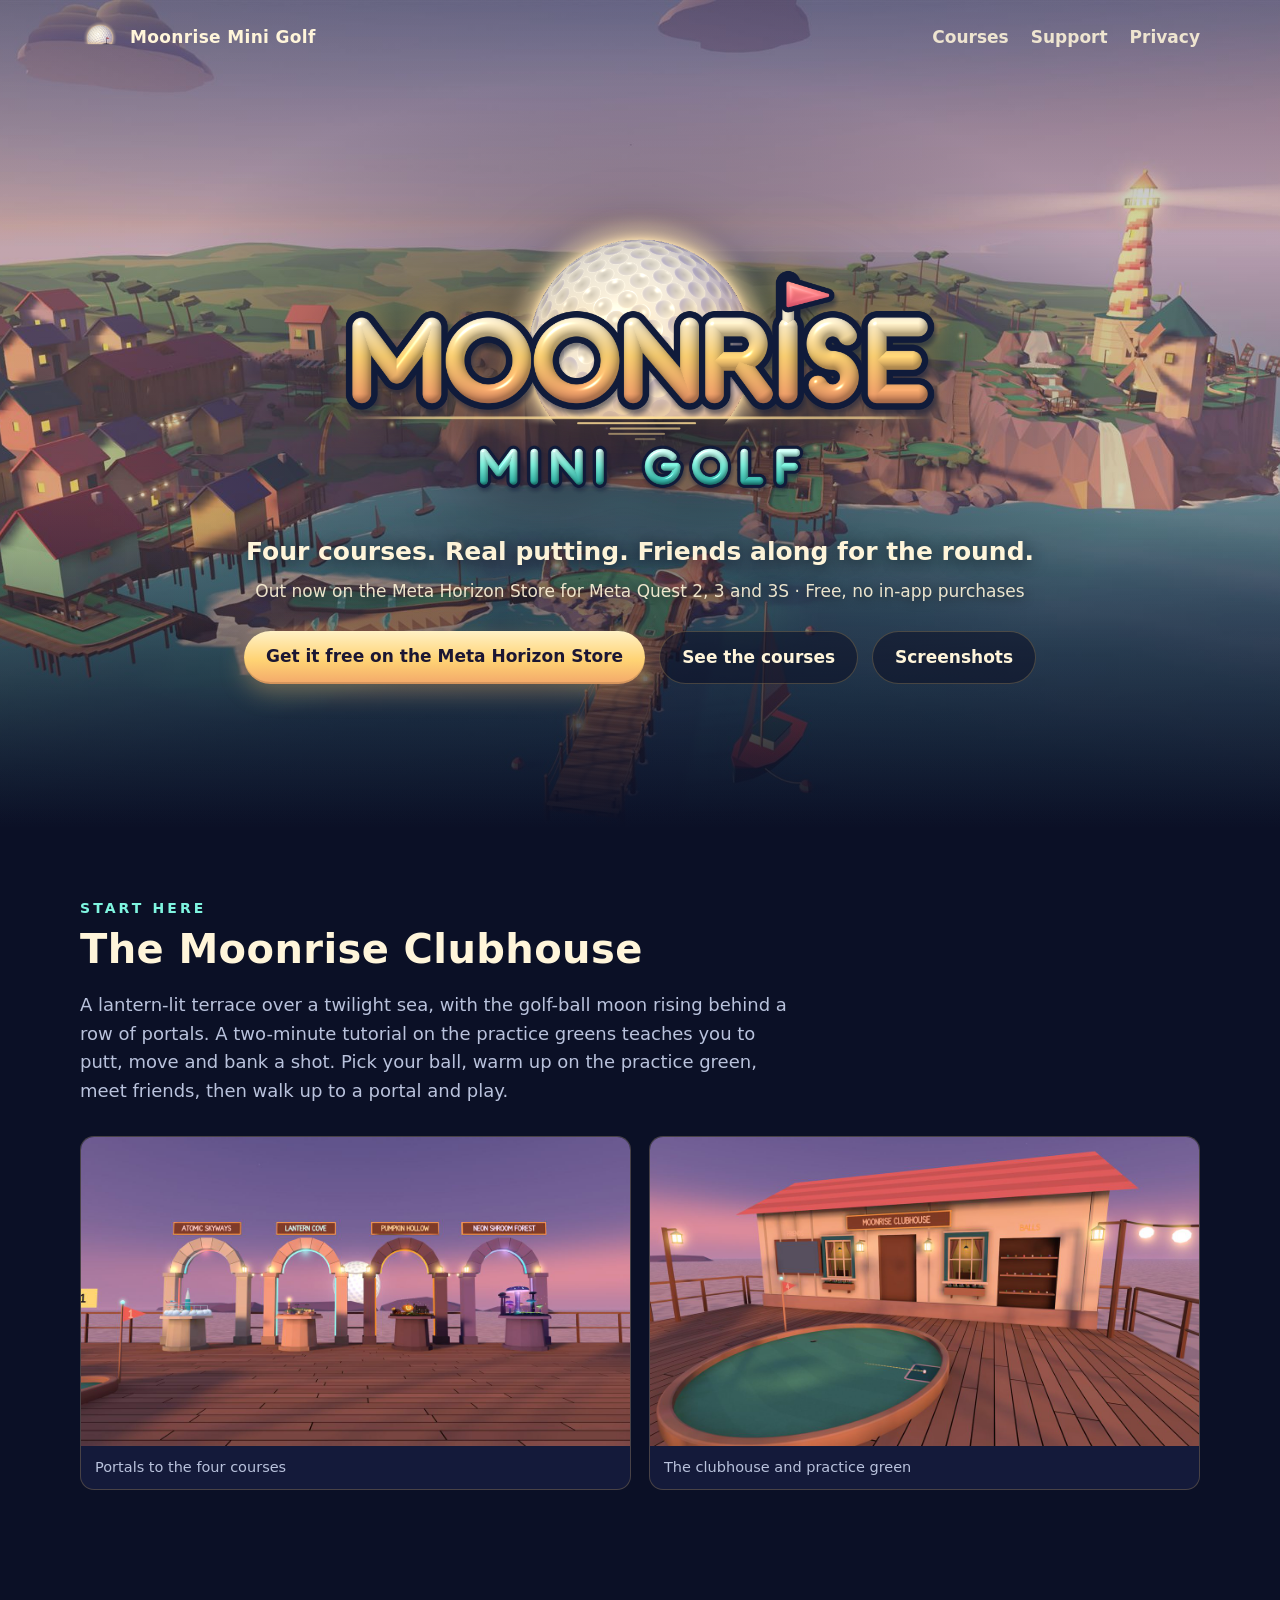
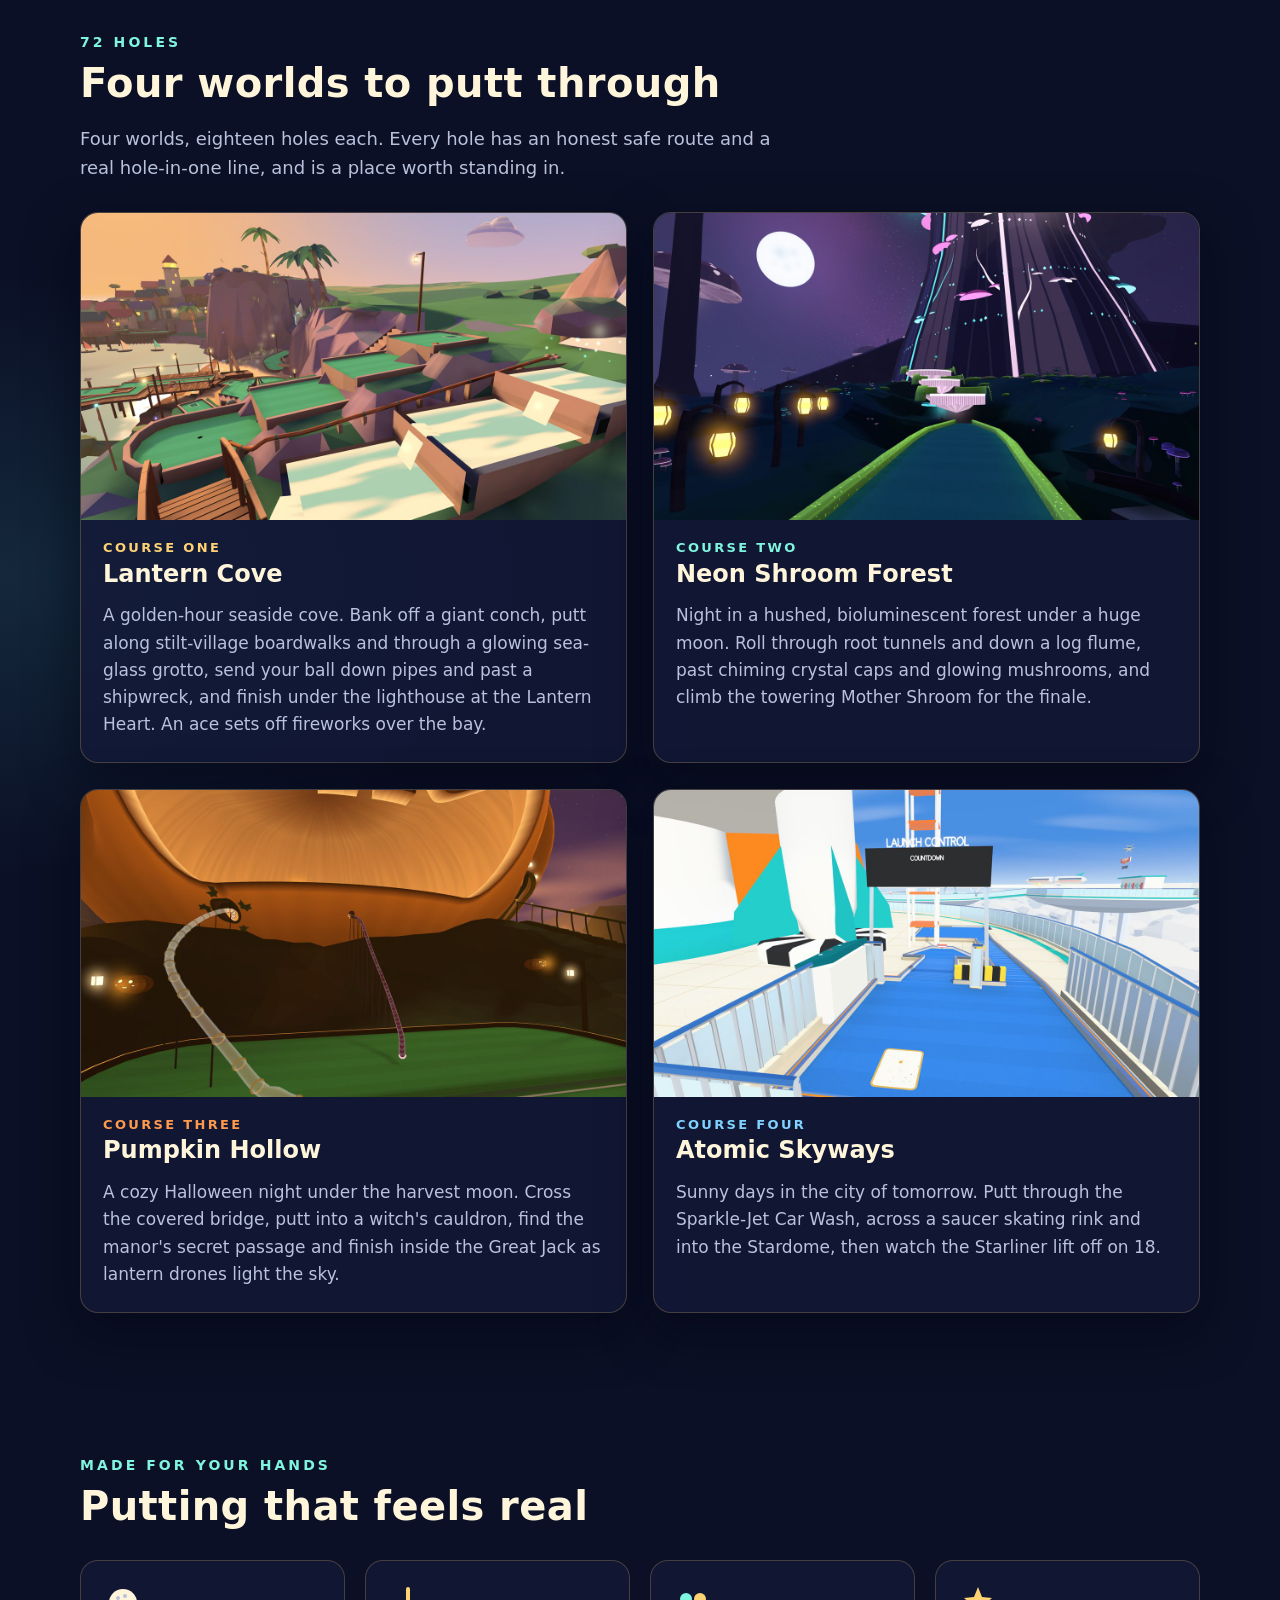
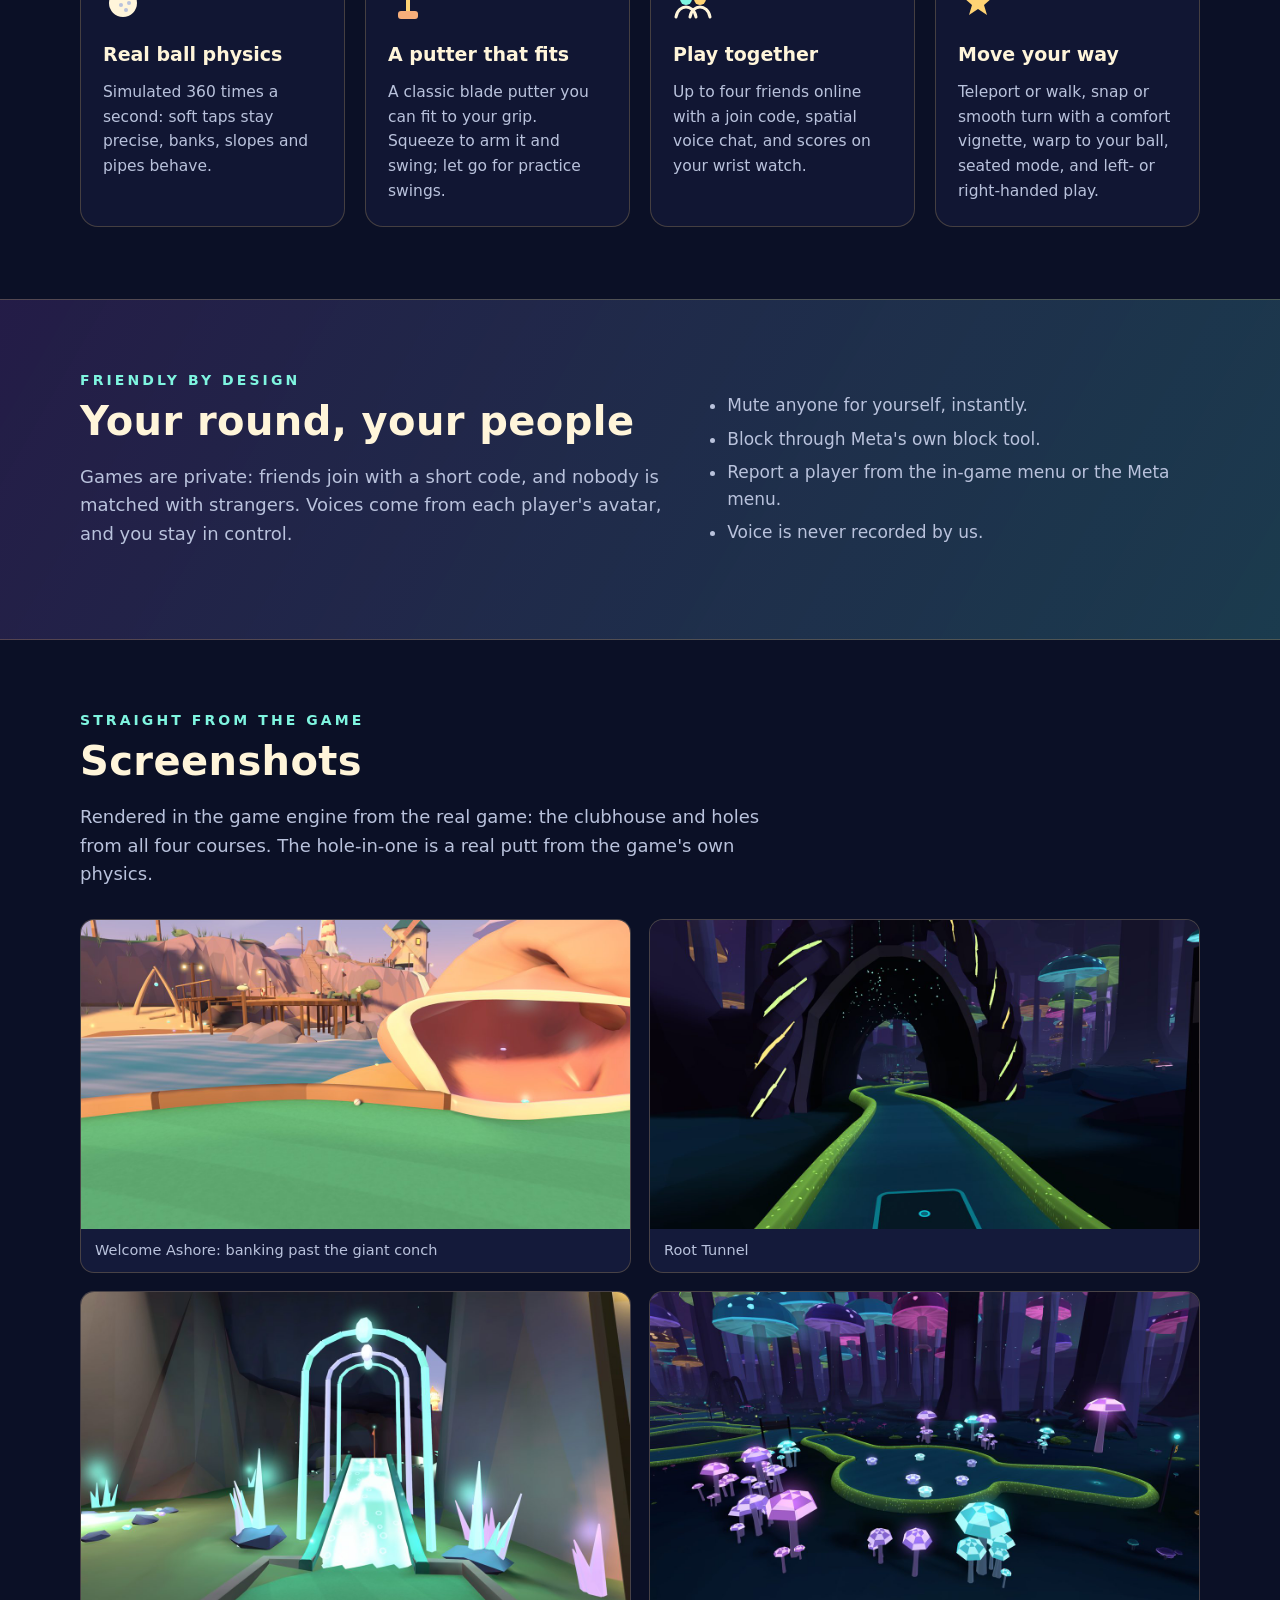
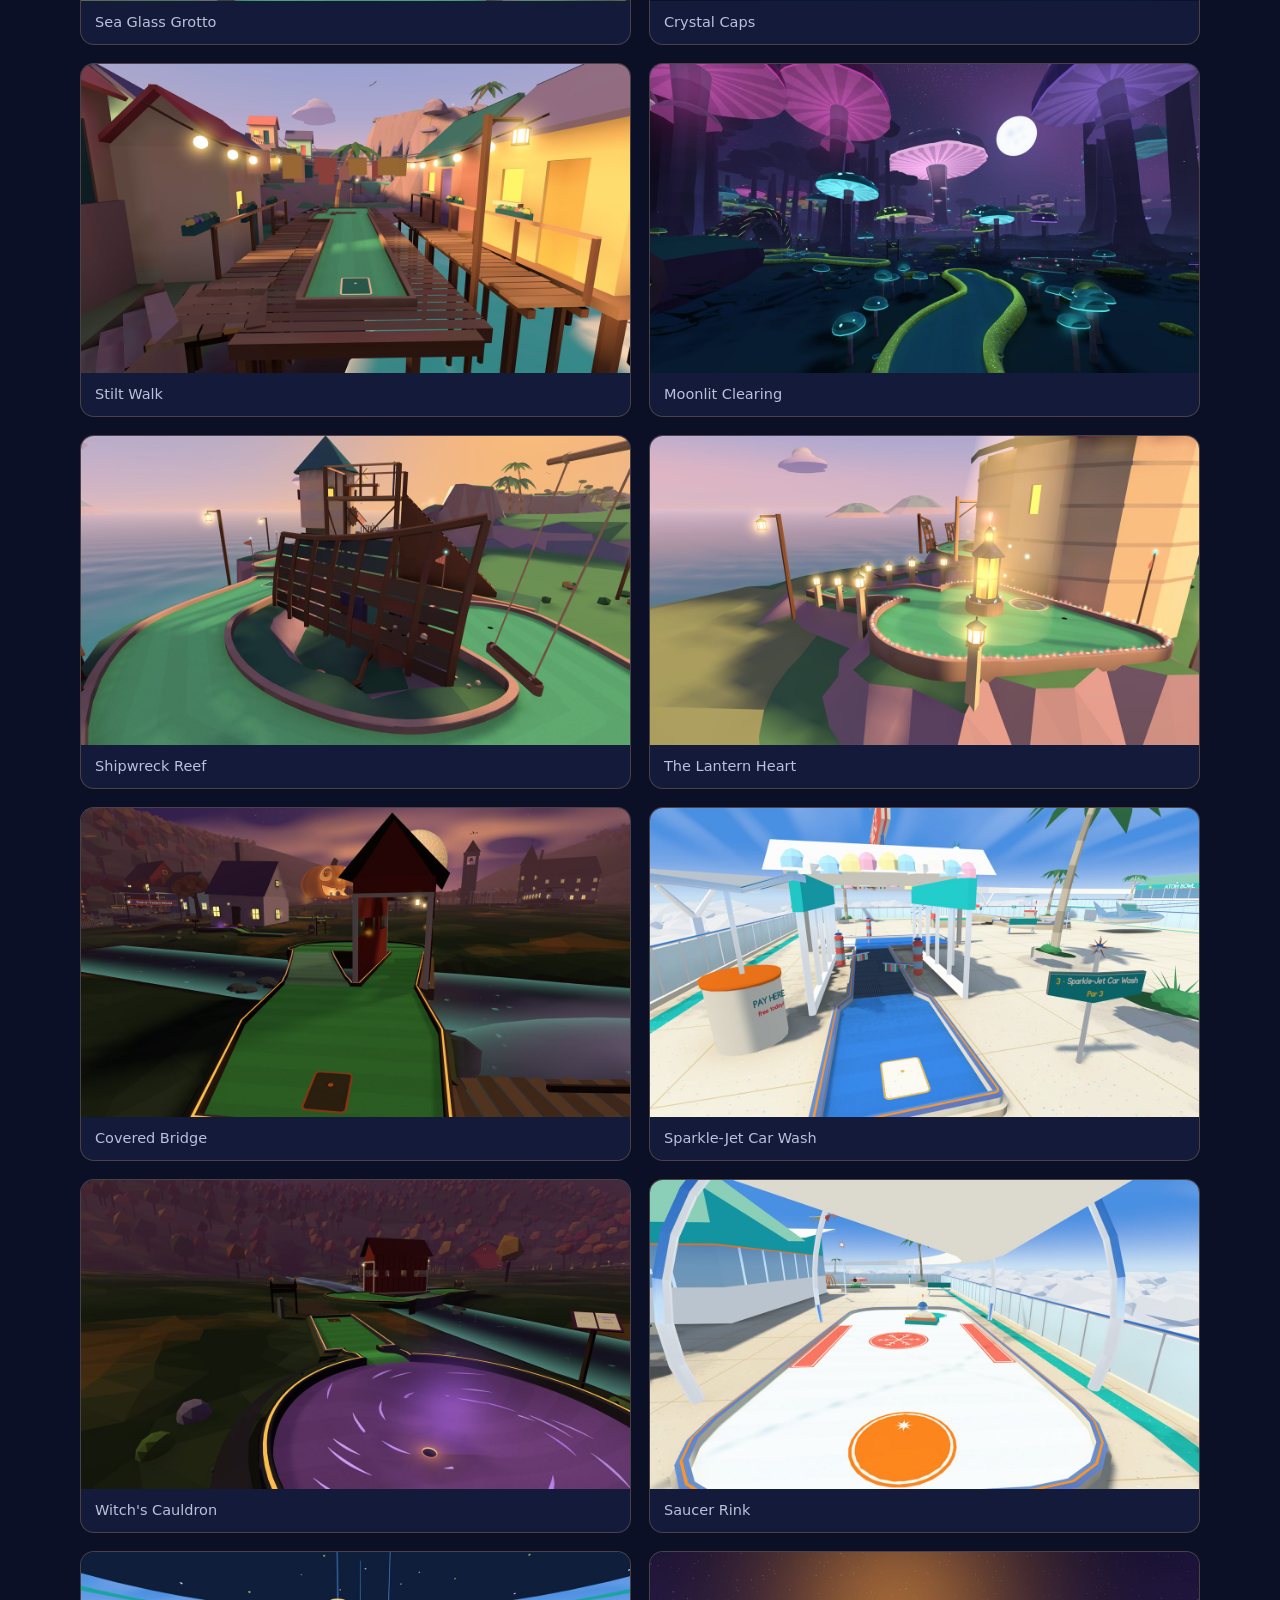
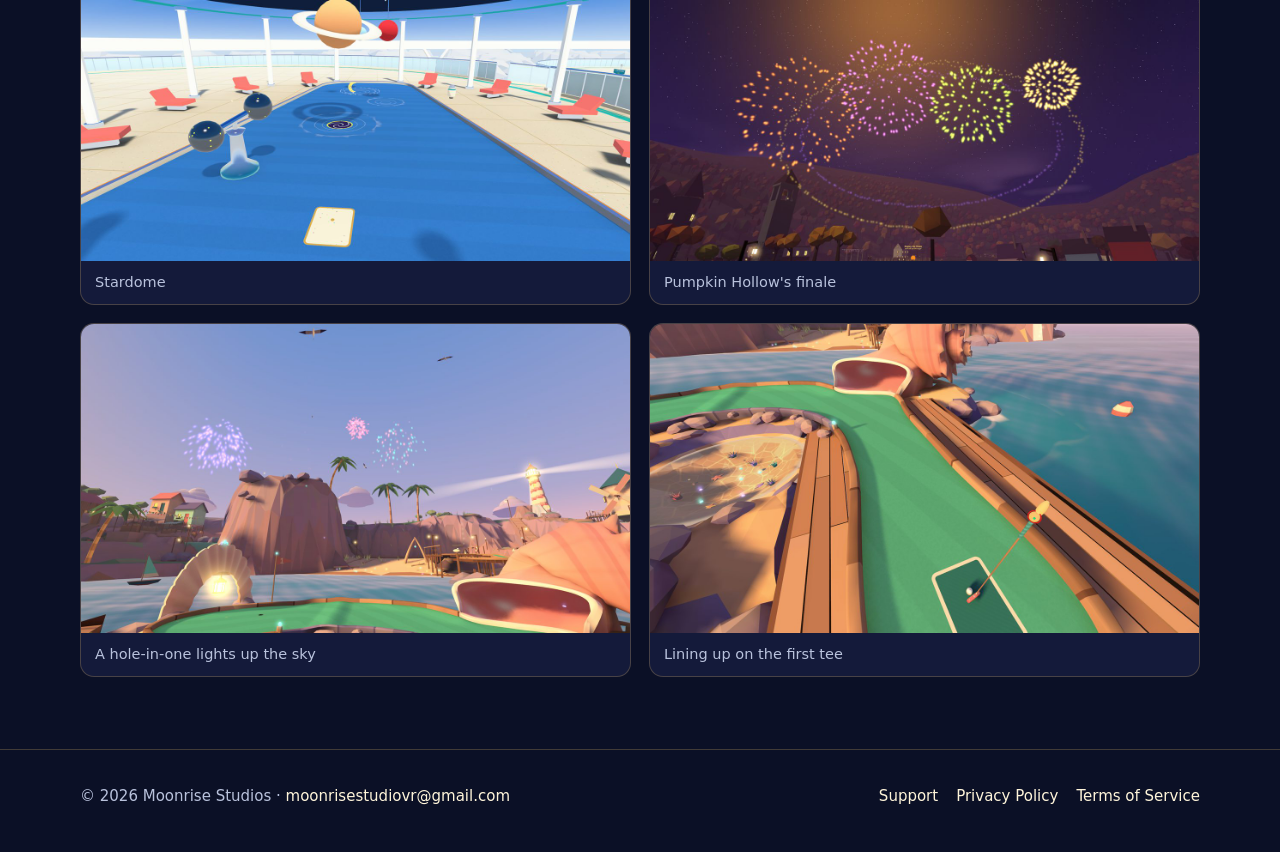
==== index.html @ 787a10e9 "Home page: the store button goes through the site's tracked short link Co-Authored-By: Claude Opus 5" ====
<!doctype html>
<html lang="en">
<head>
  <meta charset="utf-8">
  <meta name="viewport" content="width=device-width, initial-scale=1">
  <title>Moonrise Mini Golf</title>
  <meta name="description" content="Moonrise Mini Golf: free mini golf for Meta Quest 2, 3 and 3S. Four 18-hole courses (a golden-hour seaside cove, a glowing mushroom forest, a Halloween pumpkin hollow and a sunny retro city in the sky), real putting physics, and private online games with voice for up to four friends.">
  <meta name="theme-color" content="#0b1026">
  <link rel="icon" href="assets/favicon.png">
  <link rel="apple-touch-icon" href="assets/icon-180.png">
  <link rel="stylesheet" href="assets/site.css">
</head>
<body>
  <nav class="nav" aria-label="Main">
    <div class="wrap">
      <a class="brand" href="index.html"><img src="assets/mark-128.png" alt=""><span>Moonrise Mini Golf</span></a>
      <ul>
        <li><a class="link" href="#courses">Courses</a></li>
        <li><a class="link" href="support.html">Support</a></li>
        <li><a class="link" href="privacy.html">Privacy</a></li>
      </ul>
    </div>
  </nav>

  <header class="hero">
    <div class="content">
      <h1 style="margin:0"><img class="logo" src="assets/logo.png" alt="Moonrise Mini Golf"></h1>
      <p class="tag">Four courses. Real putting. Friends along for the round.</p>
      <p class="sub">Out now on the Meta Horizon Store for Meta Quest 2, 3 and 3S &middot; Free, no in-app purchases</p>
      <div class="buttons">
        <a class="btn" href="https://vr.meta.me/s/212g9W8agUth2ZL">Get it free on the Meta Horizon Store</a>
        <a class="btn ghost" href="#courses">See the courses</a>
        <a class="btn ghost" href="#gallery">Screenshots</a>
      </div>
    </div>
  </header>

  <main>
    <section id="clubhouse">
      <div class="wrap">
        <h2><span class="eyebrow">Start here</span>The Moonrise Clubhouse</h2>
        <p class="lead">A lantern-lit terrace over a twilight sea, with the golf-ball moon rising behind a row of portals. A two-minute tutorial on the practice greens teaches you to putt, move and bank a shot. Pick your ball, warm up on the practice green, meet friends, then walk up to a portal and play.</p>
        <div class="gallery">
          <figure><img loading="lazy" src="assets/shots/lobby_portals.jpg" alt="Four stone arches on the clubhouse terrace, each with a miniature diorama of its course: Atomic Skyways, Lantern Cove, Pumpkin Hollow and Neon Shroom Forest, the golf-ball moon rising over the sea behind them"><figcaption>Portals to the four courses</figcaption></figure>
          <figure><img loading="lazy" src="assets/shots/lobby_clubhouse.jpg" alt="The Moonrise Clubhouse and its round practice green on a wooden terrace at dusk"><figcaption>The clubhouse and practice green</figcaption></figure>
        </div>
      </div>
    </section>

    <section id="courses">
      <div class="wrap">
        <h2><span class="eyebrow">72 holes</span>Four worlds to putt through</h2>
        <p class="lead">Four worlds, eighteen holes each. Every hole has an honest safe route and a real hole-in-one line, and is a place worth standing in.</p>
        <div class="courses">
          <article class="course">
            <img class="art" src="assets/shots/cove_h14_waterfall_pools.jpg" alt="Terraced greens stepping down a sunlit cliff above the cove">
            <div class="body">
              <h3><small>Course one</small>Lantern Cove</h3>
              <p>A golden-hour seaside cove. Bank off a giant conch, putt along stilt-village boardwalks and through a glowing sea-glass grotto, send your ball down pipes and past a shipwreck, and finish under the lighthouse at the Lantern Heart. An ace sets off fireworks over the bay.</p>
            </div>
          </article>
          <article class="course forest">
            <img class="art" src="assets/shots/forest_h18_mother_shroom.jpg" alt="A glowing green leading toward the giant Mother Shroom under a full moon">
            <div class="body">
              <h3><small>Course two</small>Neon Shroom Forest</h3>
              <p>Night in a hushed, bioluminescent forest under a huge moon. Roll through root tunnels and down a log flume, past chiming crystal caps and glowing mushrooms, and climb the towering Mother Shroom for the finale.</p>
            </div>
          </article>
          <article class="course hollow">
            <img class="art" src="assets/shots/hollow_h18_great_jack.jpg" alt="The final green beneath the Great Jack, a giant glowing jack-o'-lantern, with vine tubes curling down from it">
            <div class="body">
              <h3><small>Course three</small>Pumpkin Hollow</h3>
              <p>A cozy Halloween night under the harvest moon. Cross the covered bridge, putt into a witch's cauldron, find the manor's secret passage and finish inside the Great Jack as lantern drones light the sky.</p>
            </div>
          </article>
          <article class="course skyways">
            <img class="art" src="assets/shots/skyways_h18_liftoff.jpg" alt="The last green running toward the Starliner's launch tower and its Launch Control board">
            <div class="body">
              <h3><small>Course four</small>Atomic Skyways</h3>
              <p>Sunny days in the city of tomorrow. Putt through the Sparkle-Jet Car Wash, across a saucer skating rink and into the Stardome, then watch the Starliner lift off on 18.</p>
            </div>
          </article>
        </div>
      </div>
    </section>

    <section id="features">
      <div class="wrap">
        <h2><span class="eyebrow">Made for your hands</span>Putting that feels real</h2>
        <div class="features">
          <div class="feature">
            <svg viewBox="0 0 40 40" aria-hidden="true"><circle cx="20" cy="20" r="14" fill="#fff5da"/><circle cx="15" cy="15" r="2" fill="#b9c2dc"/><circle cx="22" cy="13" r="2" fill="#b9c2dc"/><circle cx="26" cy="20" r="2" fill="#b9c2dc"/><circle cx="18" cy="22" r="2" fill="#b9c2dc"/><circle cx="23" cy="27" r="2" fill="#b9c2dc"/></svg>
            <h3>Real ball physics</h3>
            <p>Simulated 360 times a second: soft taps stay precise, banks, slopes and pipes behave.</p>
          </div>
          <div class="feature">
            <svg viewBox="0 0 40 40" aria-hidden="true"><rect x="18" y="4" width="4" height="26" rx="2" fill="#ffd374"/><rect x="10" y="28" width="20" height="8" rx="3" fill="#f6ae7a"/></svg>
            <h3>A putter that fits</h3>
            <p>A classic blade putter you can fit to your grip. Squeeze to arm it and swing; let go for practice swings.</p>
          </div>
          <div class="feature">
            <svg viewBox="0 0 40 40" aria-hidden="true"><circle cx="13" cy="16" r="6" fill="#7ff5e0"/><circle cx="27" cy="16" r="6" fill="#ffd374"/><path d="M3 34c1-7 6-10 10-10s9 3 10 10M17 34c1-7 6-10 10-10s9 3 10 10" fill="none" stroke="#fff5da" stroke-width="3" stroke-linecap="round"/></svg>
            <h3>Play together</h3>
            <p>Up to four friends online with a join code, spatial voice chat, and scores on your wrist watch.</p>
          </div>
          <div class="feature">
            <svg viewBox="0 0 40 40" aria-hidden="true"><path d="M20 4l4 10 10 1-8 7 3 10-9-6-9 6 3-10-8-7 10-1z" fill="#ffd374"/></svg>
            <h3>Move your way</h3>
            <p>Teleport or walk, snap or smooth turn with a comfort vignette, warp to your ball, seated mode, and left- or right-handed play.</p>
          </div>
        </div>
      </div>
    </section>
    <section class="band" id="together">
      <div class="wrap">
        <div>
          <h2><span class="eyebrow">Friendly by design</span>Your round, your people</h2>
          <p class="lead">Games are private: friends join with a short code, and nobody is matched with strangers. Voices come from each player's avatar, and you stay in control.</p>
        </div>
        <ul>
          <li>Mute anyone for yourself, instantly.</li>
          <li>Block through Meta's own block tool.</li>
          <li>Report a player from the in-game menu or the Meta menu.</li>
          <li>Voice is never recorded by us.</li>
        </ul>
      </div>
    </section>

    <section id="gallery">
      <div class="wrap">
        <h2><span class="eyebrow">Straight from the game</span>Screenshots</h2>
        <p class="lead">Rendered in the game engine from the real game: the clubhouse and holes from all four courses. The hole-in-one is a real putt from the game's own physics.</p>
        <div class="gallery">
          <figure><img loading="lazy" src="assets/shots/cove_h01_banking_past_the_conch.jpg" alt="A golf ball rides the rail past the mouth of a giant conch shell"><figcaption>Welcome Ashore: banking past the giant conch</figcaption></figure>
          <figure><img loading="lazy" src="assets/shots/forest_h03_root_tunnel.jpg" alt="A glowing green running into a tunnel of luminous roots at night"><figcaption>Root Tunnel</figcaption></figure>
          <figure><img loading="lazy" src="assets/shots/cove_h09_sea_glass_grotto.jpg" alt="Glowing sea-glass arches over a green inside a cave"><figcaption>Sea Glass Grotto</figcaption></figure>
          <figure><img loading="lazy" src="assets/shots/forest_h15_crystal_caps.jpg" alt="Pink and cyan crystal mushrooms around a winding green"><figcaption>Crystal Caps</figcaption></figure>
          <figure><img loading="lazy" src="assets/shots/cove_h04_stilt_walk.jpg" alt="A green running along lantern-lit boardwalks between stilt houses"><figcaption>Stilt Walk</figcaption></figure>
          <figure><img loading="lazy" src="assets/shots/forest_h01_tee_vista.jpg" alt="A winding green among glowing mushrooms, the Mother Shroom and the moon beyond"><figcaption>Moonlit Clearing</figcaption></figure>
          <figure><img loading="lazy" src="assets/shots/cove_h17_shipwreck_reef.jpg" alt="A green curling around a wrecked ship's hull below the lighthouse"><figcaption>Shipwreck Reef</figcaption></figure>
          <figure><img loading="lazy" src="assets/shots/cove_h18_lantern_heart.jpg" alt="A heart-shaped green ringed with lanterns beside the lighthouse"><figcaption>The Lantern Heart</figcaption></figure>
          <figure><img loading="lazy" src="assets/shots/hollow_h08_covered_bridge.jpg" alt="A green running into a red covered bridge over a creek, a village and a glowing pumpkin beyond under the moon"><figcaption>Covered Bridge</figcaption></figure>
          <figure><img loading="lazy" src="assets/shots/skyways_h03_car_wash.jpg" alt="A blue green running into a car wash with pastel brushes on a sunny rooftop"><figcaption>Sparkle-Jet Car Wash</figcaption></figure>
          <figure><img loading="lazy" src="assets/shots/hollow_h09_witchs_cauldron.jpg" alt="A green ending at a swirling purple cauldron pool at night"><figcaption>Witch's Cauldron</figcaption></figure>
          <figure><img loading="lazy" src="assets/shots/skyways_h07_saucer_rink.jpg" alt="A white skating rink of a green with orange saucer circles under a canopy"><figcaption>Saucer Rink</figcaption></figure>
          <figure><img loading="lazy" src="assets/shots/skyways_h10_stardome.jpg" alt="A blue green with planets and a swirl hanging over it in a domed hall"><figcaption>Stardome</figcaption></figure>
          <figure><img loading="lazy" src="assets/shots/hollow_finale_fireworks.jpg" alt="Fireworks bursting over Pumpkin Hollow's village at night"><figcaption>Pumpkin Hollow's finale</figcaption></figure>
          <figure><img loading="lazy" src="assets/shots/cove_h01_hole_in_one_fireworks.jpg" alt="Fireworks over the cove and lighthouse after a hole-in-one"><figcaption>A hole-in-one lights up the sky</figcaption></figure>
          <figure><img loading="lazy" src="assets/shots/cove_h01_tee_address.jpg" alt="First-person view of the blade putter behind the ball on the first tee"><figcaption>Lining up on the first tee</figcaption></figure>
        </div>
      </div>
    </section>
  </main>

  <footer>
    <div class="wrap">
      <div>&copy; 2026 Moonrise Studios &middot; <a href="mailto:moonrisestudiovr@gmail.com">moonrisestudiovr@gmail.com</a></div>
      <nav aria-label="Legal"><a href="support.html">Support</a><a href="privacy.html">Privacy Policy</a><a href="terms.html">Terms of Service</a></nav>
    </div>
  </footer>
</body>
</html>
---- assets/site.css ----
/* Moonrise Mini Golf: site styles. No external fonts, scripts or images: everything is local. */
:root {
  --night: #0b1026;
  --night-2: #141a3a;
  --violet: #2a1f4f;
  --ink: #fff5da;
  --muted: #b9c2dc;
  --gold: #ffd374;
  --peach: #f6ae7a;
  --aqua: #7ff5e0;
  --teal: #2e6f7e;
  --line: rgba(255, 211, 116, 0.22);
  --card: rgba(20, 26, 58, 0.72);
  --radius: 18px;
  --shadow: 0 18px 50px rgba(3, 5, 18, 0.55);
  --font: ui-rounded, "SF Pro Rounded", "Segoe UI Variable Display", "Segoe UI", system-ui, -apple-system, Roboto, "Helvetica Neue", Arial, sans-serif;
}

* { box-sizing: border-box; }
html { scroll-behavior: smooth; }
body {
  margin: 0;
  background: var(--night);
  background-image: radial-gradient(1200px 600px at 80% -10%, rgba(123, 90, 200, 0.28), transparent 60%),
                    radial-gradient(900px 500px at 0% 30%, rgba(46, 111, 126, 0.25), transparent 60%);
  color: var(--ink);
  font-family: var(--font);
  font-size: 17px;
  line-height: 1.6;
  -webkit-font-smoothing: antialiased;
}
img { max-width: 100%; display: block; }
a { color: var(--aqua); text-underline-offset: 3px; }
a:hover { color: var(--gold); }
.wrap { width: min(1120px, calc(100% - 32px)); margin: 0 auto; }

/* Navigation */
.nav { position: absolute; top: 0; left: 0; right: 0; z-index: 5; }
.nav .wrap { display: flex; align-items: center; justify-content: space-between; padding: 18px 0; }
.brand { display: flex; align-items: center; gap: 10px; color: var(--ink); text-decoration: none; font-weight: 700; letter-spacing: 0.02em; }
.brand img { width: 40px; height: 40px; }
.nav ul { list-style: none; display: flex; gap: 22px; margin: 0; padding: 0; }
.nav a.link { color: var(--ink); text-decoration: none; font-weight: 600; opacity: 0.88; }
.nav a.link:hover { color: var(--gold); opacity: 1; }

/* Hero */
.hero {
  position: relative;
  min-height: min(92vh, 900px);
  display: grid;
  place-items: center;
  text-align: center;
  background: url("hero.jpg") center / cover no-repeat;
  overflow: hidden;
}
.hero::before {
  content: "";
  position: absolute; inset: 0;
  background: radial-gradient(60% 55% at 50% 48%, rgba(11, 16, 38, 0.55), rgba(11, 16, 38, 0.15) 70%),
              linear-gradient(to bottom, rgba(11, 16, 38, 0.35), rgba(11, 16, 38, 0) 30%, rgba(11, 16, 38, 0) 60%, var(--night));
}
.hero .content { position: relative; z-index: 1; padding: 110px 16px 80px; }
.hero .logo { width: min(640px, 88vw); margin: 0 auto 18px; filter: drop-shadow(0 12px 30px rgba(3, 5, 18, 0.5)); }
.hero p.tag { font-size: clamp(19px, 2.4vw, 25px); font-weight: 700; margin: 0 0 6px; text-shadow: 0 2px 16px rgba(3, 5, 18, 0.7); }
.hero p.sub { color: var(--ink); opacity: 0.9; margin: 0 0 26px; text-shadow: 0 2px 12px rgba(3, 5, 18, 0.7); }
.buttons { display: flex; gap: 14px; justify-content: center; flex-wrap: wrap; }
.btn {
  display: inline-block; padding: 12px 22px; border-radius: 999px; font-weight: 700; text-decoration: none;
  background: linear-gradient(180deg, #fff1c6, var(--gold) 55%, #f3a86a); color: #1b1633;
  box-shadow: 0 8px 24px rgba(255, 190, 110, 0.35), inset 0 -2px 0 rgba(0, 0, 0, 0.12);
}
.btn:hover { color: #1b1633; transform: translateY(-1px); }
.btn.ghost { background: rgba(11, 16, 38, 0.55); color: var(--ink); border: 1px solid var(--line); box-shadow: none; }
.btn.ghost:hover { color: var(--gold); }

/* Sections */
section { padding: 72px 0; }
h1, h2, h3 { line-height: 1.2; margin: 0 0 14px; }
h2 { font-size: clamp(28px, 3.6vw, 40px); letter-spacing: 0.01em; }
h2 .eyebrow { display: block; font-size: 14px; letter-spacing: 0.22em; text-transform: uppercase; color: var(--aqua); margin-bottom: 8px; }
.lead { color: var(--muted); max-width: 720px; font-size: 18px; }

.courses { display: grid; grid-template-columns: repeat(2, 1fr); gap: 26px; margin-top: 30px; }
.course { background: var(--card); border: 1px solid var(--line); border-radius: var(--radius); overflow: hidden; box-shadow: var(--shadow); }
.course .art { aspect-ratio: 16 / 9; width: 100%; height: auto; display: block; object-fit: cover; }
.course .body { padding: 20px 22px 24px; }
.course h3 { font-size: 24px; }
.course h3 small { display: block; font-size: 13px; font-weight: 700; letter-spacing: 0.18em; text-transform: uppercase; color: var(--gold); margin-bottom: 4px; }
.course.forest h3 small { color: var(--aqua); }
.course.hollow h3 small { color: #ff9a4d; }
.course.skyways h3 small { color: #7fd3ff; }
.course p { color: var(--muted); margin: 0; }

.features { display: grid; grid-template-columns: repeat(4, 1fr); gap: 20px; margin-top: 30px; }
.feature { background: var(--card); border: 1px solid var(--line); border-radius: var(--radius); padding: 22px; }
.feature svg { width: 40px; height: 40px; margin-bottom: 12px; }
.feature h3 { font-size: 19px; }
.feature p { color: var(--muted); margin: 0; font-size: 15.5px; }

.gallery { display: grid; grid-template-columns: repeat(2, 1fr); gap: 18px; margin-top: 30px; }
.gallery figure { margin: 0; border-radius: 14px; overflow: hidden; border: 1px solid var(--line); background: var(--night-2); }
.gallery img { width: 100%; aspect-ratio: 16 / 9; object-fit: cover; }
.gallery figcaption { padding: 10px 14px; color: var(--muted); font-size: 14.5px; }

.band { background: linear-gradient(120deg, rgba(42, 31, 79, 0.8), rgba(46, 111, 126, 0.45)); border-top: 1px solid var(--line); border-bottom: 1px solid var(--line); }
.band .wrap { display: grid; grid-template-columns: 1.2fr 1fr; gap: 36px; align-items: center; }
.band ul { margin: 0; padding-left: 20px; color: var(--muted); }
.band li { margin: 6px 0; }

/* Documents (privacy, terms, support) */
.doc-head { padding: 110px 0 18px; background: linear-gradient(to bottom, var(--violet), transparent); }
.doc-head p { color: var(--muted); margin: 0; }
.doc { padding: 20px 0 72px; }
.doc .wrap { max-width: 820px; }
.doc h2 { font-size: 24px; margin-top: 38px; color: var(--gold); }
.doc h3 { font-size: 19px; margin-top: 24px; }
.doc p, .doc li { color: #e7e4d6; }
.doc table { width: 100%; border-collapse: collapse; margin: 14px 0; font-size: 15.5px; }
.doc th, .doc td { text-align: left; vertical-align: top; padding: 10px 12px; border-bottom: 1px solid var(--line); }
.doc th { color: var(--aqua); font-weight: 700; }
.note { background: rgba(127, 245, 224, 0.08); border: 1px solid rgba(127, 245, 224, 0.3); border-radius: 12px; padding: 14px 18px; }
details { background: var(--card); border: 1px solid var(--line); border-radius: 12px; padding: 14px 18px; margin: 12px 0; }
details summary { cursor: pointer; font-weight: 700; color: var(--ink); }
details[open] summary { color: var(--gold); margin-bottom: 8px; }
kbd { font-family: inherit; font-size: 0.9em; padding: 1px 7px; border-radius: 6px; border: 1px solid var(--line); background: rgba(255, 255, 255, 0.06); }

/* Footer */
footer { border-top: 1px solid var(--line); padding: 34px 0 44px; color: var(--muted); font-size: 15px; }
footer .wrap { display: flex; justify-content: space-between; gap: 20px; flex-wrap: wrap; }
footer nav { display: flex; gap: 18px; flex-wrap: wrap; }
footer a { color: var(--ink); text-decoration: none; }

@media (max-width: 900px) {
  .features { grid-template-columns: repeat(2, 1fr); }
  .band .wrap { grid-template-columns: 1fr; }
}
@media (max-width: 640px) {
  body { font-size: 16px; }
  .nav ul { gap: 14px; }
  .nav .brand span { display: none; }
  .courses, .gallery, .features { grid-template-columns: 1fr; }
  section { padding: 54px 0; }
}
@media (prefers-reduced-motion: reduce) {
  html { scroll-behavior: auto; }
  .btn:hover { transform: none; }
}
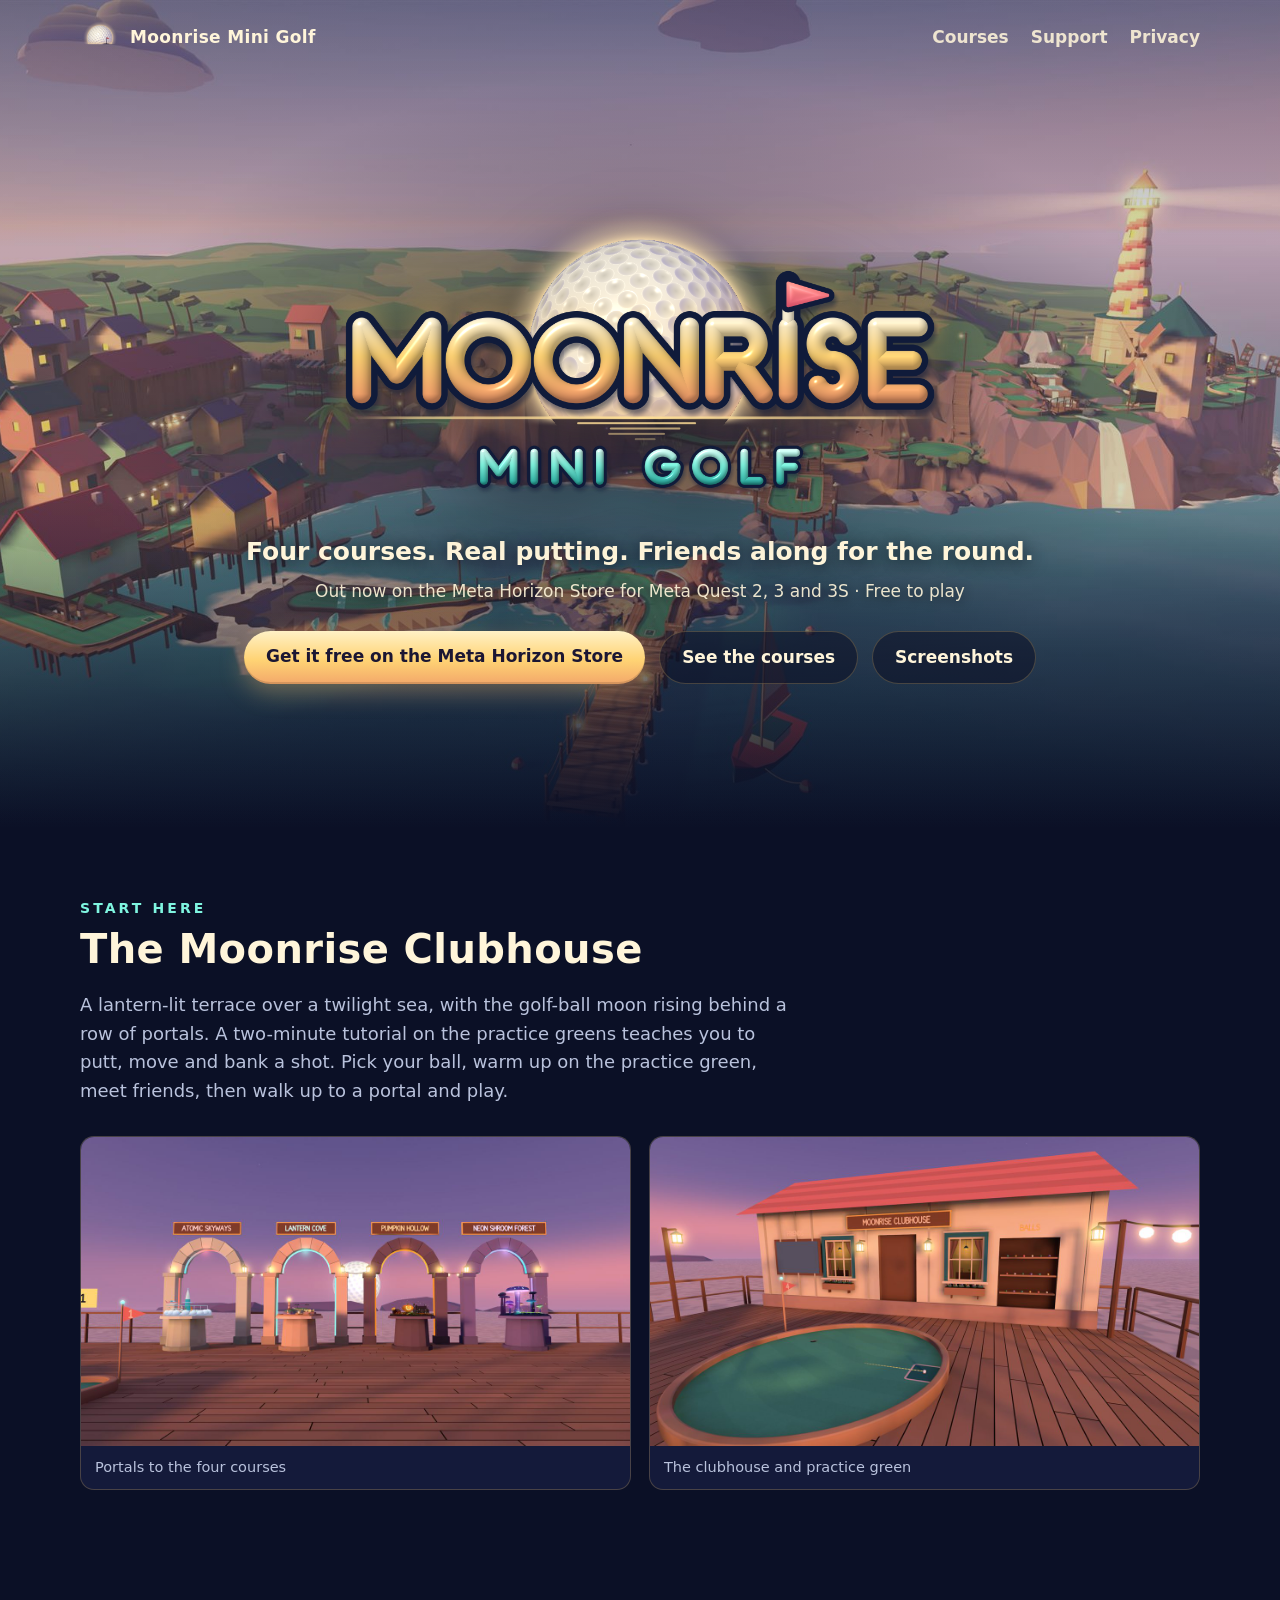
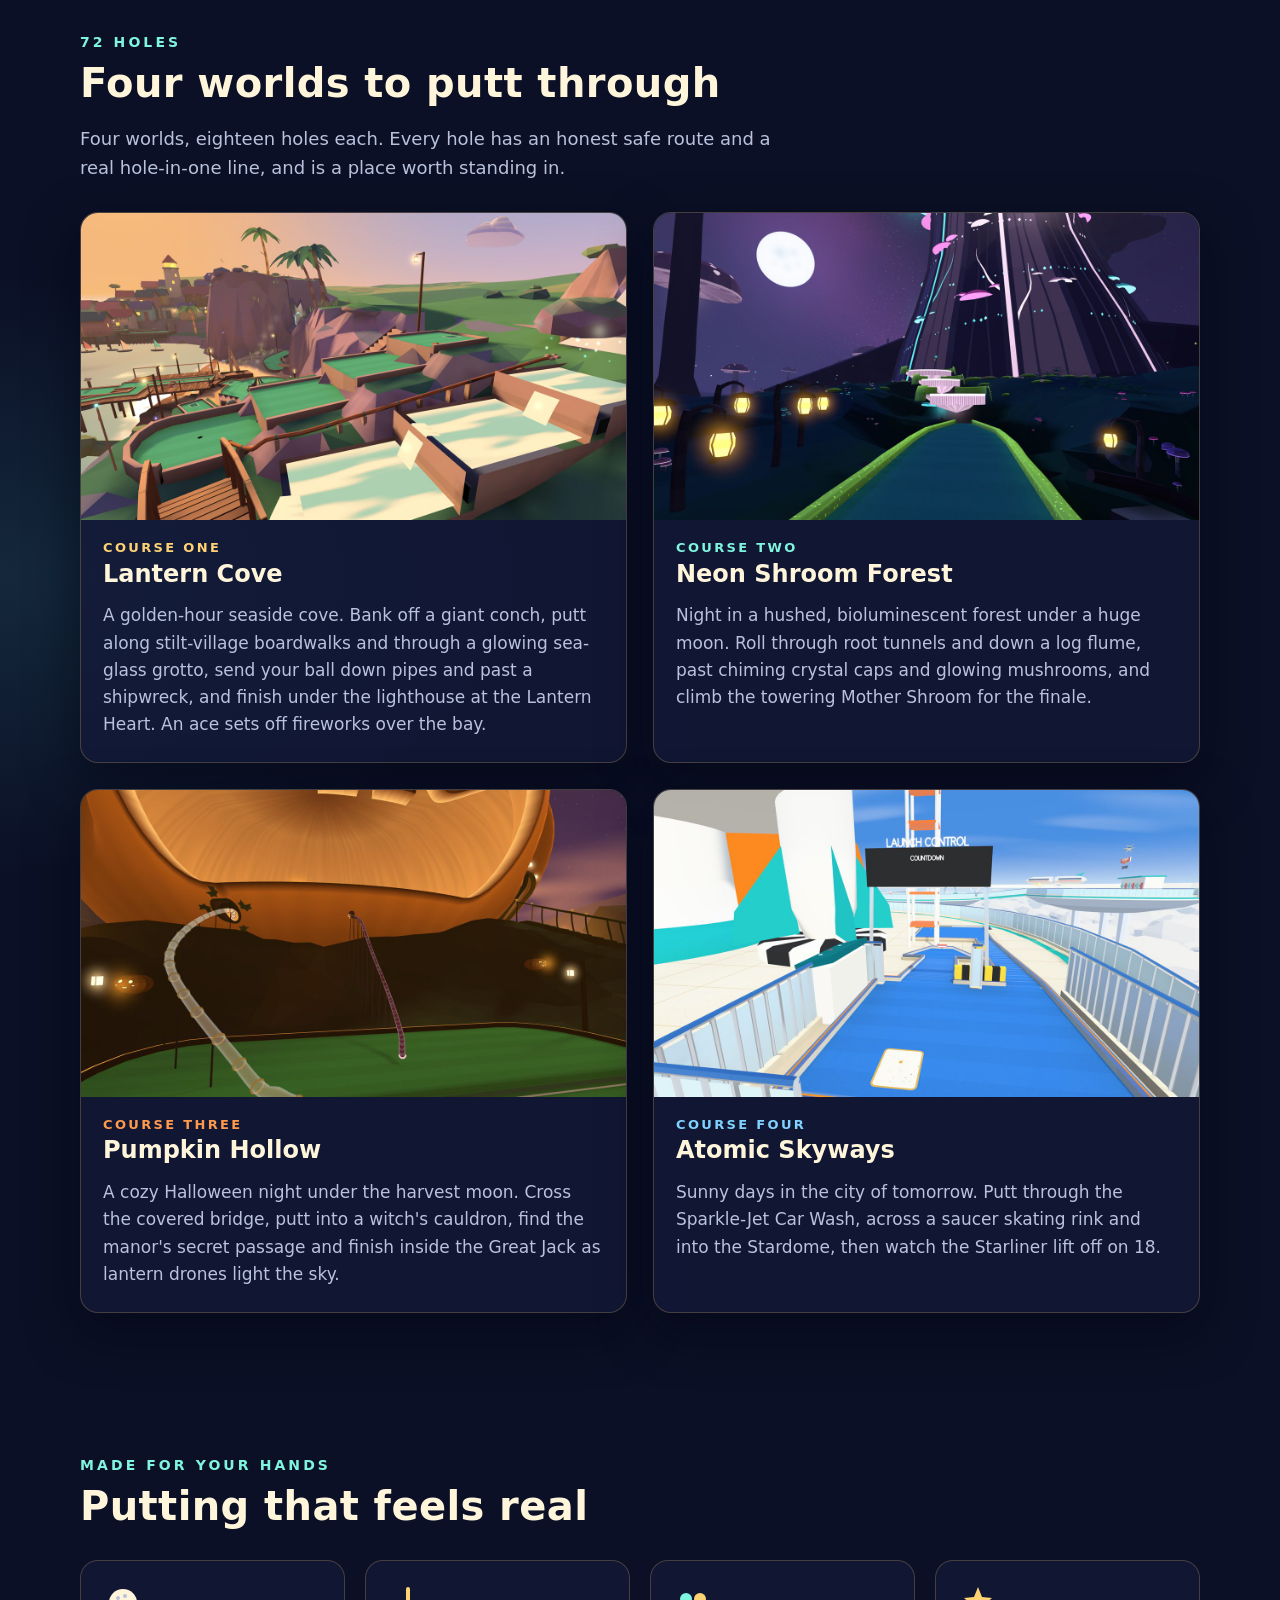
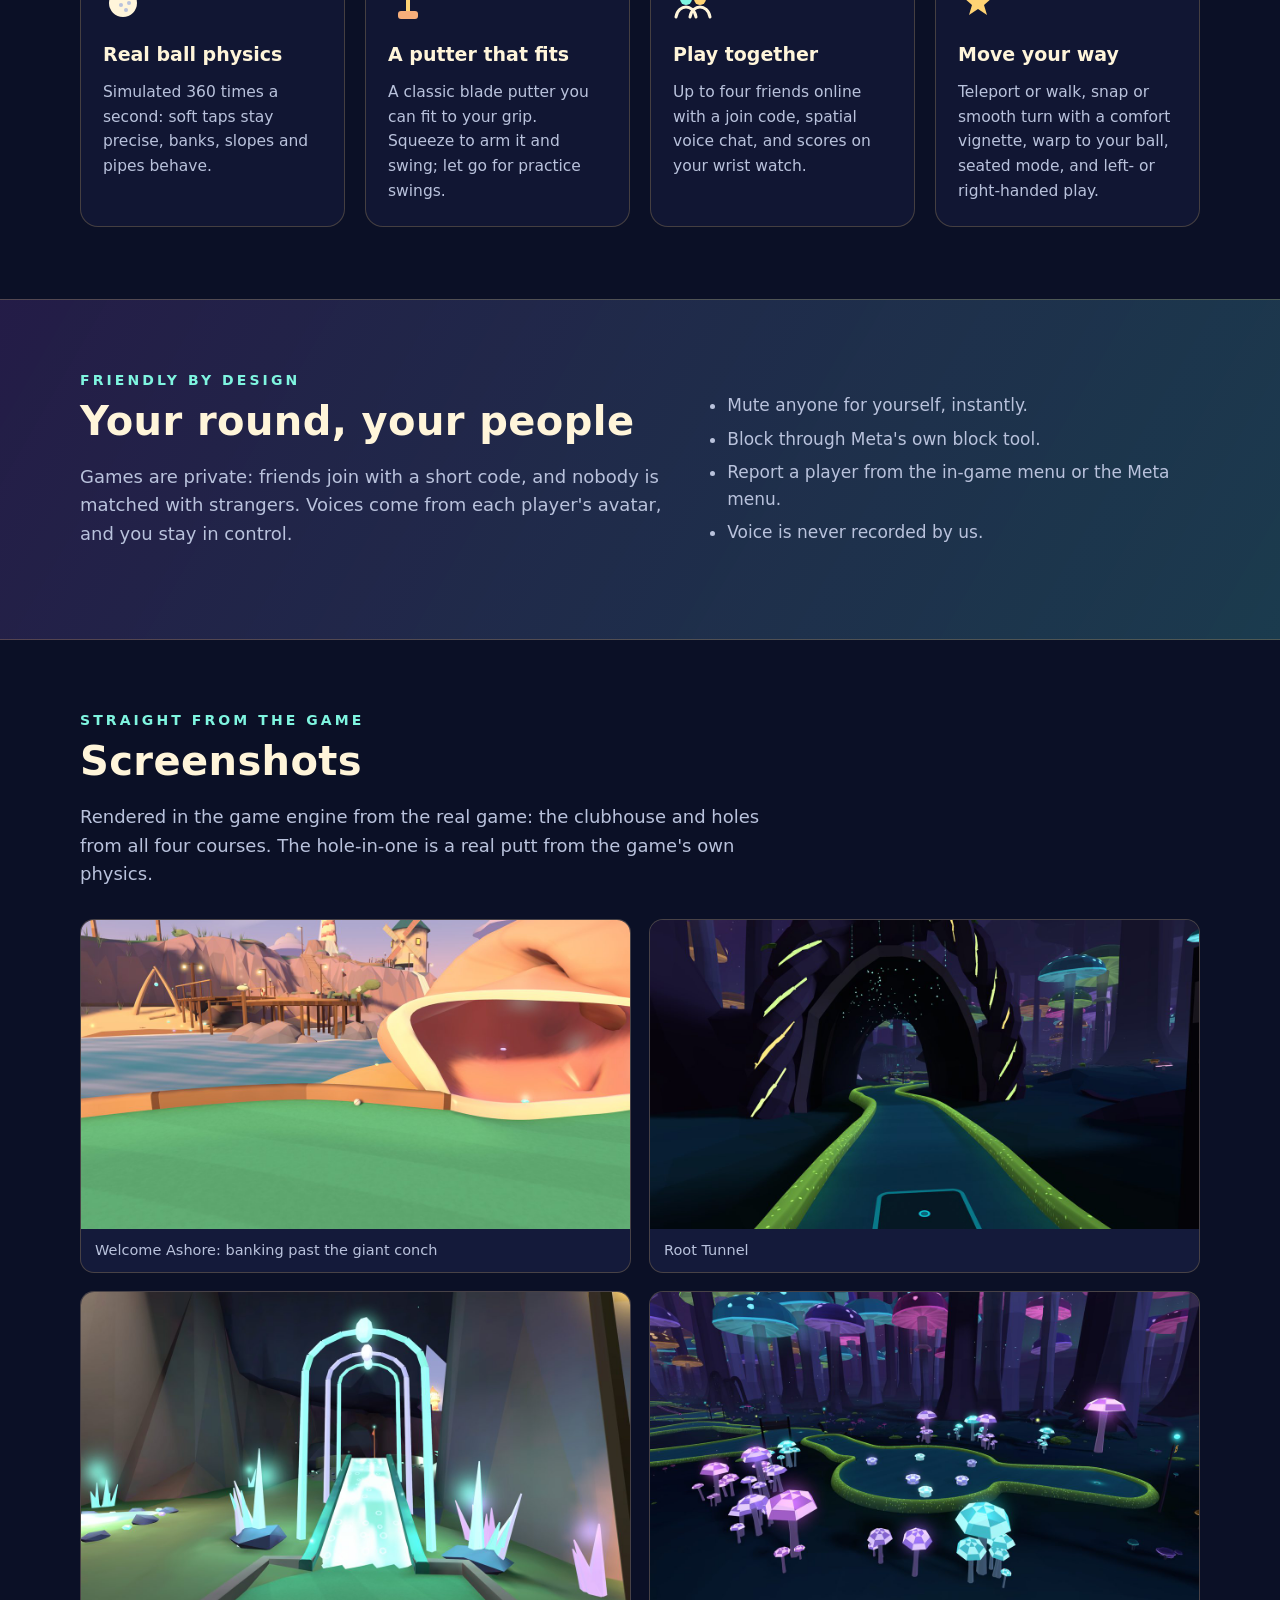
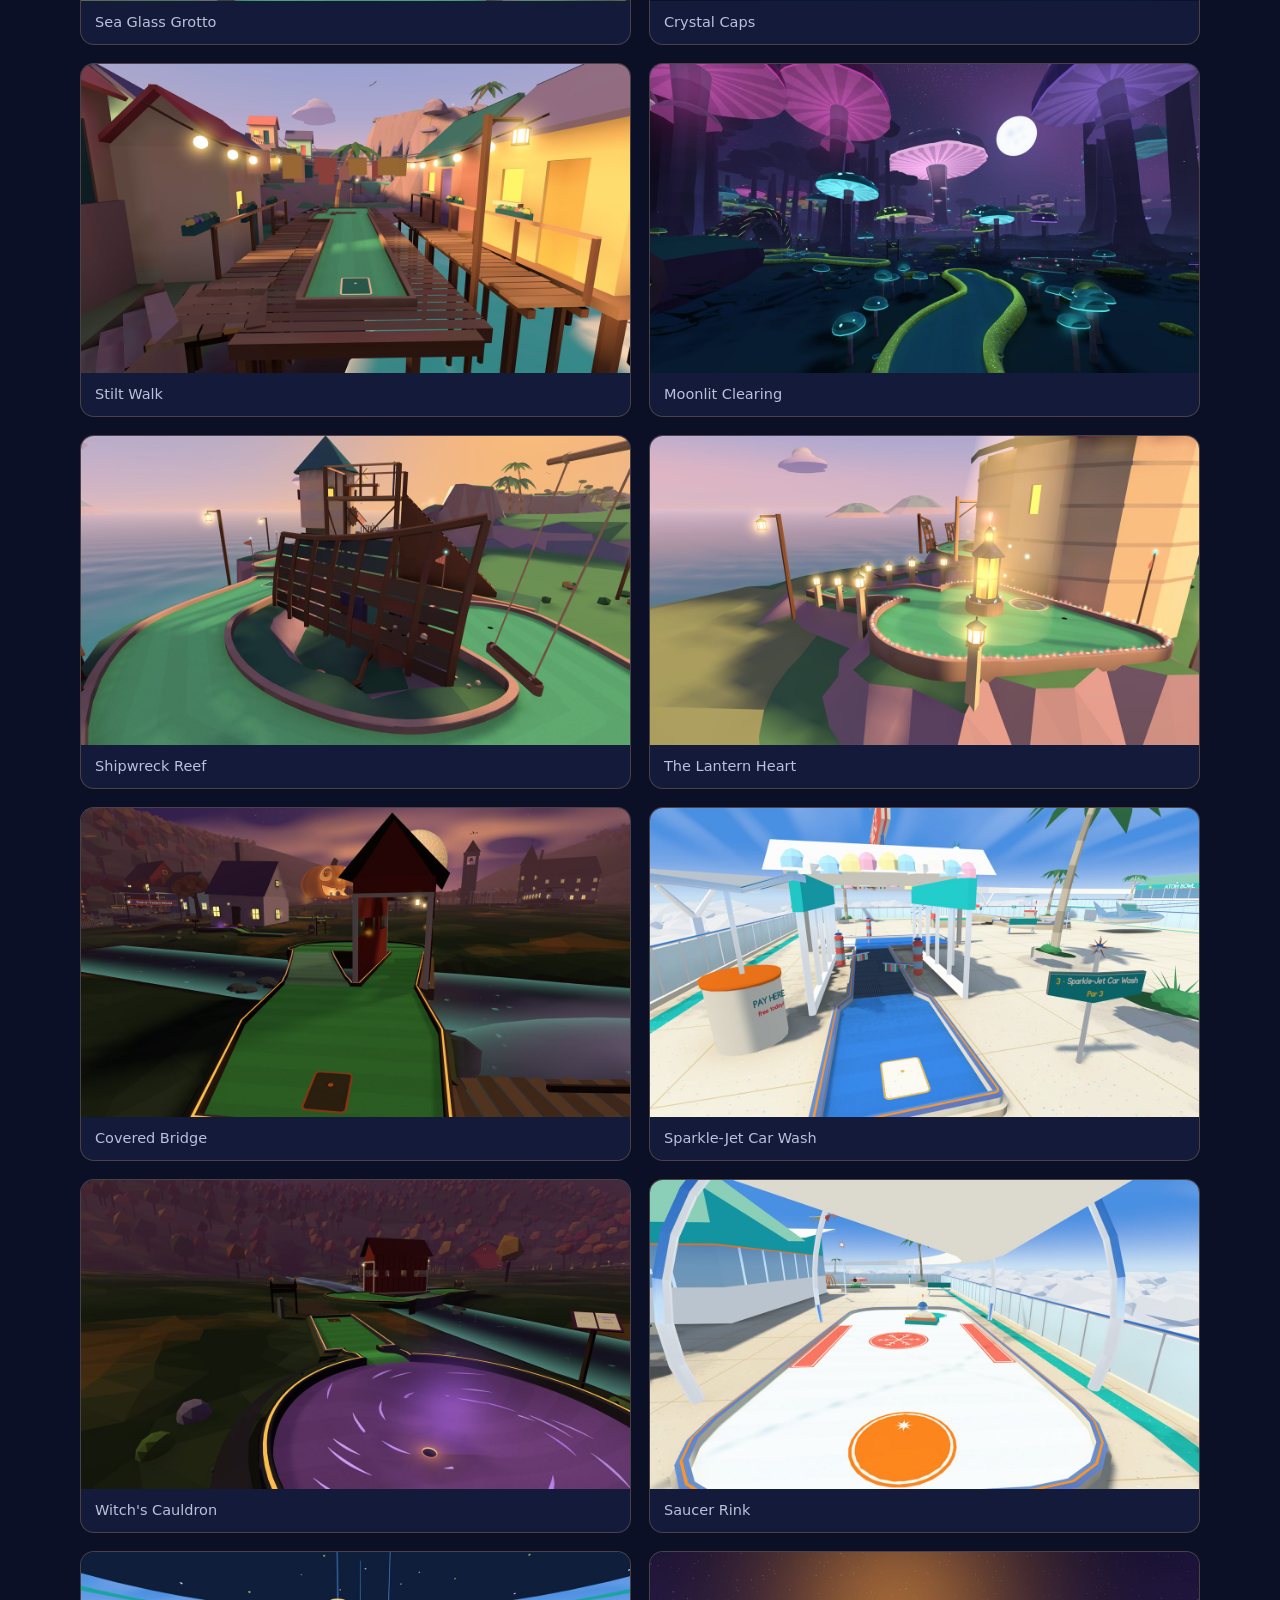
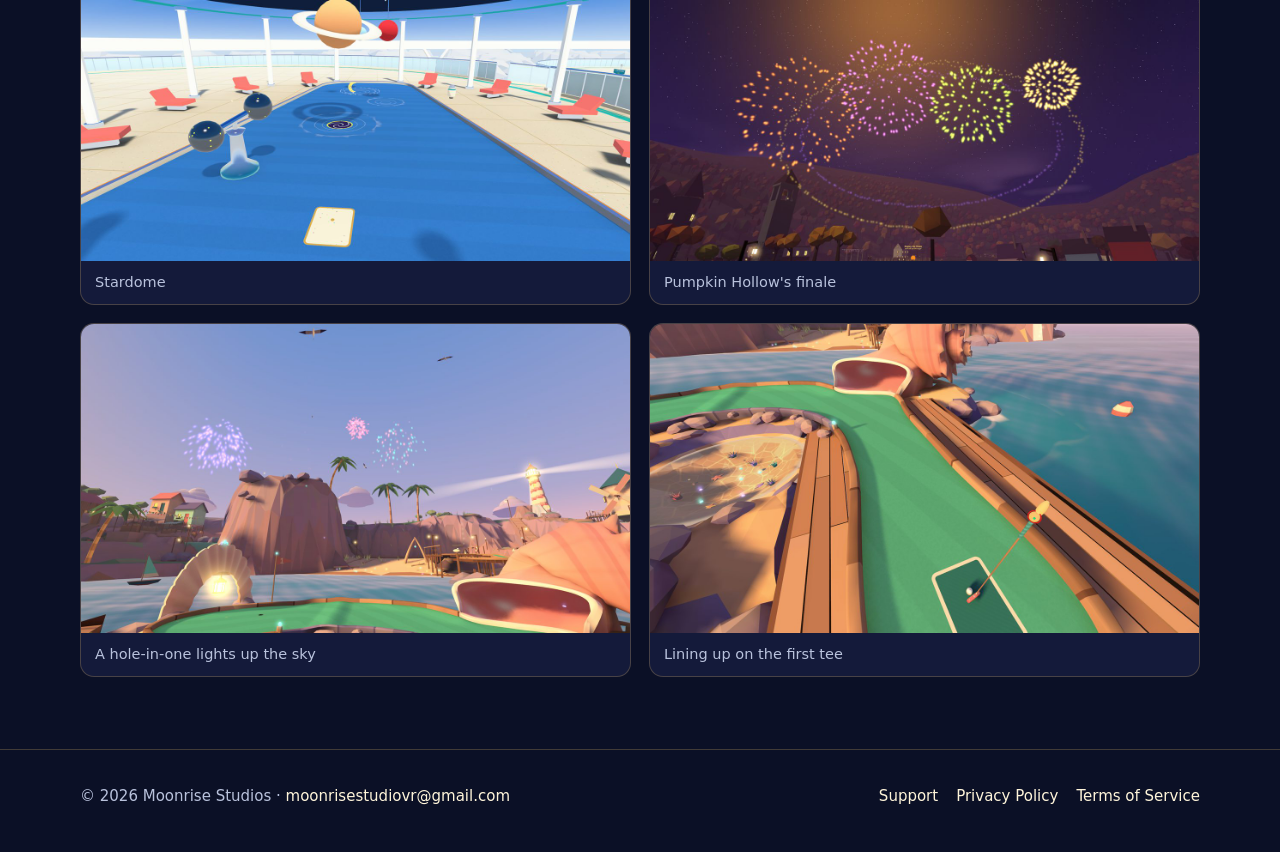
==== commit eb60ae01: "Privacy and terms: add-on courses (Meta's in-app purchases and checkout), the courses kept from a la" ====
--- a/index.html
+++ b/index.html
@@ -26,7 +26,7 @@
     <div class="content">
       <h1 style="margin:0"><img class="logo" src="assets/logo.png" alt="Moonrise Mini Golf"></h1>
       <p class="tag">Four courses. Real putting. Friends along for the round.</p>
-      <p class="sub">Out now on the Meta Horizon Store for Meta Quest 2, 3 and 3S &middot; Free, no in-app purchases</p>
+      <p class="sub">Out now on the Meta Horizon Store for Meta Quest 2, 3 and 3S &middot; Free to play</p>
       <div class="buttons">
         <a class="btn" href="https://vr.meta.me/s/212g9W8agUth2ZL">Get it free on the Meta Horizon Store</a>
         <a class="btn ghost" href="#courses">See the courses</a>
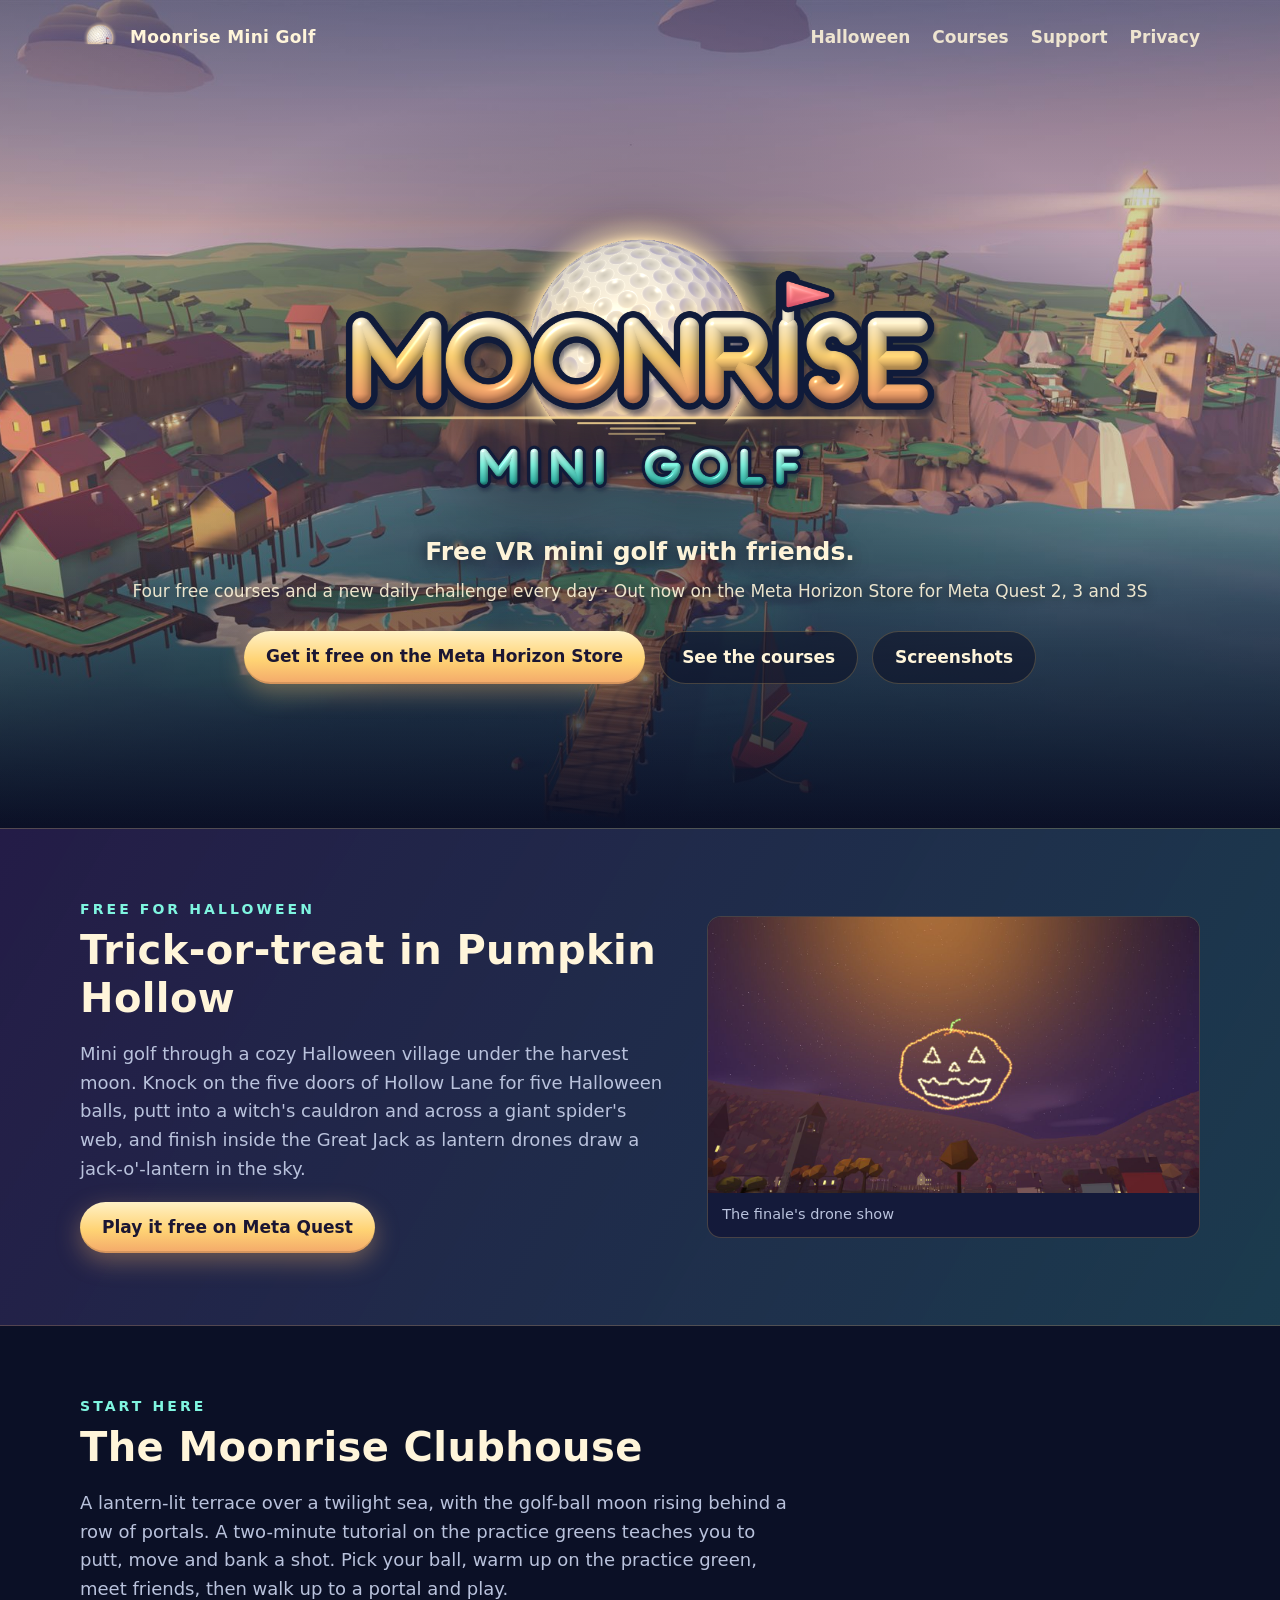
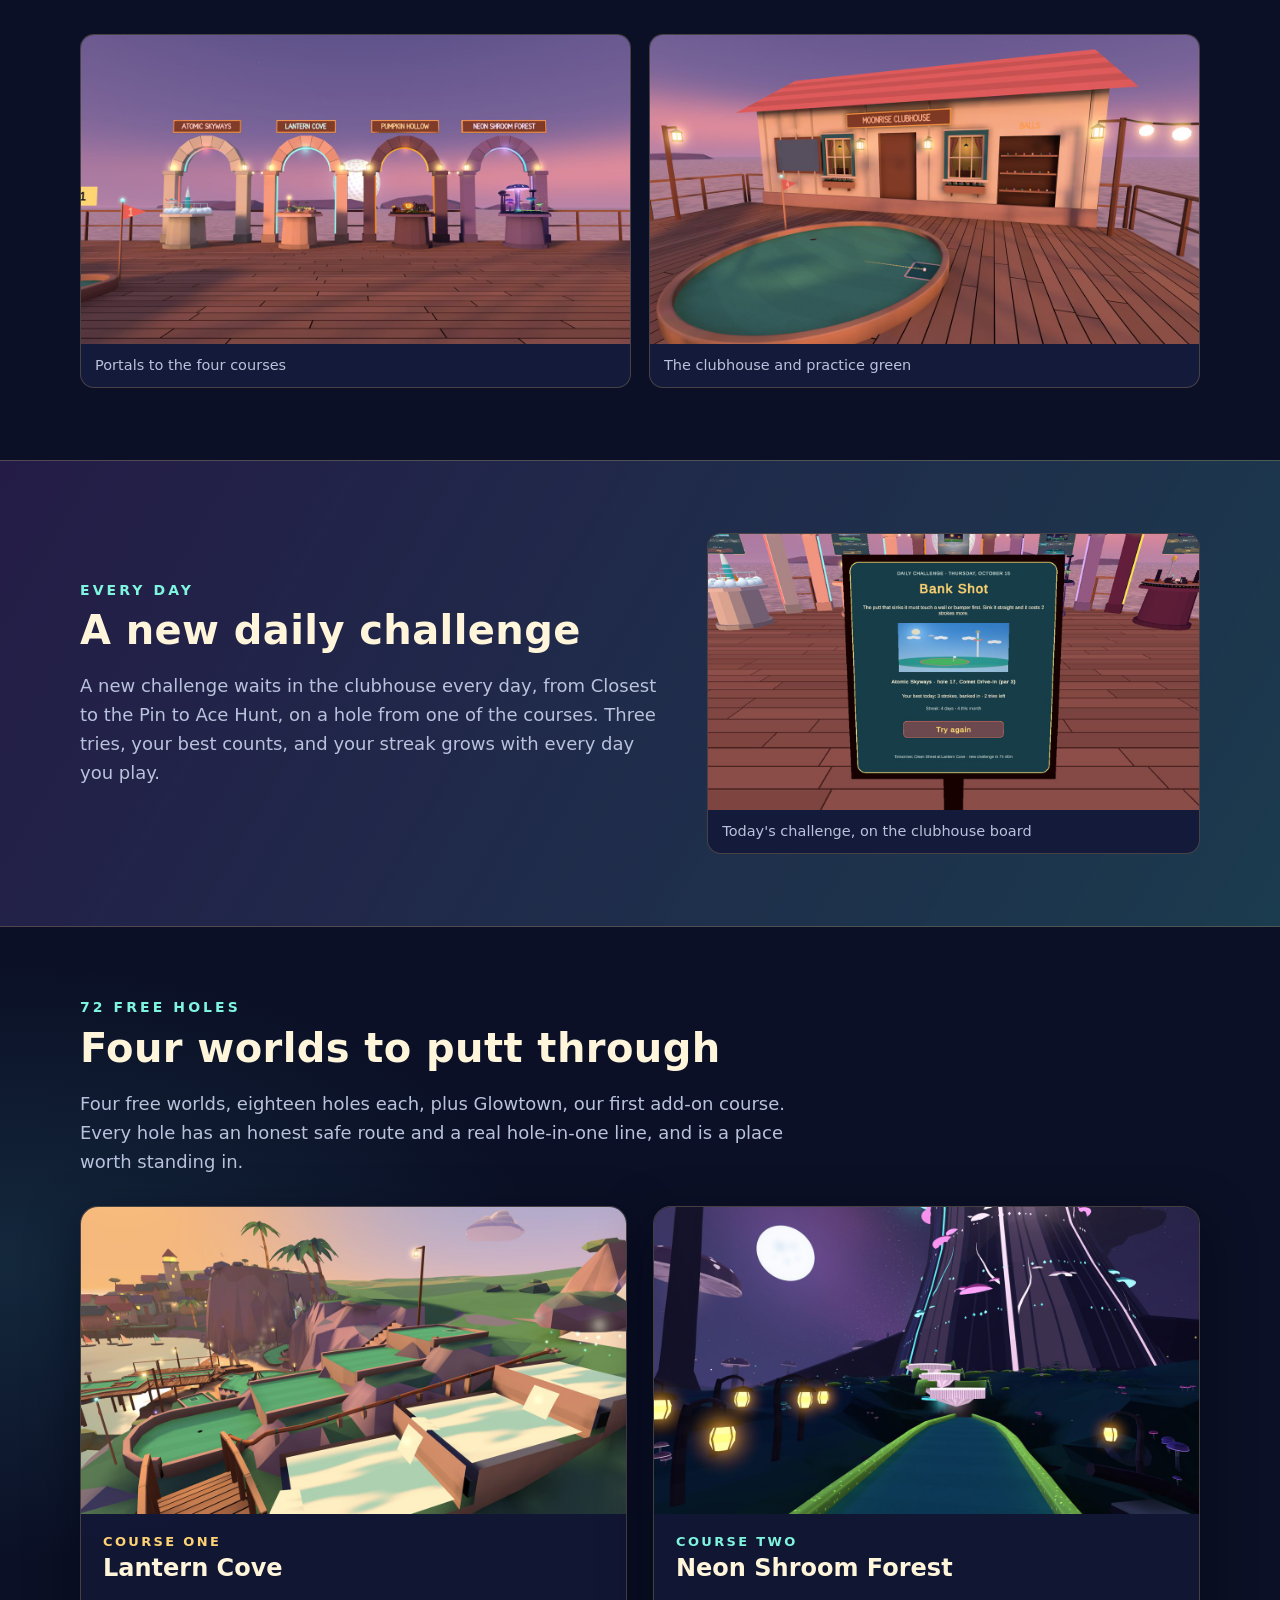
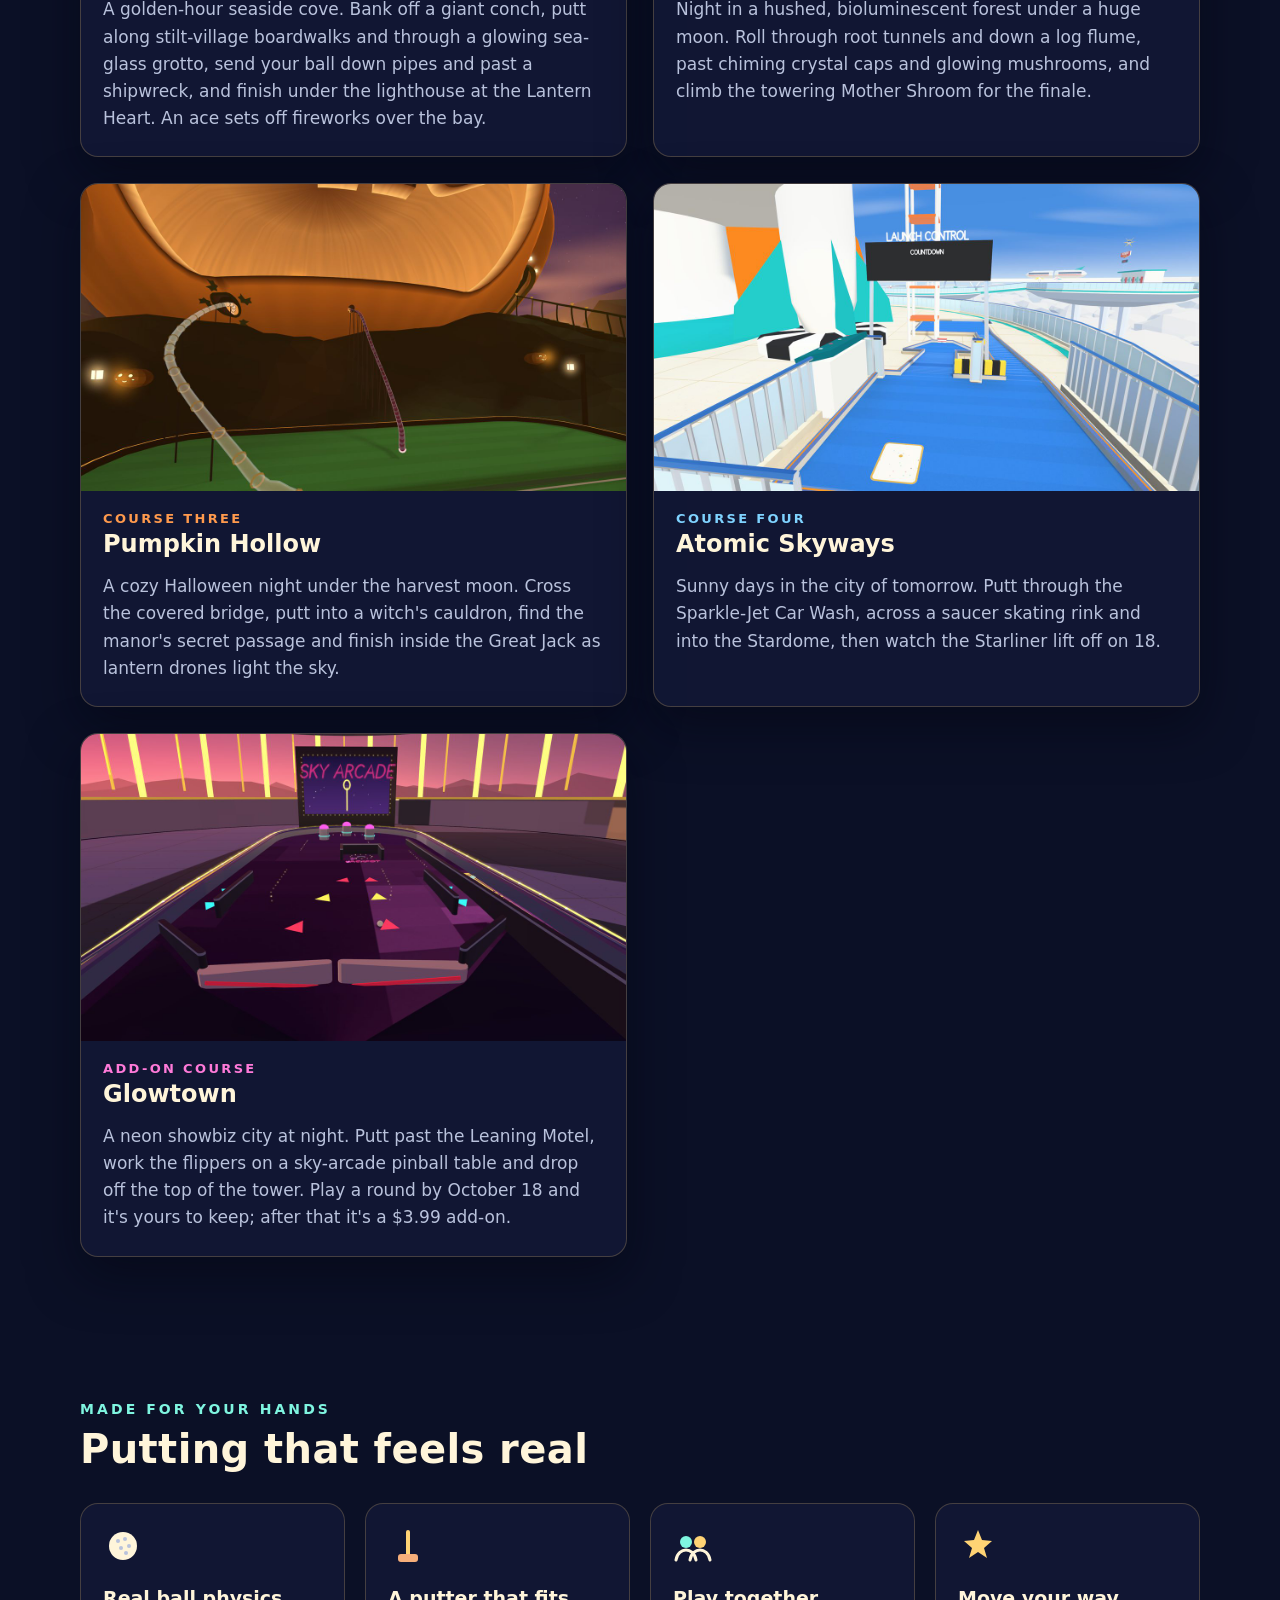
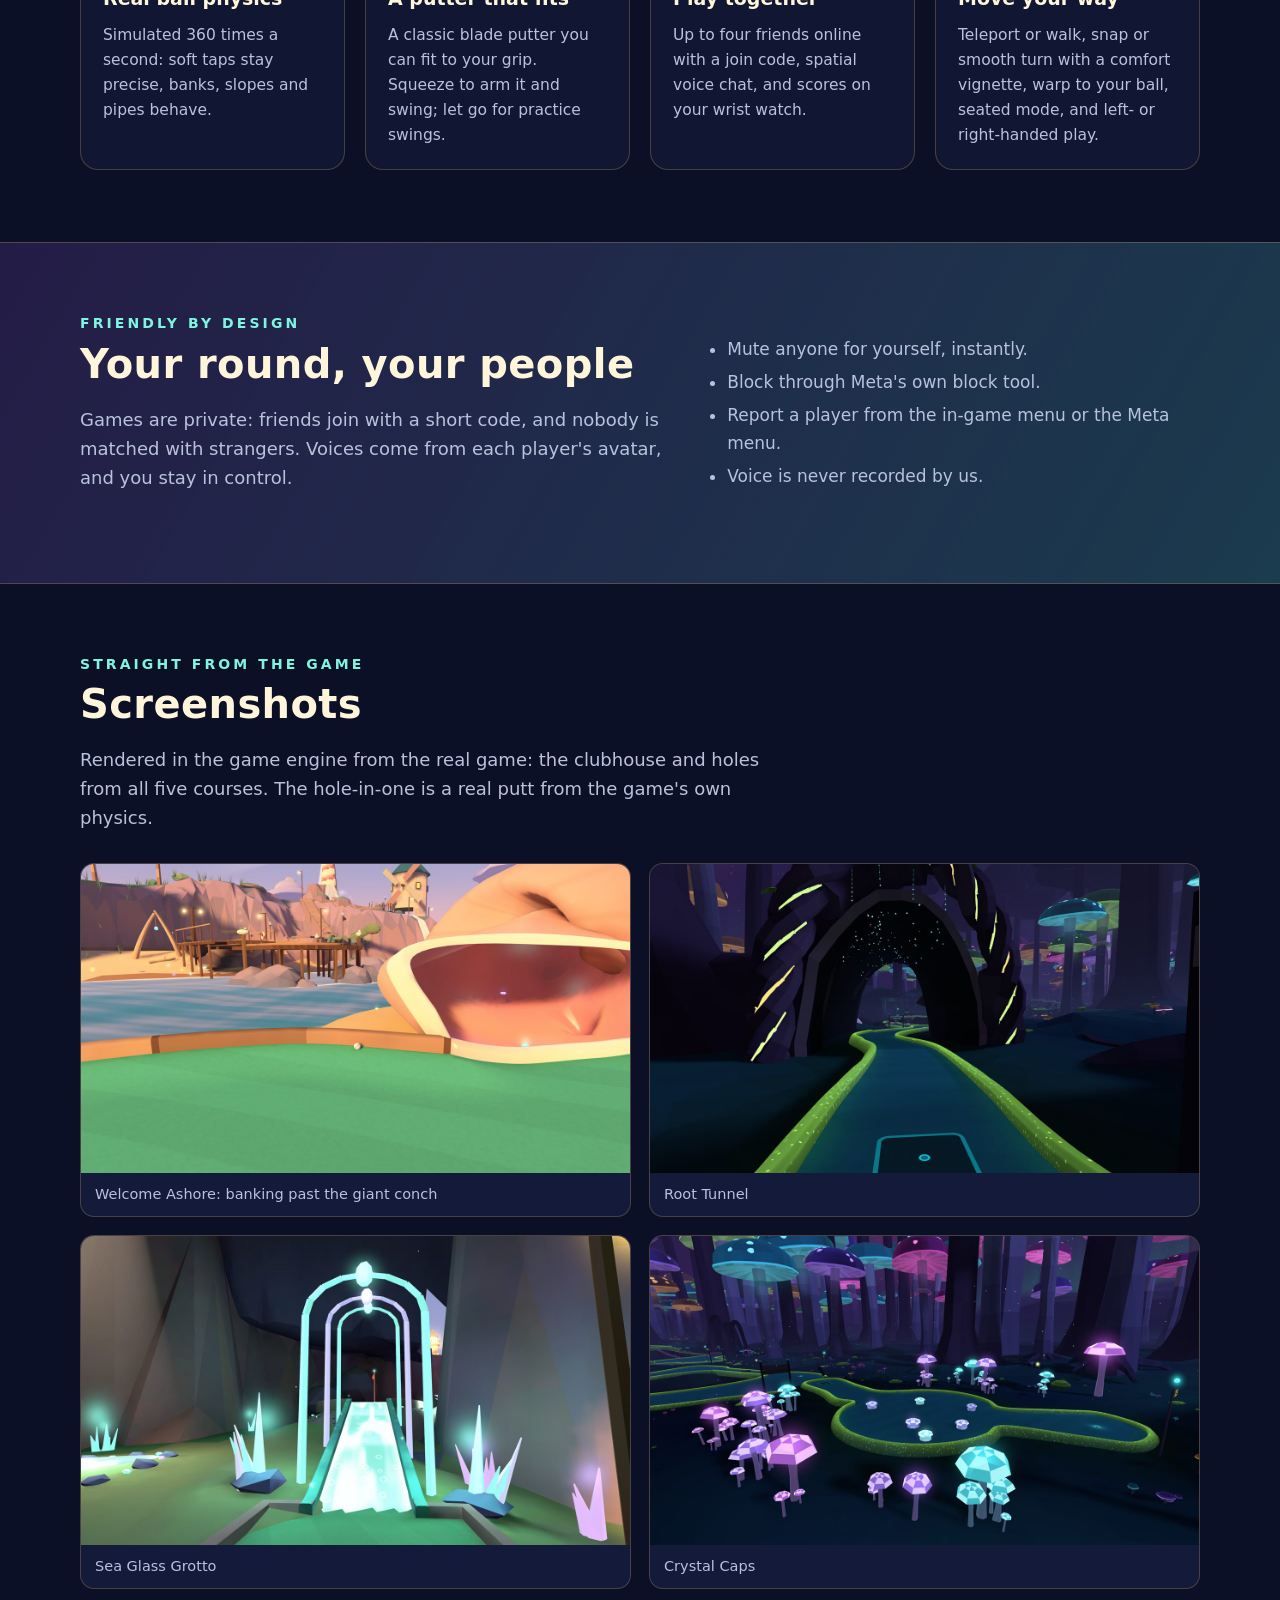
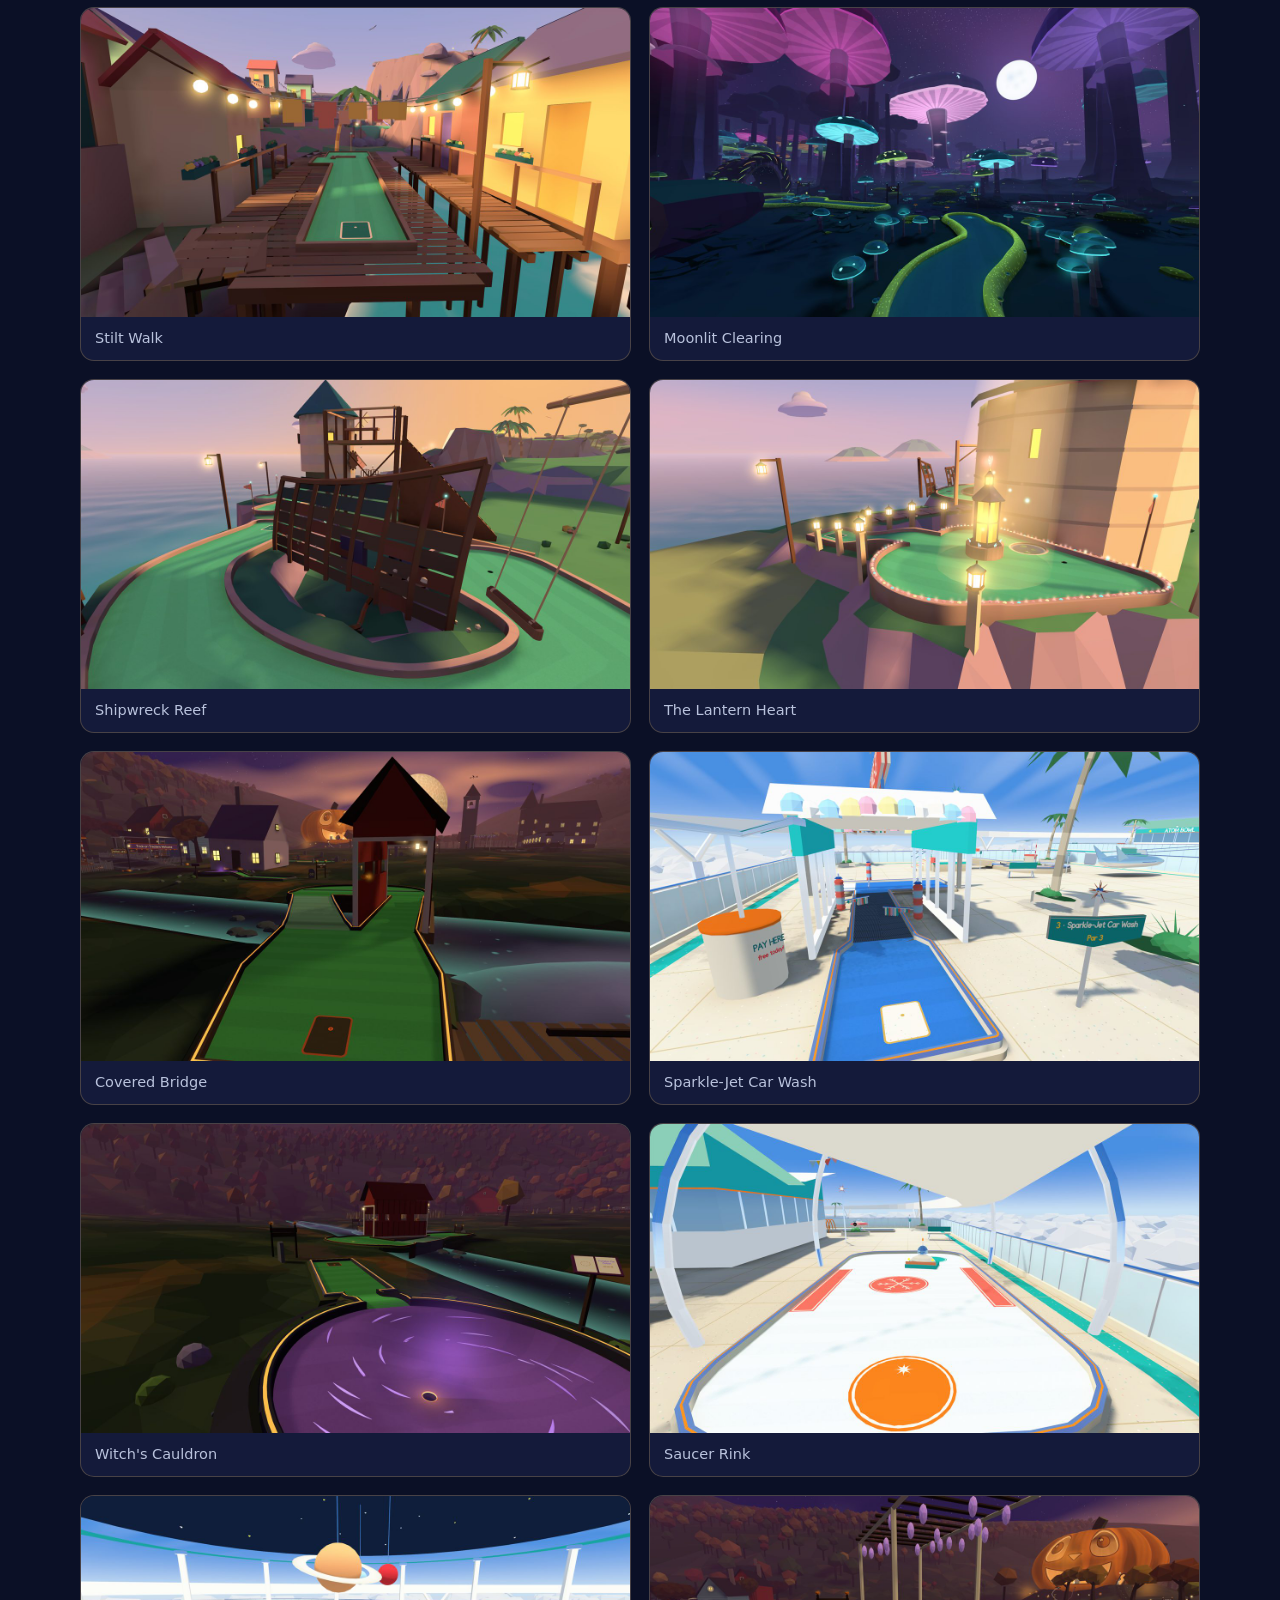
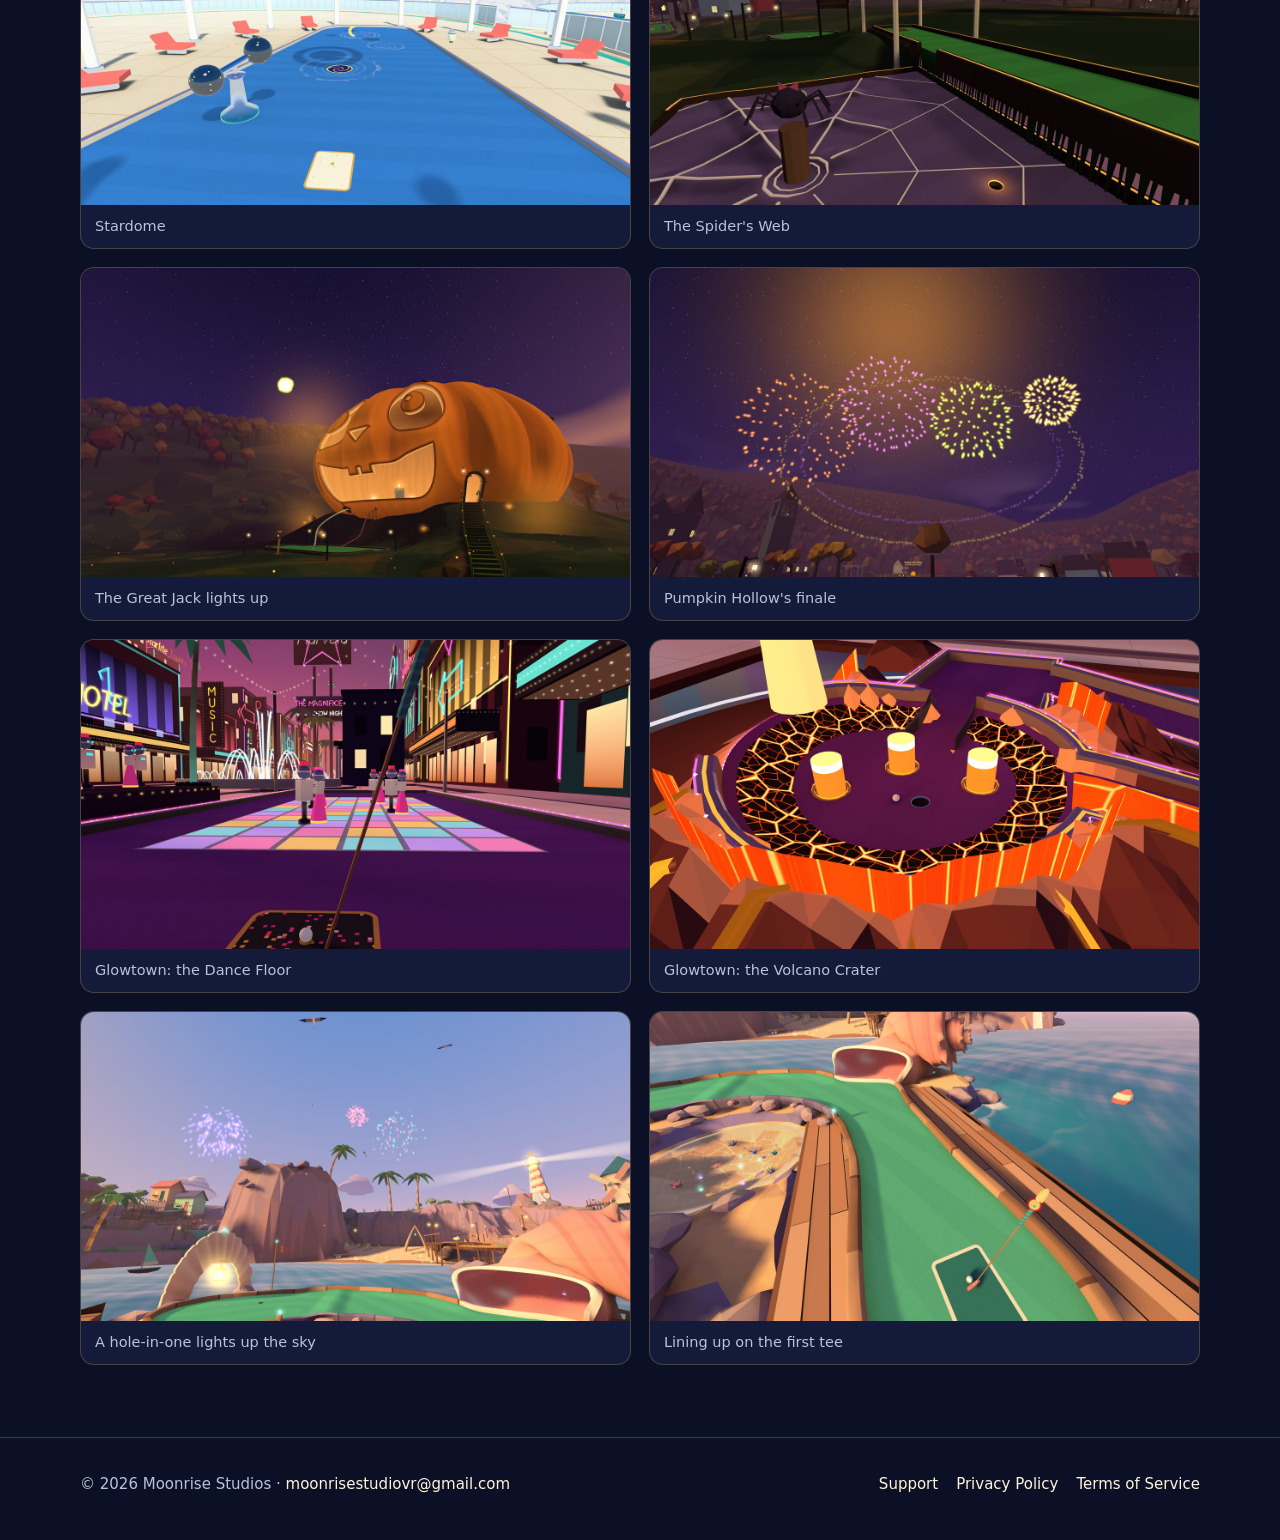
==== commit e3265e7e: "Home: link previews and search data, Halloween and the daily challenge, Glowtown - Open Graph and Tw" ====
--- a/index.html
+++ b/index.html
@@ -3,8 +3,37 @@
 <head>
   <meta charset="utf-8">
   <meta name="viewport" content="width=device-width, initial-scale=1">
-  <title>Moonrise Mini Golf</title>
-  <meta name="description" content="Moonrise Mini Golf: free mini golf for Meta Quest 2, 3 and 3S. Four 18-hole courses (a golden-hour seaside cove, a glowing mushroom forest, a Halloween pumpkin hollow and a sunny retro city in the sky), real putting physics, and private online games with voice for up to four friends.">
+  <title>Moonrise Mini Golf: free VR mini golf for Meta Quest</title>
+  <meta name="description" content="Free VR mini golf with friends on Meta Quest 2, 3 and 3S. Four free 18-hole courses (a golden-hour seaside cove, a glowing mushroom forest, a Halloween pumpkin hollow and a sunny retro city in the sky), a new daily challenge every day, real putting physics and private online games with voice for up to four.">
+  <link rel="canonical" href="https://dreamscale123.github.io/moonrise-mini-golf-site/">
+  <meta property="og:type" content="website">
+  <meta property="og:site_name" content="Moonrise Mini Golf">
+  <meta property="og:title" content="Moonrise Mini Golf: free VR mini golf for Meta Quest">
+  <meta property="og:description" content="Four free 18-hole courses, a new daily challenge every day and private online rounds with friends. Free on the Meta Horizon Store.">
+  <meta property="og:url" content="https://dreamscale123.github.io/moonrise-mini-golf-site/">
+  <meta property="og:image" content="https://dreamscale123.github.io/moonrise-mini-golf-site/assets/og-image.jpg">
+  <meta property="og:image:width" content="1200">
+  <meta property="og:image:height" content="630">
+  <meta property="og:image:alt" content="Moonrise Mini Golf: a golf-ball moon rising over the sea between a lighthouse and glowing mushrooms">
+  <meta name="twitter:card" content="summary_large_image">
+  <script type="application/ld+json">
+  {
+    "@context": "https://schema.org",
+    "@type": "VideoGame",
+    "name": "Moonrise Mini Golf",
+    "url": "https://dreamscale123.github.io/moonrise-mini-golf-site/",
+    "image": "https://dreamscale123.github.io/moonrise-mini-golf-site/assets/og-image.jpg",
+    "description": "Free VR mini golf with friends: four free 18-hole courses, a new daily challenge every day, real putting physics and private online games with voice for up to four.",
+    "genre": ["Mini golf", "Sports", "Casual"],
+    "gamePlatform": ["Meta Quest 2", "Meta Quest 3", "Meta Quest 3S"],
+    "applicationCategory": "Game",
+    "playMode": ["SinglePlayer", "MultiPlayer"],
+    "numberOfPlayers": { "@type": "QuantitativeValue", "minValue": 1, "maxValue": 4 },
+    "author": { "@type": "Organization", "name": "Moonrise Studios", "email": "moonrisestudiovr@gmail.com" },
+    "publisher": { "@type": "Organization", "name": "Moonrise Studios", "email": "moonrisestudiovr@gmail.com" },
+    "offers": { "@type": "Offer", "price": "0", "priceCurrency": "USD", "availability": "https://schema.org/InStock", "url": "https://vr.meta.me/s/212g9W8agUth2ZL" }
+  }
+  </script>
   <meta name="theme-color" content="#0b1026">
   <link rel="icon" href="assets/favicon.png">
   <link rel="apple-touch-icon" href="assets/icon-180.png">
@@ -15,6 +44,7 @@
     <div class="wrap">
       <a class="brand" href="index.html"><img src="assets/mark-128.png" alt=""><span>Moonrise Mini Golf</span></a>
       <ul>
+        <li><a class="link" href="#halloween">Halloween</a></li>
         <li><a class="link" href="#courses">Courses</a></li>
         <li><a class="link" href="support.html">Support</a></li>
         <li><a class="link" href="privacy.html">Privacy</a></li>
@@ -25,8 +55,8 @@
   <header class="hero">
     <div class="content">
       <h1 style="margin:0"><img class="logo" src="assets/logo.png" alt="Moonrise Mini Golf"></h1>
-      <p class="tag">Four courses. Real putting. Friends along for the round.</p>
-      <p class="sub">Out now on the Meta Horizon Store for Meta Quest 2, 3 and 3S &middot; Free to play</p>
+      <p class="tag">Free VR mini golf with friends.</p>
+      <p class="sub">Four free courses and a new daily challenge every day &middot; Out now on the Meta Horizon Store for Meta Quest 2, 3 and 3S</p>
       <div class="buttons">
         <a class="btn" href="https://vr.meta.me/s/212g9W8agUth2ZL">Get it free on the Meta Horizon Store</a>
         <a class="btn ghost" href="#courses">See the courses</a>
@@ -36,6 +66,19 @@
   </header>
 
   <main>
+    <section class="band" id="halloween">
+      <div class="wrap">
+        <div>
+          <h2><span class="eyebrow">Free for Halloween</span>Trick-or-treat in Pumpkin Hollow</h2>
+          <p class="lead">Mini golf through a cozy Halloween village under the harvest moon. Knock on the five doors of Hollow Lane for five Halloween balls, putt into a witch's cauldron and across a giant spider's web, and finish inside the Great Jack as lantern drones draw a jack-o'-lantern in the sky.</p>
+          <div class="buttons" style="justify-content:flex-start"><a class="btn" href="https://vr.meta.me/s/212g9W8agUth2ZL">Play it free on Meta Quest</a></div>
+        </div>
+        <div class="gallery" style="margin-top:0;grid-template-columns:1fr">
+          <figure><img loading="lazy" src="assets/shots/hollow_drone_jack_o_lantern.jpg" alt="Lantern drones drawing a glowing jack-o'-lantern in the night sky over Pumpkin Hollow's village"><figcaption>The finale's drone show</figcaption></figure>
+        </div>
+      </div>
+    </section>
+
     <section id="clubhouse">
       <div class="wrap">
         <h2><span class="eyebrow">Start here</span>The Moonrise Clubhouse</h2>
@@ -47,10 +90,22 @@
       </div>
     </section>
 
+    <section class="band" id="daily">
+      <div class="wrap">
+        <div>
+          <h2><span class="eyebrow">Every day</span>A new daily challenge</h2>
+          <p class="lead">A new challenge waits in the clubhouse every day, from Closest to the Pin to Ace Hunt, on a hole from one of the courses. Three tries, your best counts, and your streak grows with every day you play.</p>
+        </div>
+        <div class="gallery" style="margin-top:0;grid-template-columns:1fr">
+          <figure><img loading="lazy" src="assets/shots/clubhouse_daily_challenge.jpg" alt="The daily challenge board in the clubhouse: Bank Shot on Atomic Skyways hole 17, with the player's best score and a four-day streak"><figcaption>Today's challenge, on the clubhouse board</figcaption></figure>
+        </div>
+      </div>
+    </section>
+
     <section id="courses">
       <div class="wrap">
-        <h2><span class="eyebrow">72 holes</span>Four worlds to putt through</h2>
-        <p class="lead">Four worlds, eighteen holes each. Every hole has an honest safe route and a real hole-in-one line, and is a place worth standing in.</p>
+        <h2><span class="eyebrow">72 free holes</span>Four worlds to putt through</h2>
+        <p class="lead">Four free worlds, eighteen holes each, plus Glowtown, our first add-on course. Every hole has an honest safe route and a real hole-in-one line, and is a place worth standing in.</p>
         <div class="courses">
           <article class="course">
             <img class="art" src="assets/shots/cove_h14_waterfall_pools.jpg" alt="Terraced greens stepping down a sunlit cliff above the cove">
@@ -78,6 +133,13 @@
             <div class="body">
               <h3><small>Course four</small>Atomic Skyways</h3>
               <p>Sunny days in the city of tomorrow. Putt through the Sparkle-Jet Car Wash, across a saucer skating rink and into the Stardome, then watch the Starliner lift off on 18.</p>
+            </div>
+          </article>
+          <article class="course glowtown">
+            <img class="art" src="assets/shots/glowtown_h16_sky_arcade.jpg" alt="A pinball-table green with flippers and bumpers under the Sky Arcade's neon sign at sunset">
+            <div class="body">
+              <h3><small>Add-on course</small>Glowtown</h3>
+              <p>A neon showbiz city at night. Putt past the Leaning Motel, work the flippers on a sky-arcade pinball table and drop off the top of the tower. Play a round by October 18 and it's yours to keep; after that it's a $3.99 add-on.</p>
             </div>
           </article>
         </div>
@@ -129,7 +191,7 @@
     <section id="gallery">
       <div class="wrap">
         <h2><span class="eyebrow">Straight from the game</span>Screenshots</h2>
-        <p class="lead">Rendered in the game engine from the real game: the clubhouse and holes from all four courses. The hole-in-one is a real putt from the game's own physics.</p>
+        <p class="lead">Rendered in the game engine from the real game: the clubhouse and holes from all five courses. The hole-in-one is a real putt from the game's own physics.</p>
         <div class="gallery">
           <figure><img loading="lazy" src="assets/shots/cove_h01_banking_past_the_conch.jpg" alt="A golf ball rides the rail past the mouth of a giant conch shell"><figcaption>Welcome Ashore: banking past the giant conch</figcaption></figure>
           <figure><img loading="lazy" src="assets/shots/forest_h03_root_tunnel.jpg" alt="A glowing green running into a tunnel of luminous roots at night"><figcaption>Root Tunnel</figcaption></figure>
@@ -144,7 +206,11 @@
           <figure><img loading="lazy" src="assets/shots/hollow_h09_witchs_cauldron.jpg" alt="A green ending at a swirling purple cauldron pool at night"><figcaption>Witch's Cauldron</figcaption></figure>
           <figure><img loading="lazy" src="assets/shots/skyways_h07_saucer_rink.jpg" alt="A white skating rink of a green with orange saucer circles under a canopy"><figcaption>Saucer Rink</figcaption></figure>
           <figure><img loading="lazy" src="assets/shots/skyways_h10_stardome.jpg" alt="A blue green with planets and a swirl hanging over it in a domed hall"><figcaption>Stardome</figcaption></figure>
+          <figure><img loading="lazy" src="assets/shots/hollow_h12_spiders_web.jpg" alt="A green shaped like a giant spider's web beside a veranda, the Great Jack glowing beyond"><figcaption>The Spider's Web</figcaption></figure>
+          <figure><img loading="lazy" src="assets/shots/hollow_great_jack_lit.jpg" alt="The Great Jack, a giant jack-o'-lantern, blazing for the finale under the moon"><figcaption>The Great Jack lights up</figcaption></figure>
           <figure><img loading="lazy" src="assets/shots/hollow_finale_fireworks.jpg" alt="Fireworks bursting over Pumpkin Hollow's village at night"><figcaption>Pumpkin Hollow's finale</figcaption></figure>
+          <figure><img loading="lazy" src="assets/shots/glowtown_h11_dance_floor.jpg" alt="First-person view from the tee down a neon street to a lit-up dance floor with dancing figures, hotels and theaters on both sides"><figcaption>Glowtown: the Dance Floor</figcaption></figure>
+          <figure><img loading="lazy" src="assets/shots/glowtown_h14_volcano_crater.jpg" alt="A round purple green inside a volcano crater ringed with glowing lava, three bumpers around the cup"><figcaption>Glowtown: the Volcano Crater</figcaption></figure>
           <figure><img loading="lazy" src="assets/shots/cove_h01_hole_in_one_fireworks.jpg" alt="Fireworks over the cove and lighthouse after a hole-in-one"><figcaption>A hole-in-one lights up the sky</figcaption></figure>
           <figure><img loading="lazy" src="assets/shots/cove_h01_tee_address.jpg" alt="First-person view of the blade putter behind the ball on the first tee"><figcaption>Lining up on the first tee</figcaption></figure>
         </div>
--- a/assets/site.css
+++ b/assets/site.css
@@ -89,6 +89,7 @@
 .course.forest h3 small { color: var(--aqua); }
 .course.hollow h3 small { color: #ff9a4d; }
 .course.skyways h3 small { color: #7fd3ff; }
+.course.glowtown h3 small { color: #ff7ad9; }
 .course p { color: var(--muted); margin: 0; }
 
 .features { display: grid; grid-template-columns: repeat(4, 1fr); gap: 20px; margin-top: 30px; }
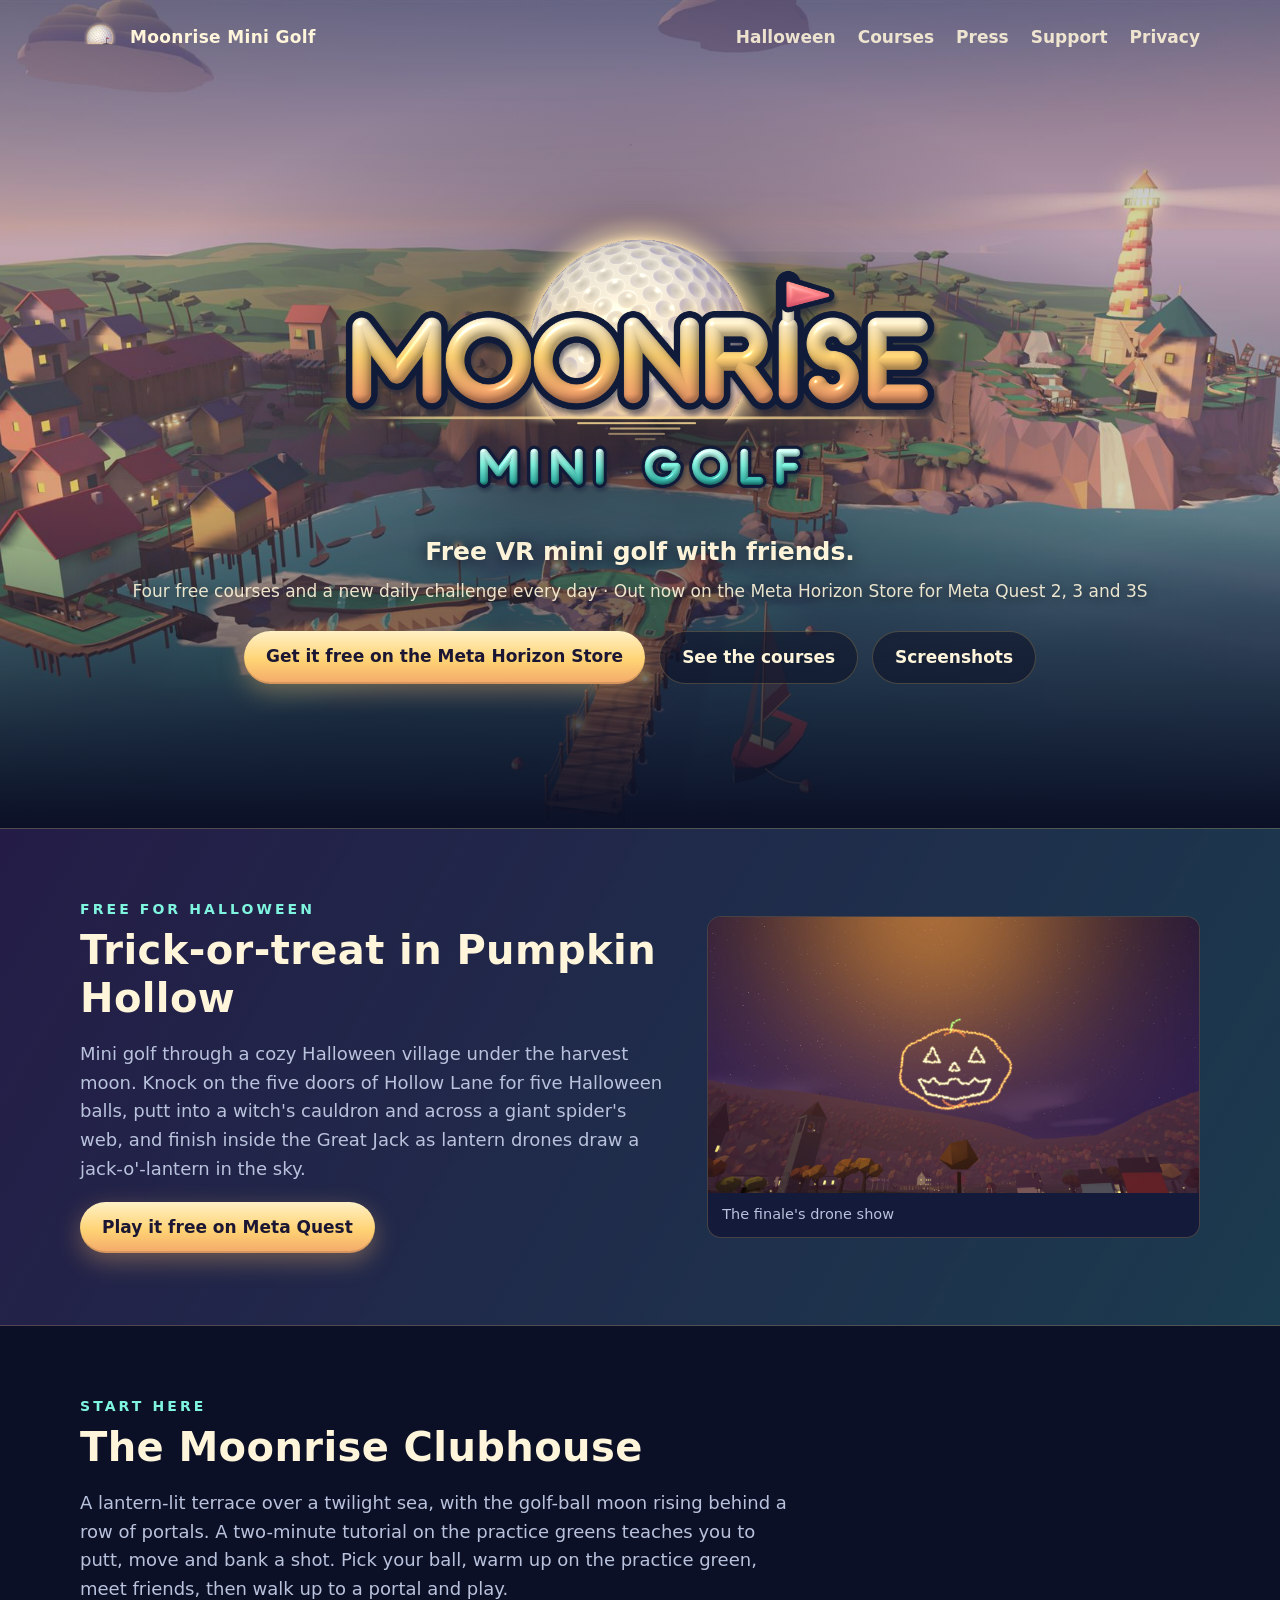
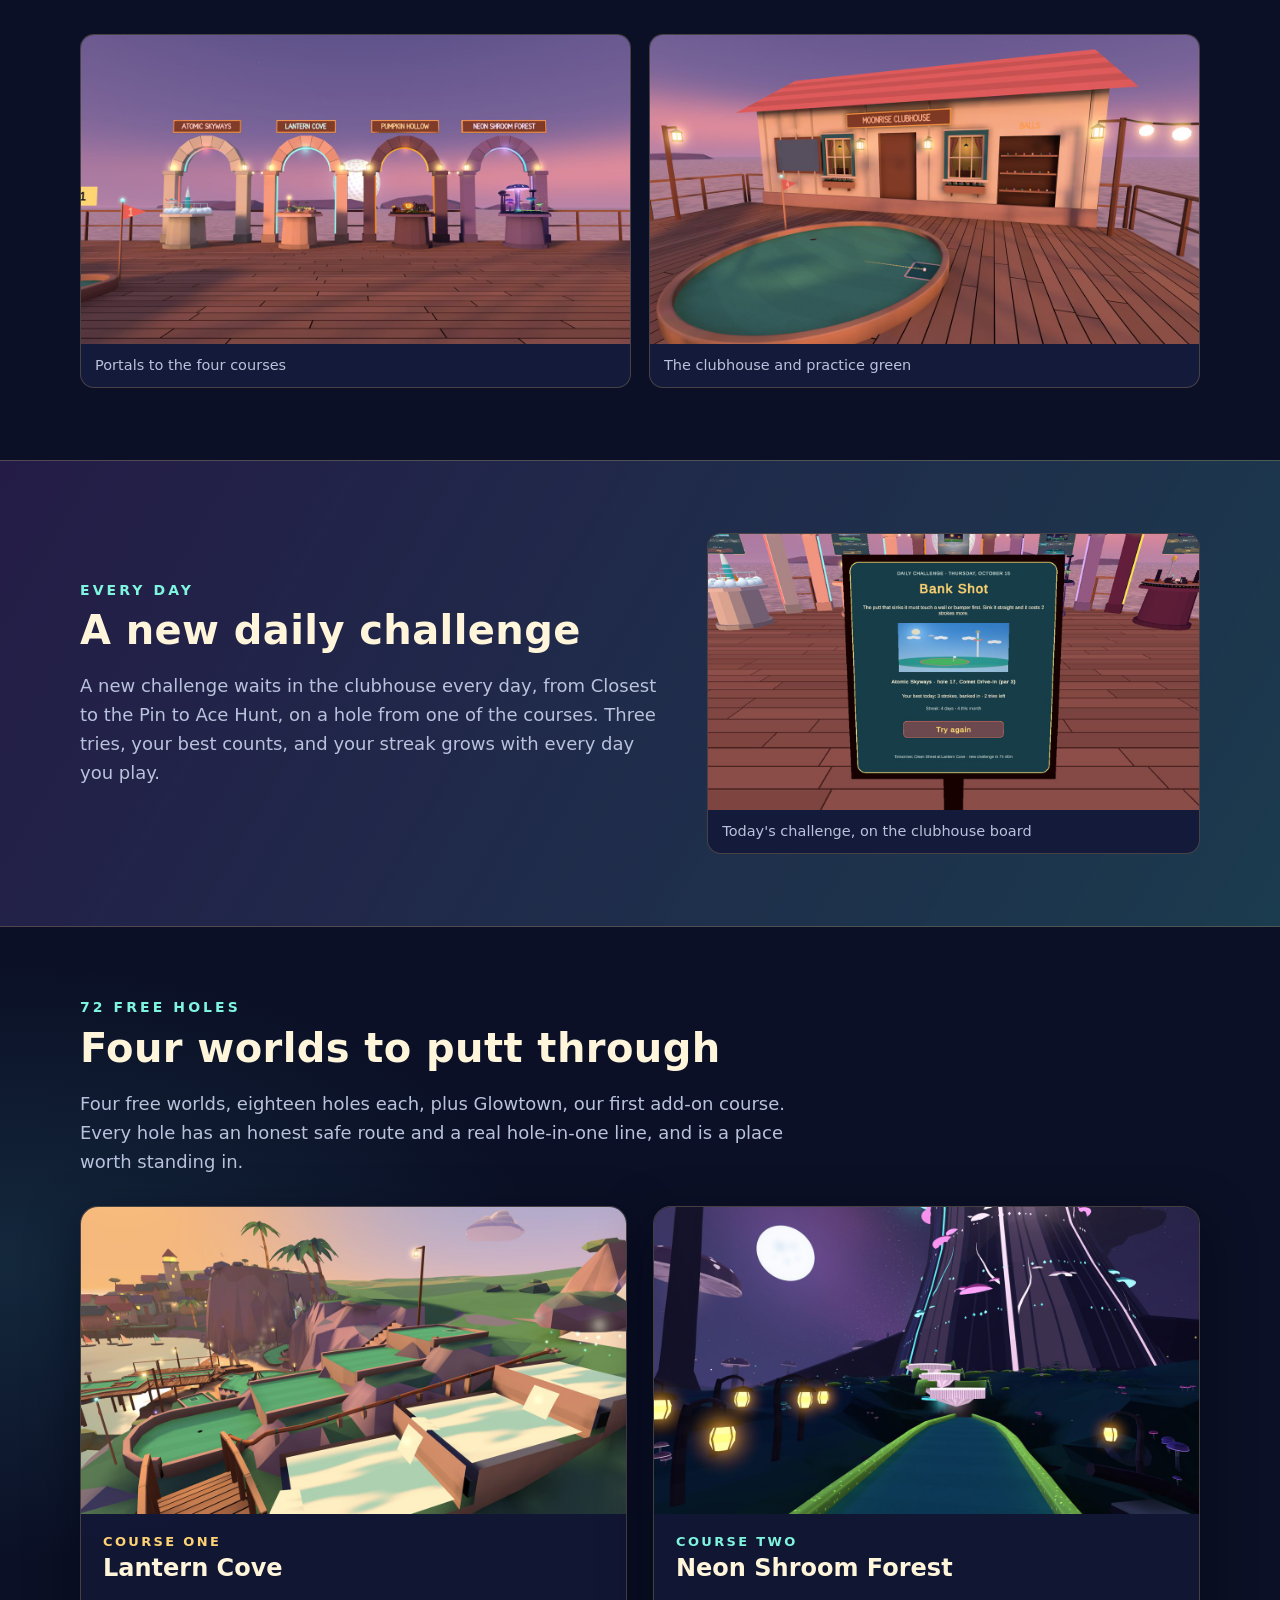
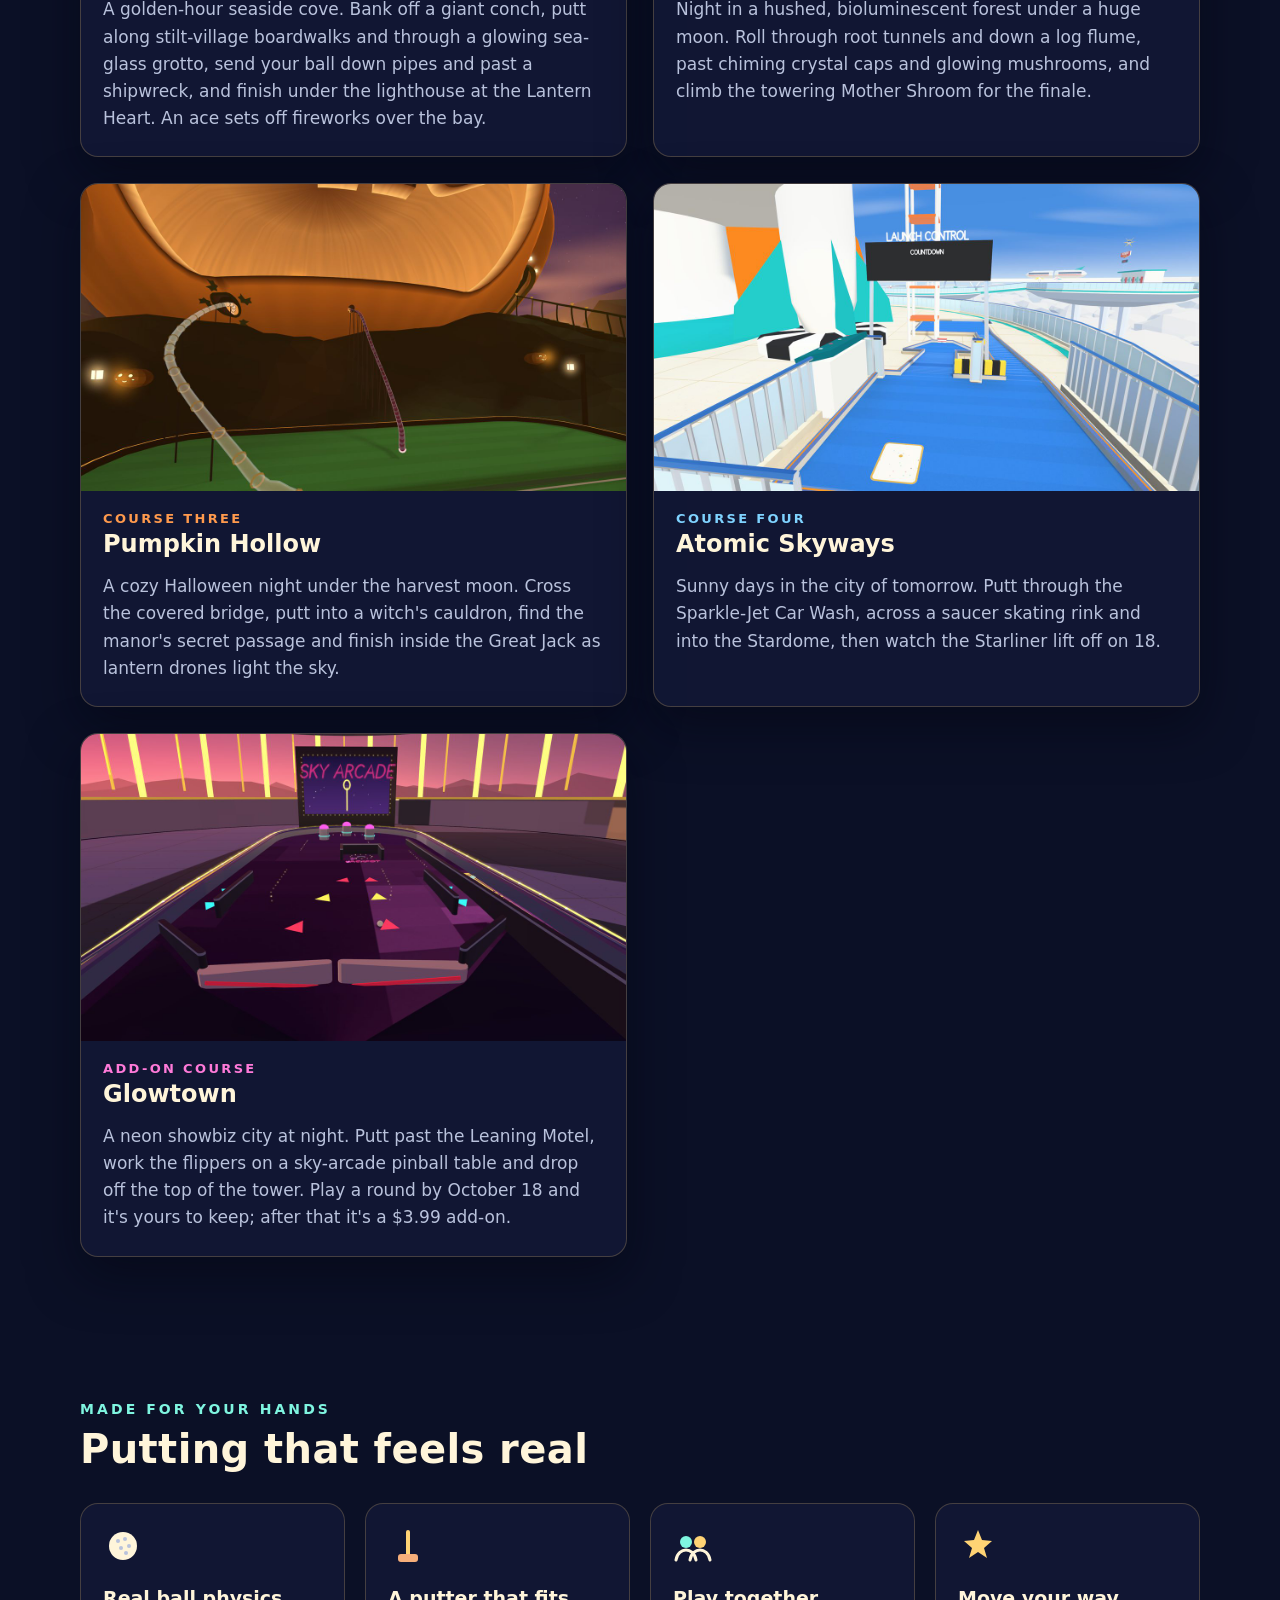
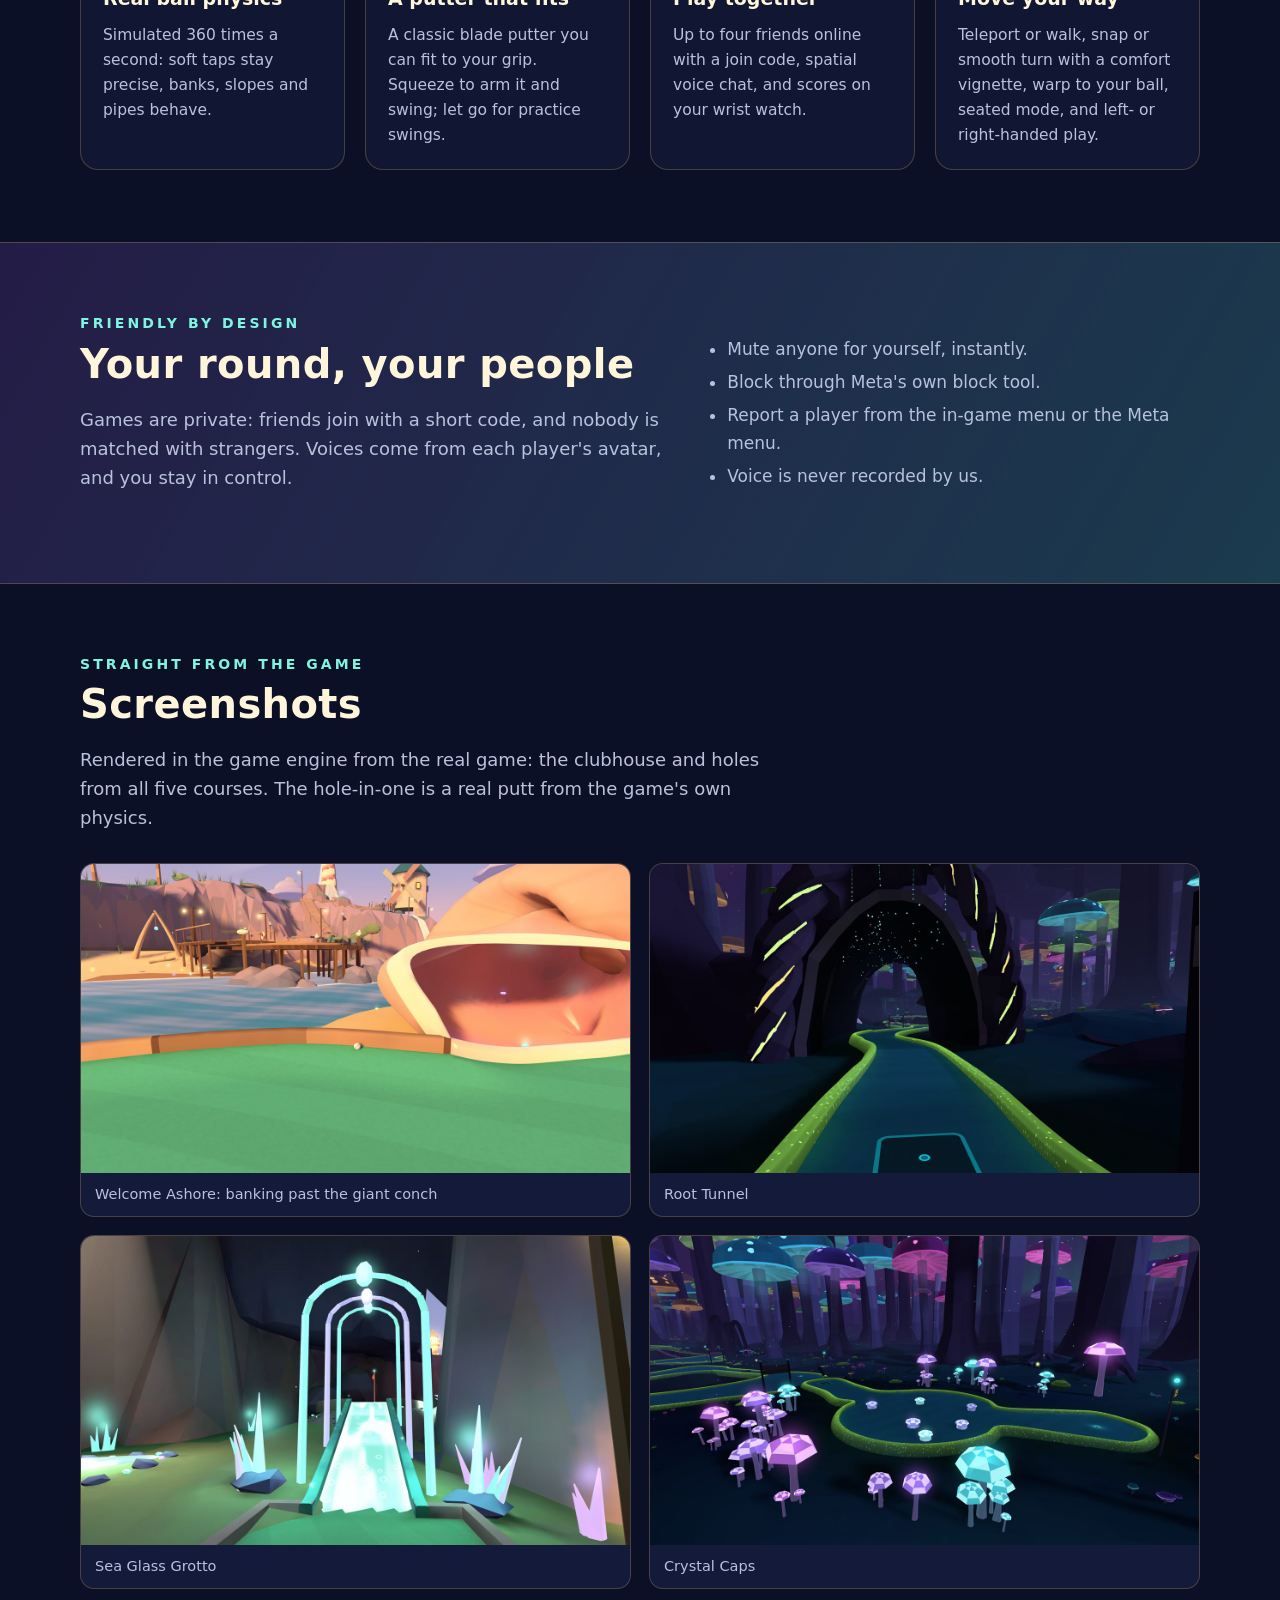
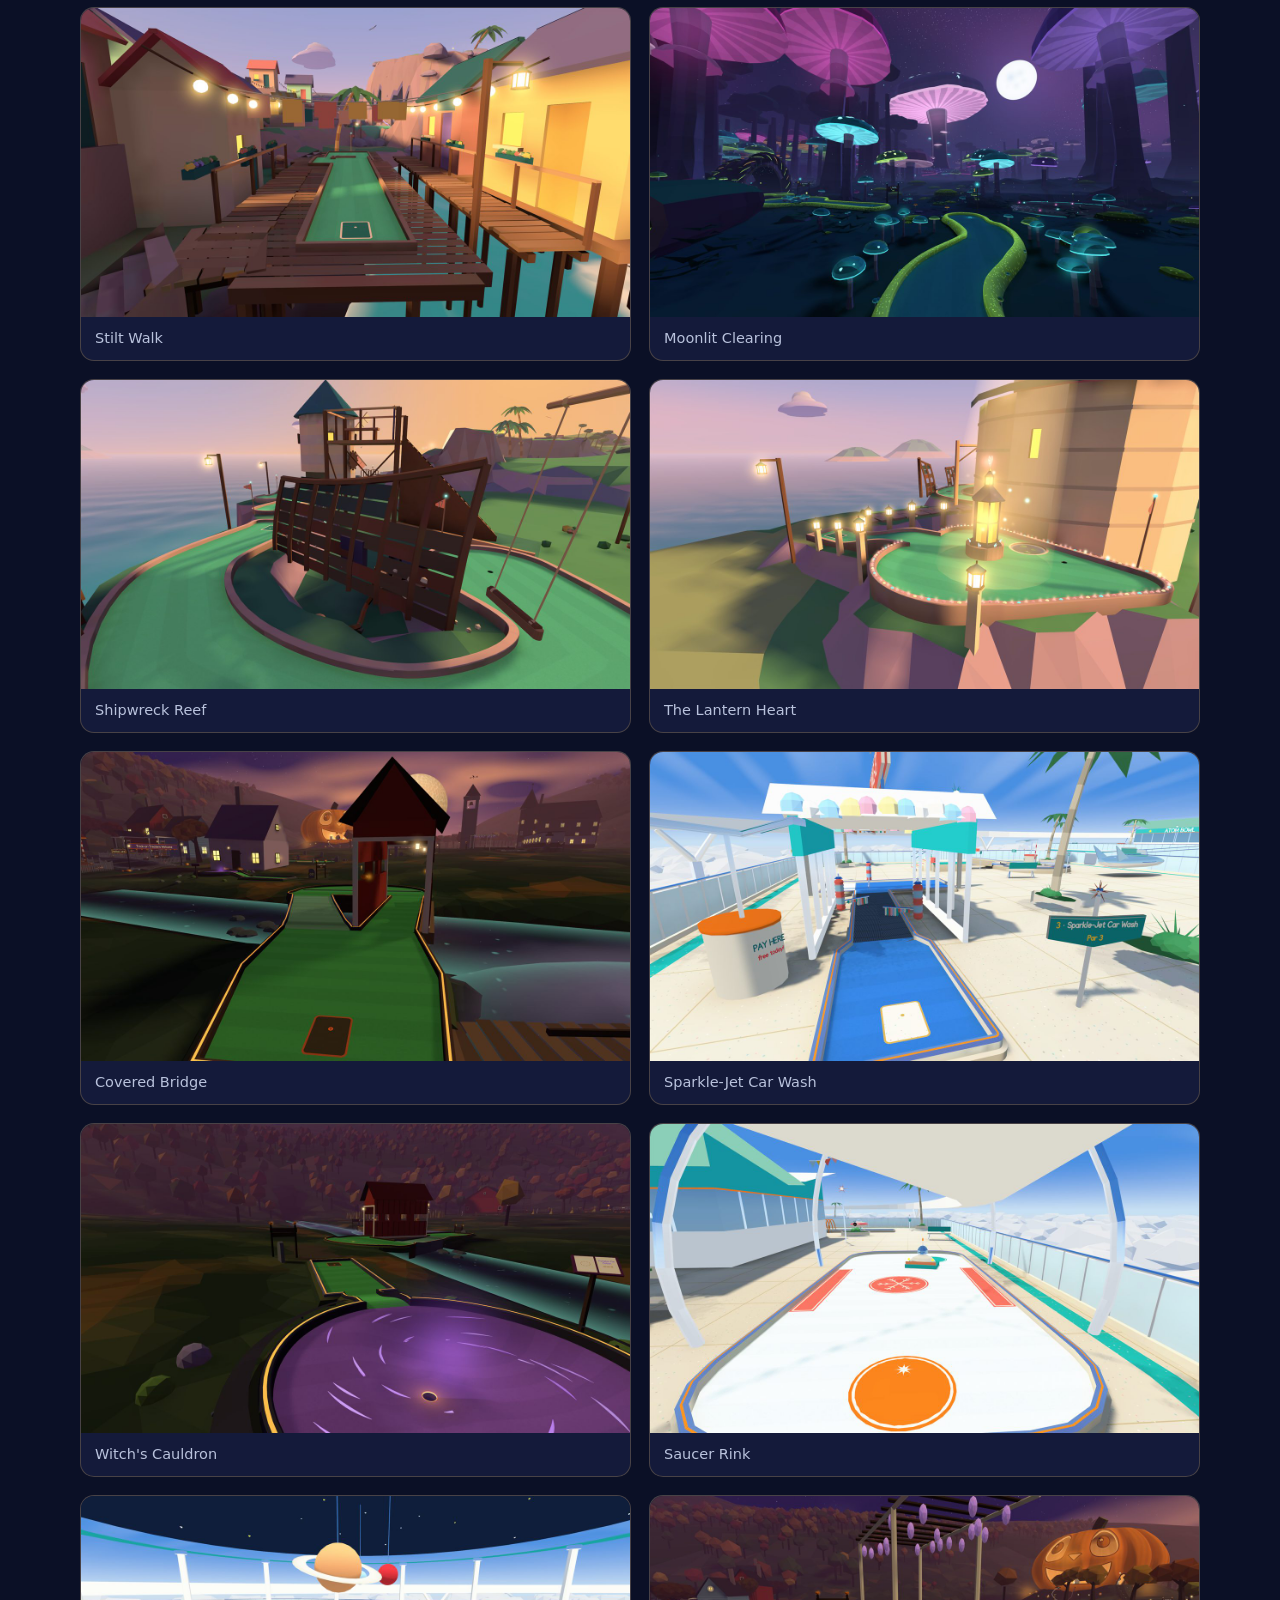
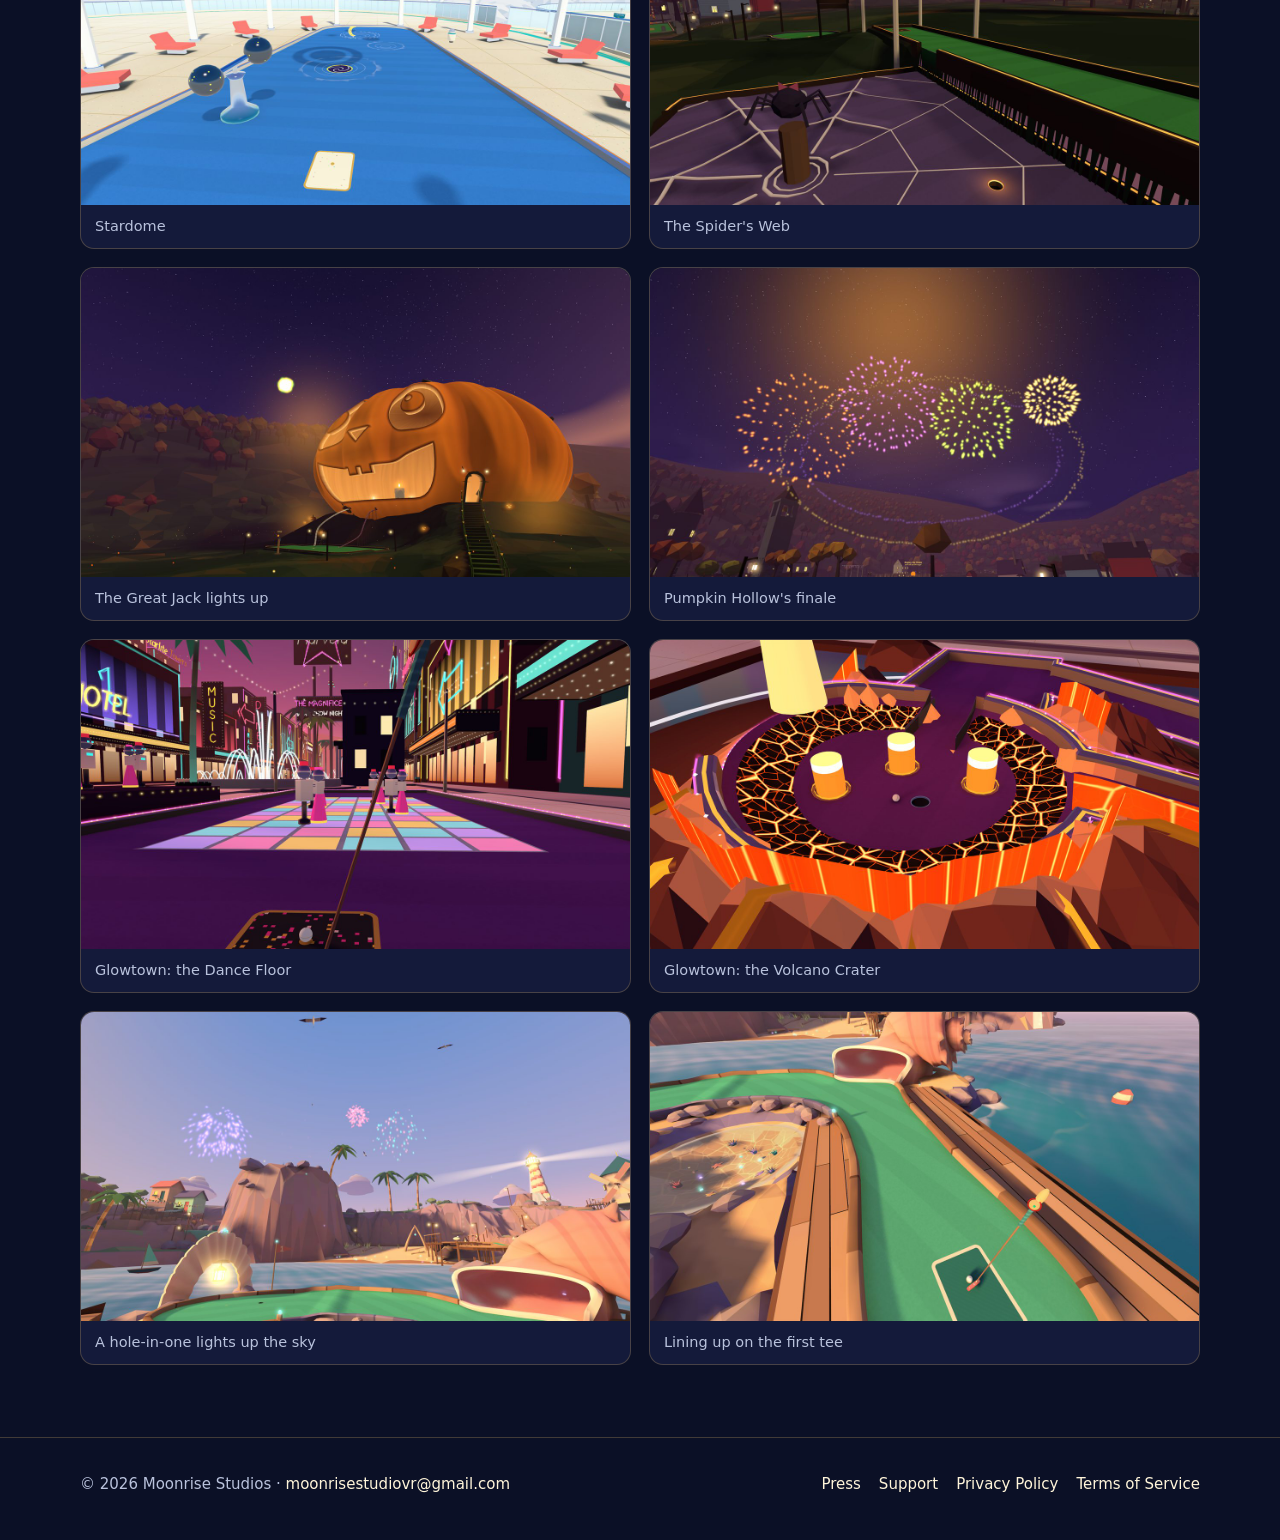
==== commit bb6c95a4: "Press kit page: fact sheet, description, trailer, logos and full-size screenshots press.html with th" ====
--- a/index.html
+++ b/index.html
@@ -46,6 +46,7 @@
       <ul>
         <li><a class="link" href="#halloween">Halloween</a></li>
         <li><a class="link" href="#courses">Courses</a></li>
+        <li><a class="link" href="press.html">Press</a></li>
         <li><a class="link" href="support.html">Support</a></li>
         <li><a class="link" href="privacy.html">Privacy</a></li>
       </ul>
@@ -221,7 +222,7 @@
   <footer>
     <div class="wrap">
       <div>&copy; 2026 Moonrise Studios &middot; <a href="mailto:moonrisestudiovr@gmail.com">moonrisestudiovr@gmail.com</a></div>
-      <nav aria-label="Legal"><a href="support.html">Support</a><a href="privacy.html">Privacy Policy</a><a href="terms.html">Terms of Service</a></nav>
+      <nav aria-label="Legal"><a href="press.html">Press</a><a href="support.html">Support</a><a href="privacy.html">Privacy Policy</a><a href="terms.html">Terms of Service</a></nav>
     </div>
   </footer>
 </body>
--- a/assets/site.css
+++ b/assets/site.css
@@ -77,7 +77,7 @@
 section { padding: 72px 0; }
 h1, h2, h3 { line-height: 1.2; margin: 0 0 14px; }
 h2 { font-size: clamp(28px, 3.6vw, 40px); letter-spacing: 0.01em; }
-h2 .eyebrow { display: block; font-size: 14px; letter-spacing: 0.22em; text-transform: uppercase; color: var(--aqua); margin-bottom: 8px; }
+h1 .eyebrow, h2 .eyebrow { display: block; font-size: 14px; letter-spacing: 0.22em; text-transform: uppercase; color: var(--aqua); margin-bottom: 8px; }
 .lead { color: var(--muted); max-width: 720px; font-size: 18px; }
 
 .courses { display: grid; grid-template-columns: repeat(2, 1fr); gap: 26px; margin-top: 30px; }
@@ -146,3 +146,14 @@
   html { scroll-behavior: auto; }
   .btn:hover { transform: none; }
 }
+
+/* Press kit */
+.press-grid { display: grid; grid-template-columns: 1fr 1.3fr; gap: 40px; align-items: start; }
+.facts { display: grid; grid-template-columns: max-content 1fr; gap: 8px 18px; margin: 18px 0 0; }
+.facts dt { color: var(--gold); font-weight: 700; font-size: 15px; }
+.facts dd { margin: 0; color: #e7e4d6; }
+.press-list { padding-left: 20px; color: #e7e4d6; }
+.press-list li { margin: 8px 0; }
+.gallery.logos img { aspect-ratio: 16 / 9; object-fit: contain; padding: 18px; background: var(--night-2); }
+@media (max-width: 900px) { .press-grid { grid-template-columns: 1fr; } }
+@media (max-width: 640px) { .facts { grid-template-columns: 1fr; } .facts dd { margin-bottom: 8px; } }
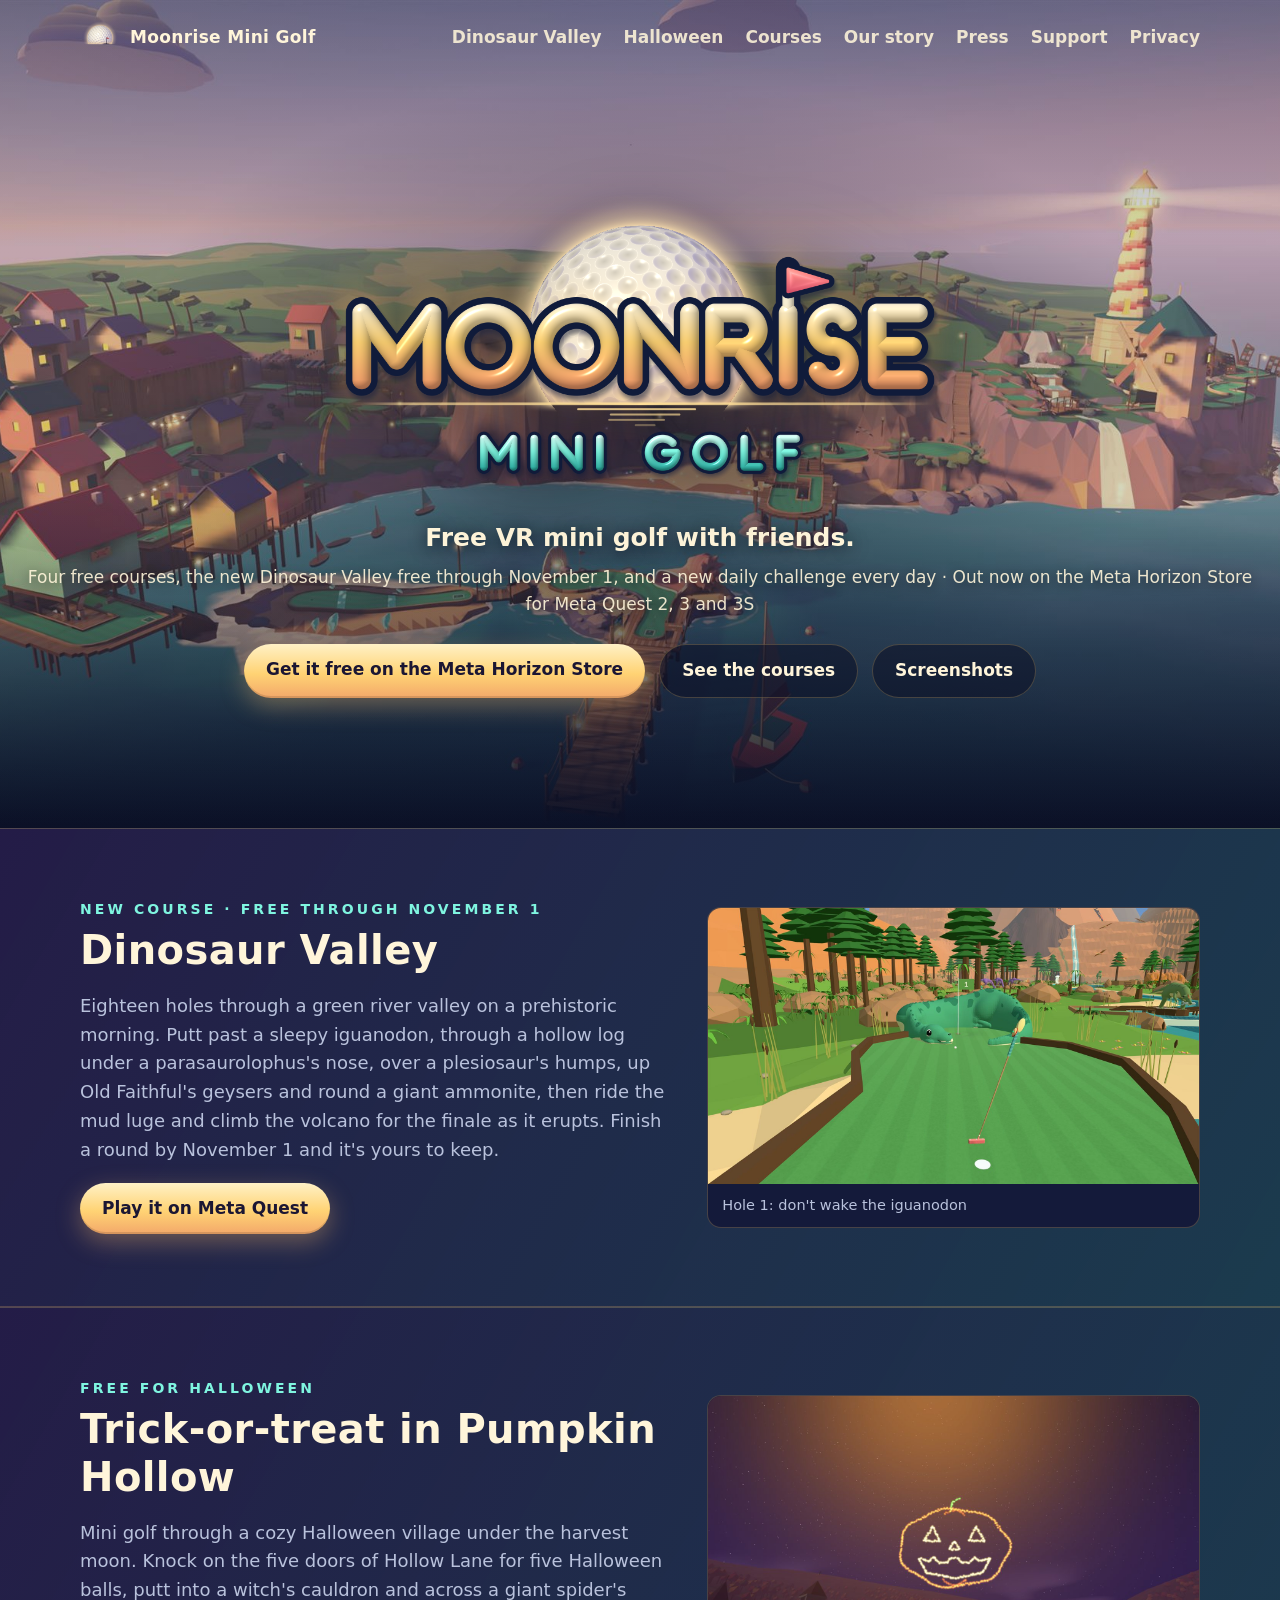
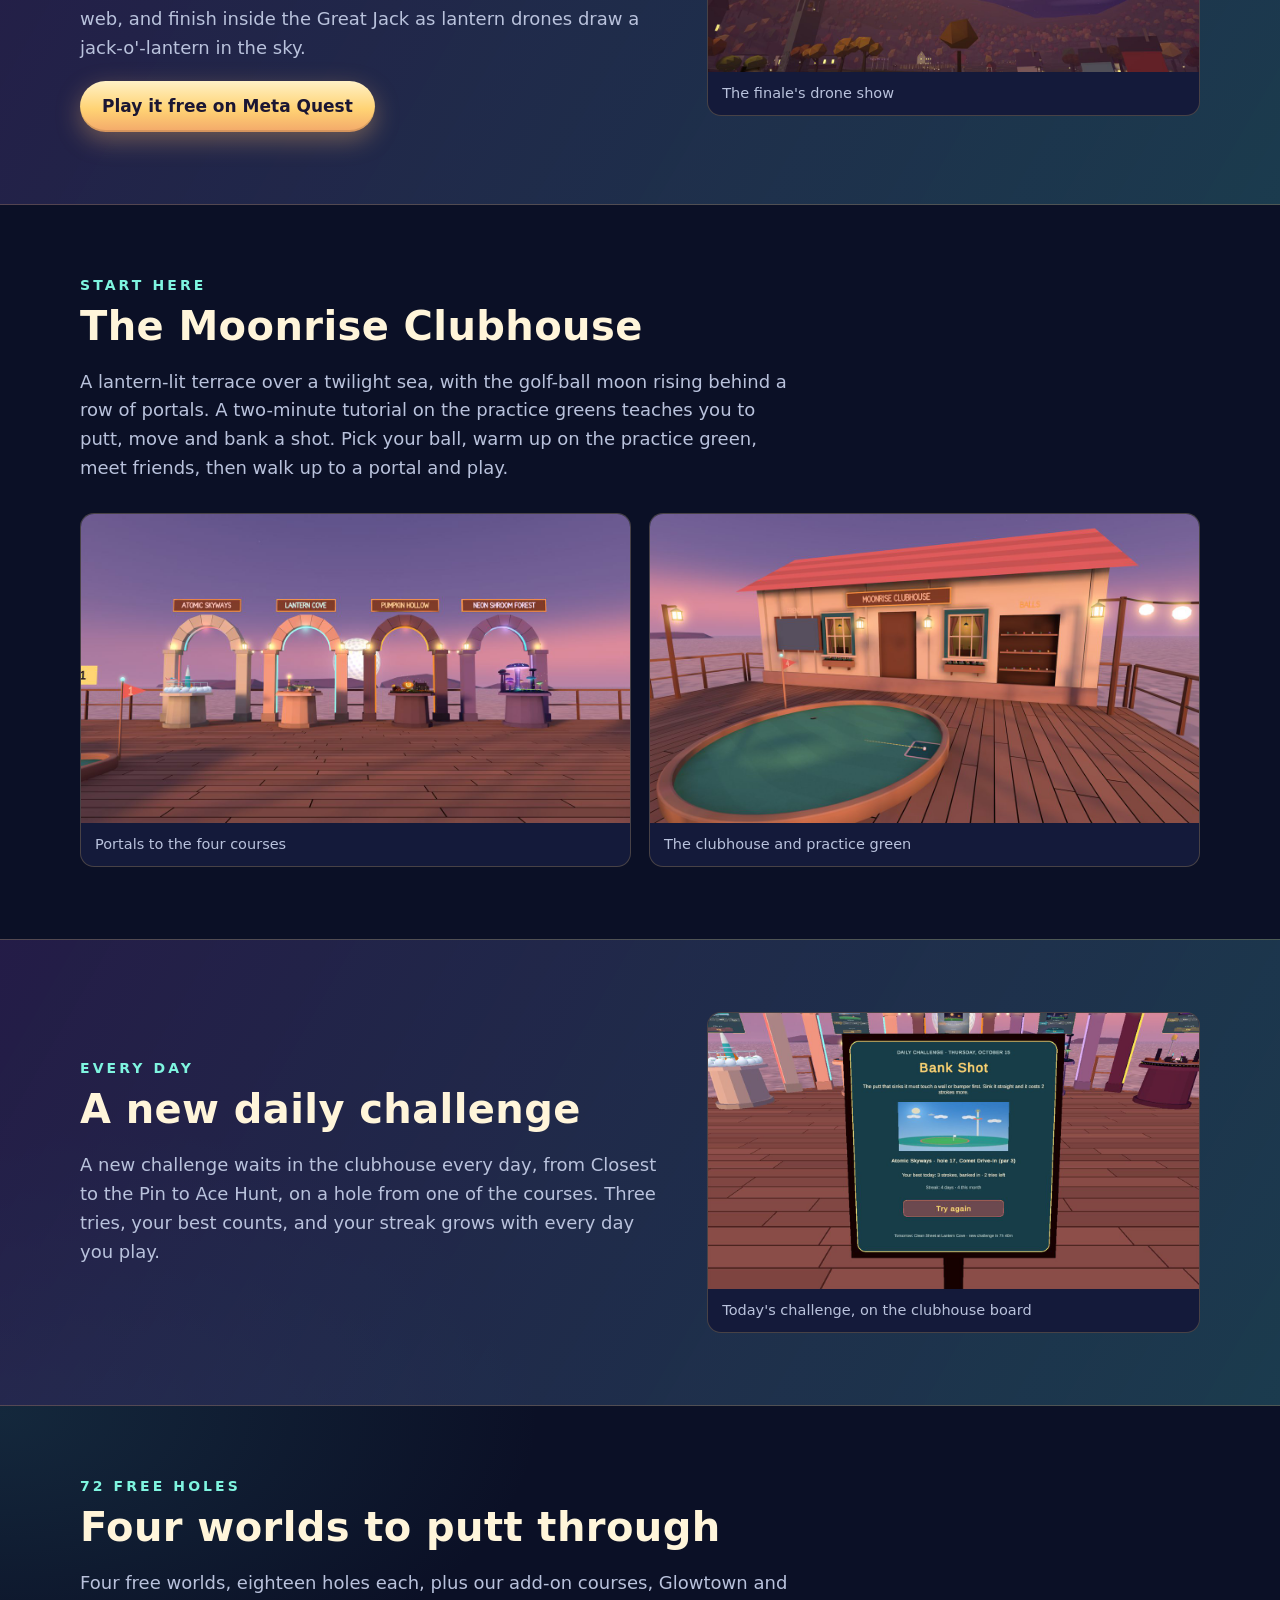
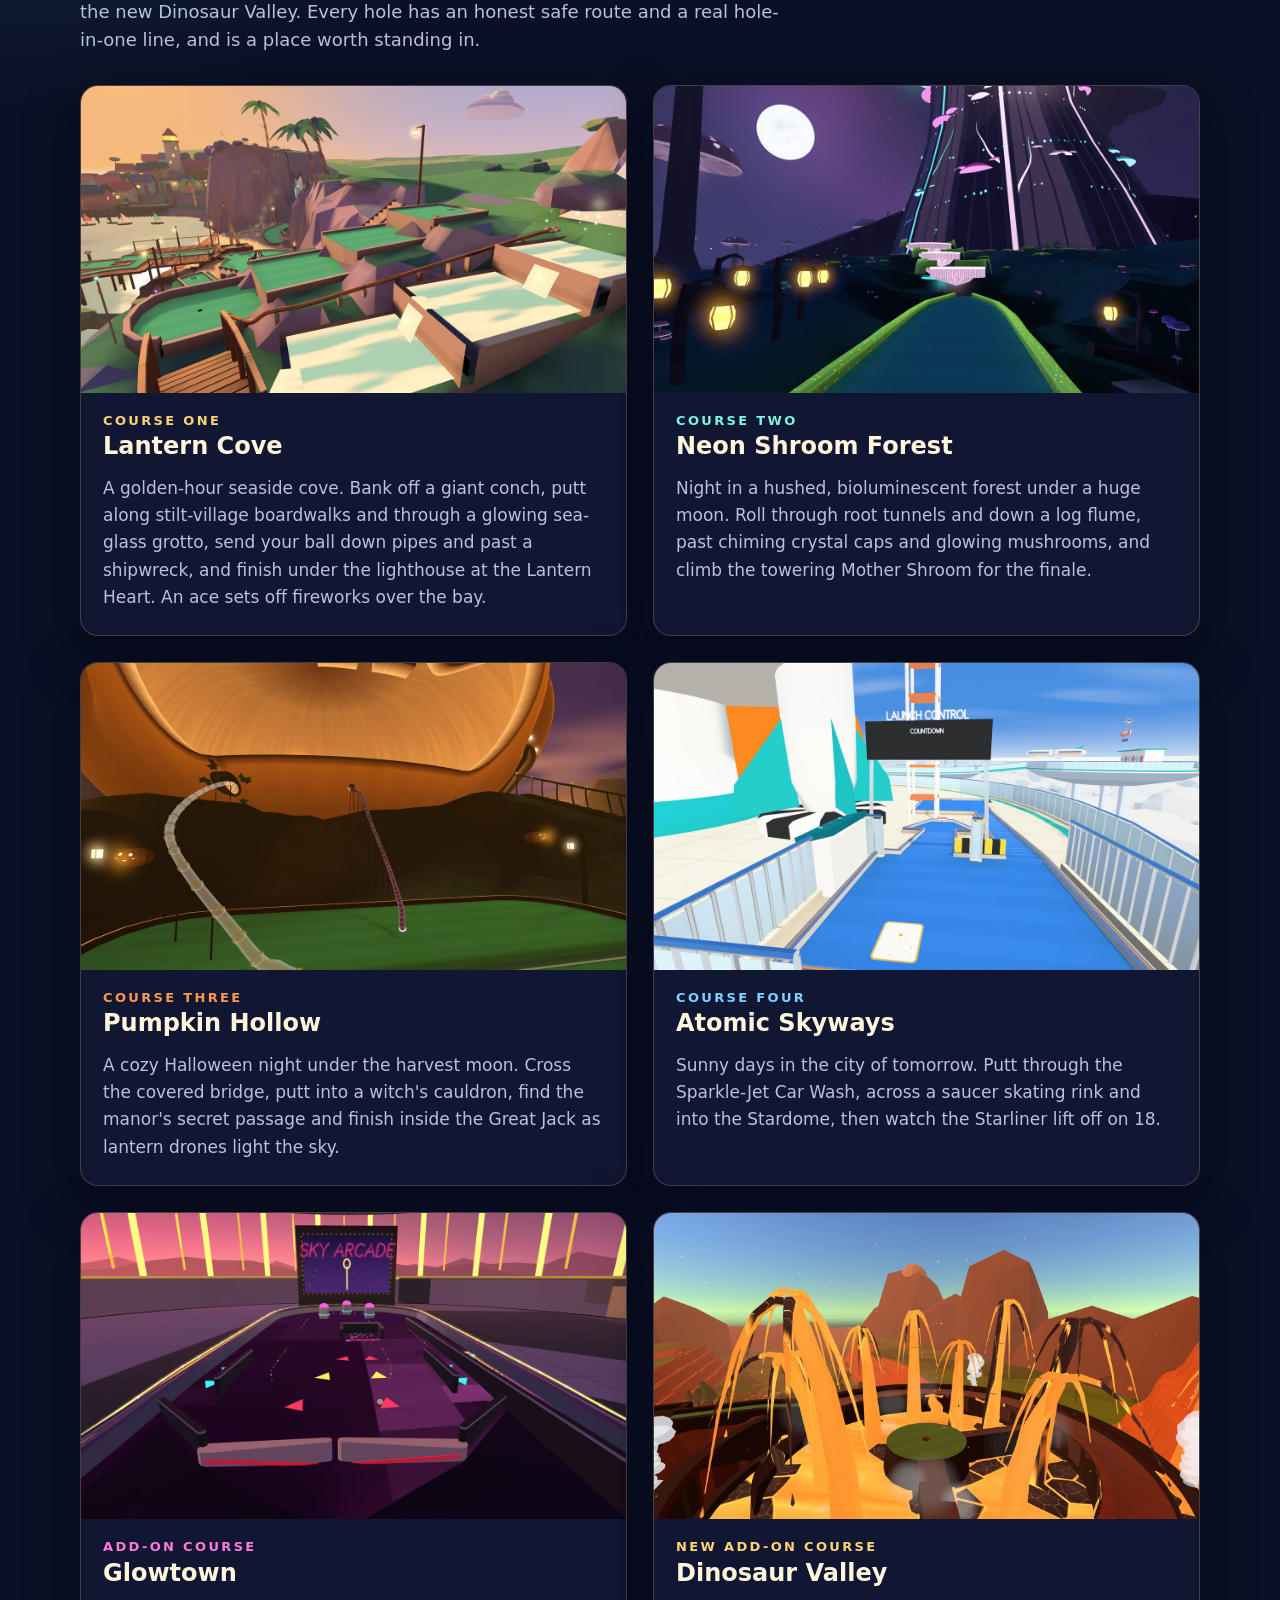
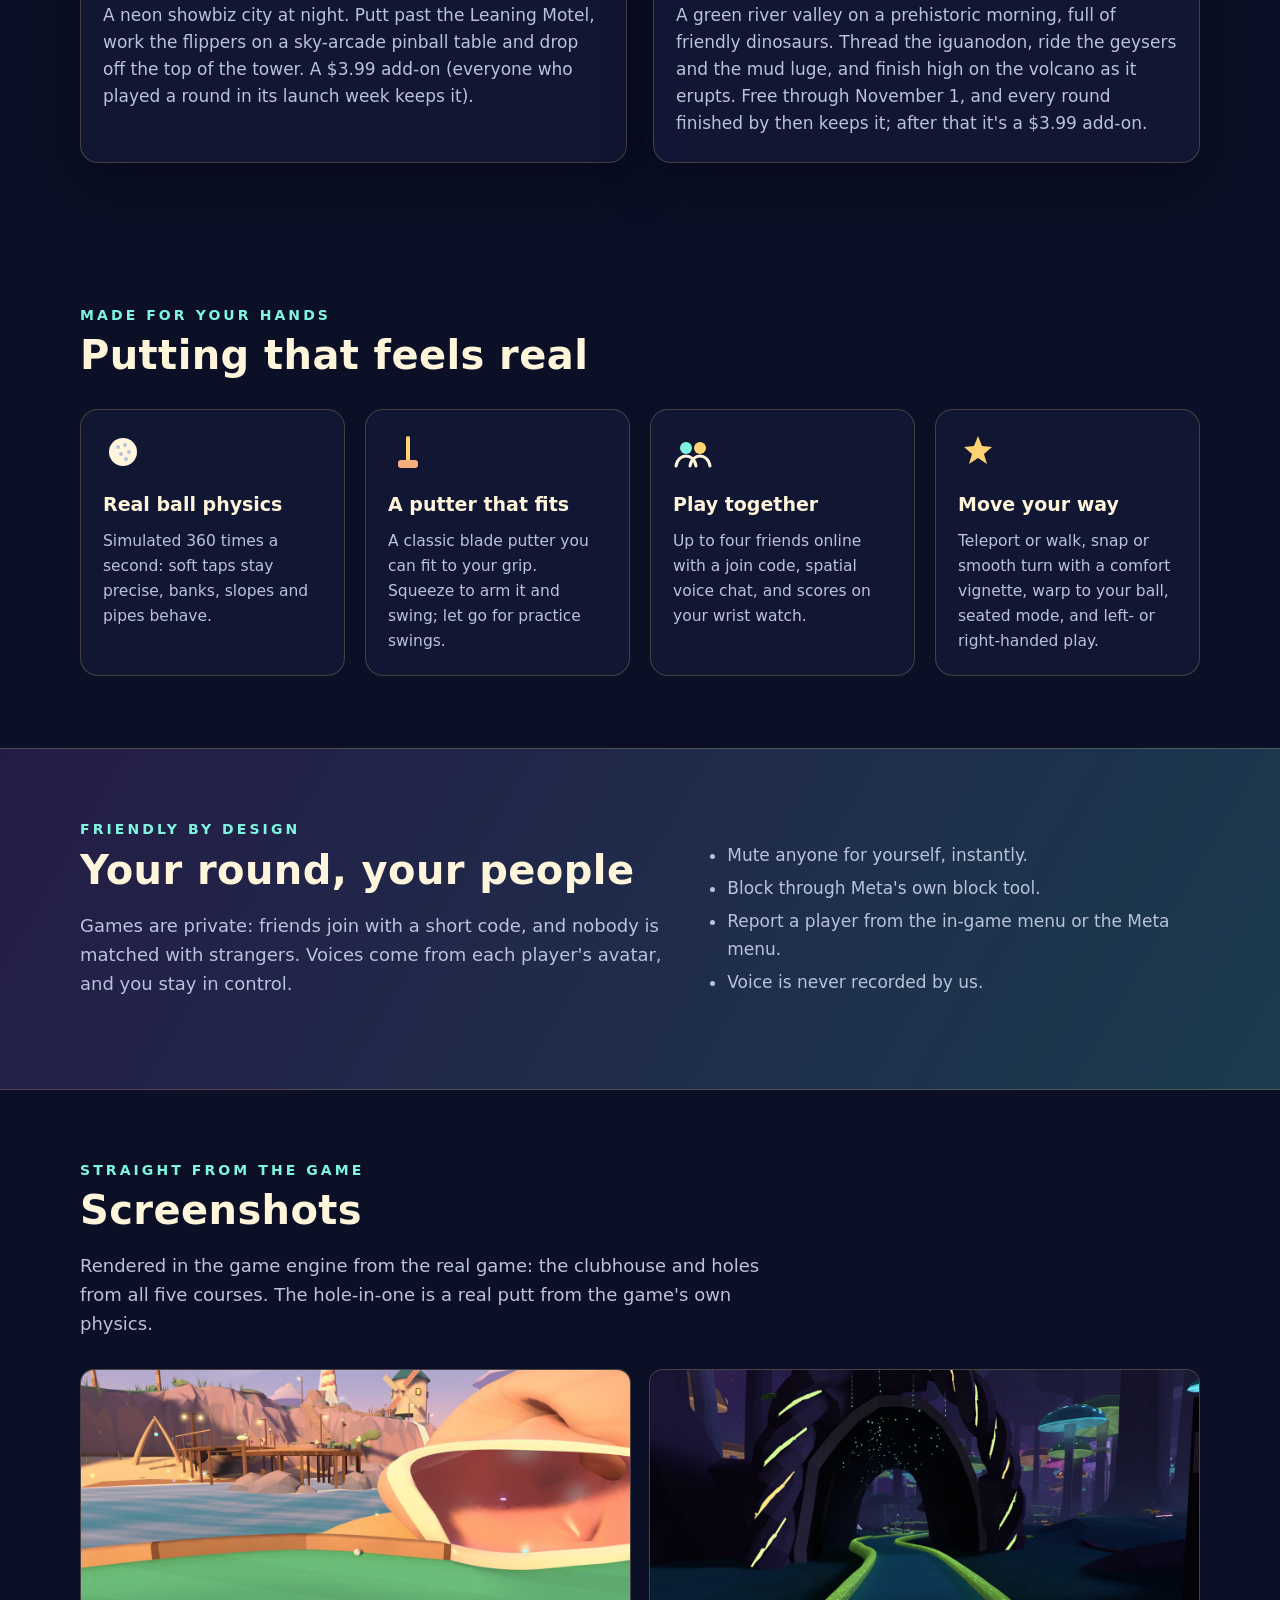
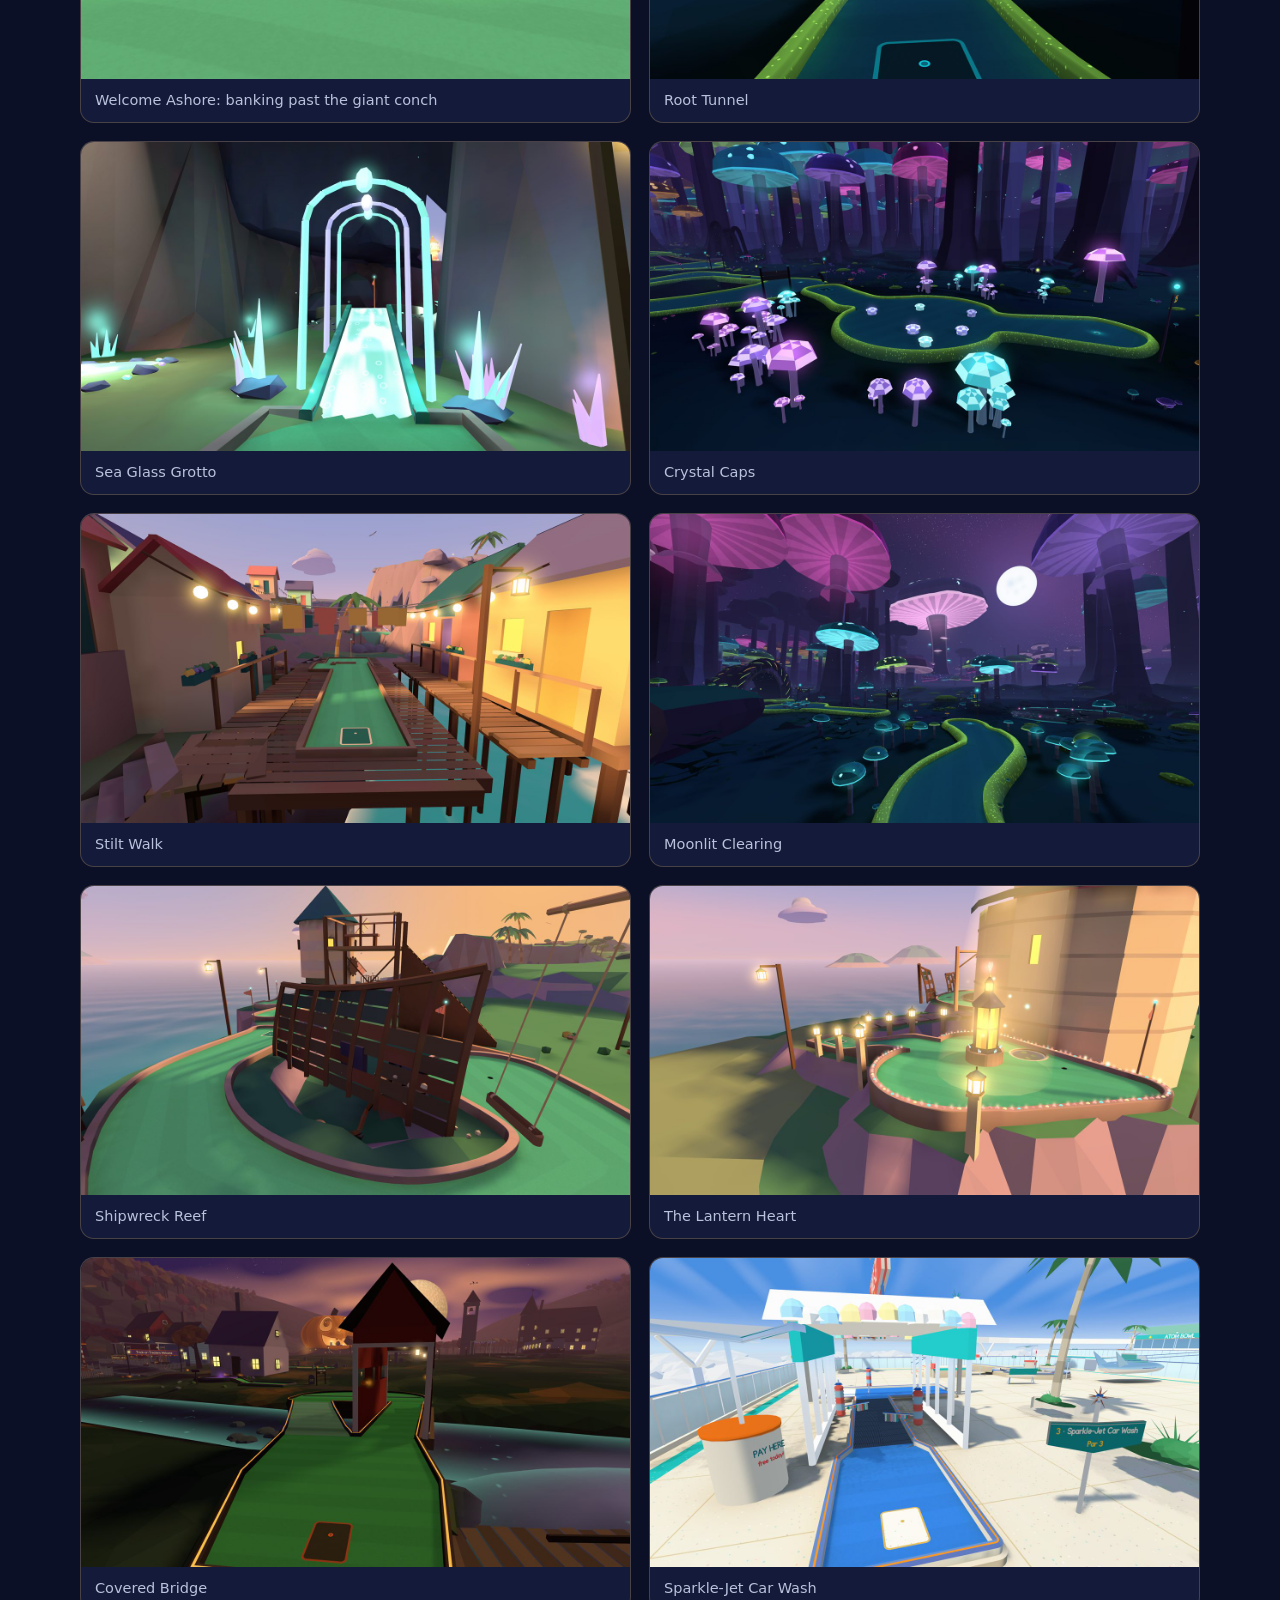
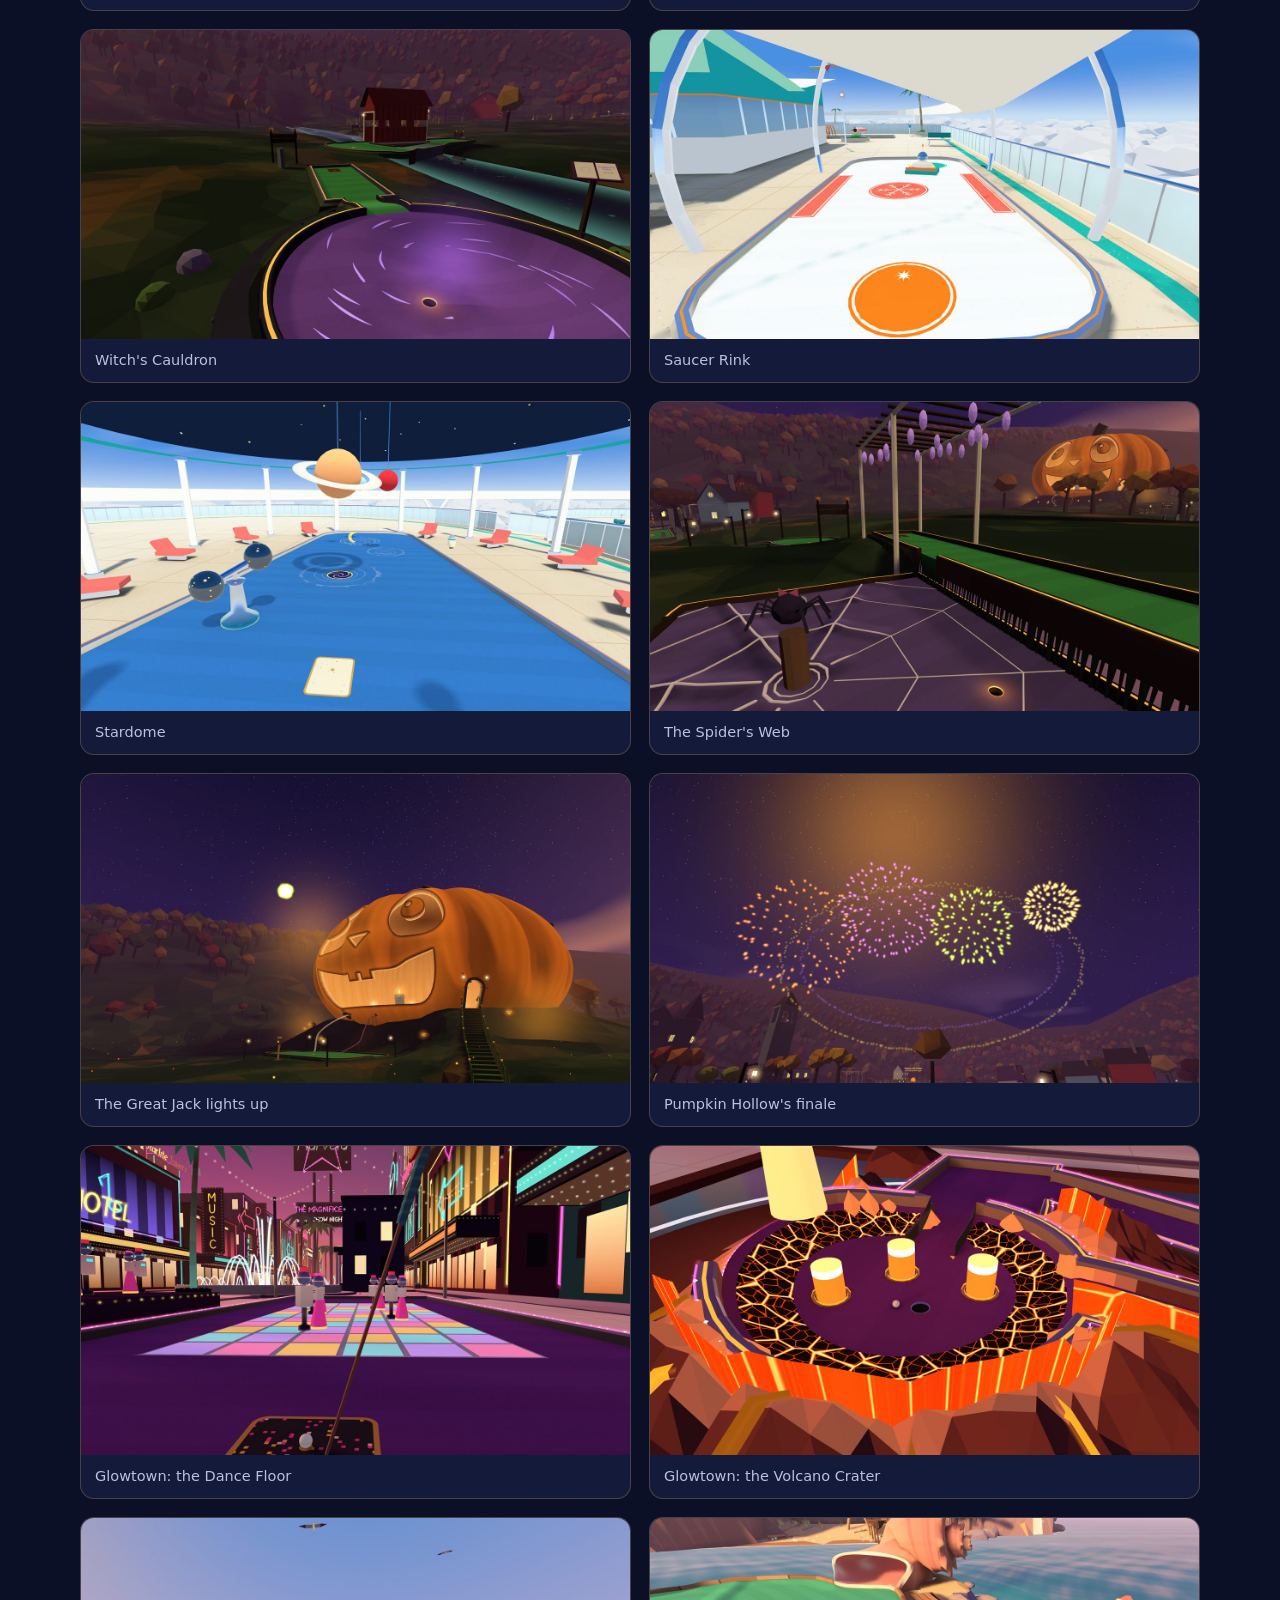
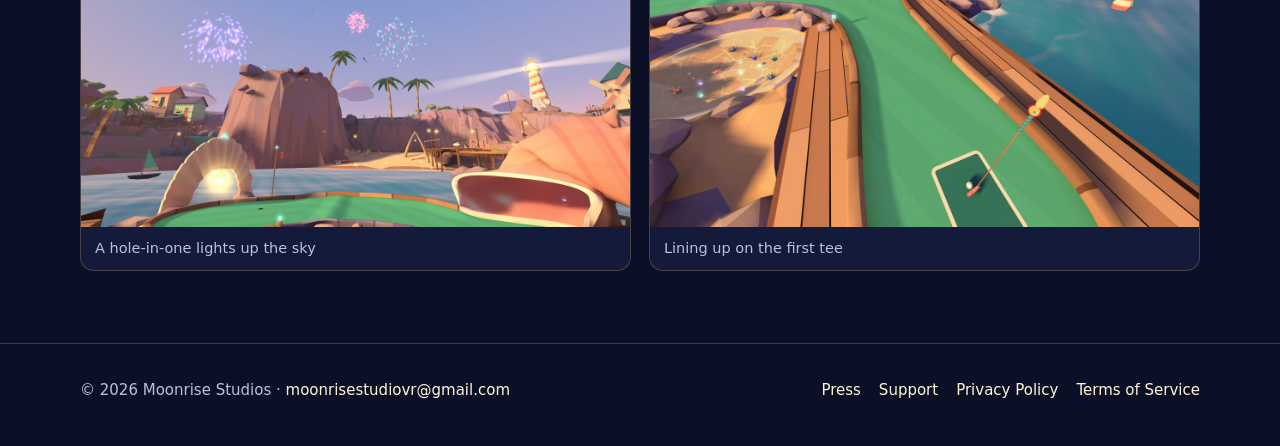
==== commit 4bacf2b9: "Dinosaur Valley on the home page (a band, a course card, the nav), Glowtown past its launch week, th" ====
--- a/index.html
+++ b/index.html
@@ -44,8 +44,10 @@
     <div class="wrap">
       <a class="brand" href="index.html"><img src="assets/mark-128.png" alt=""><span>Moonrise Mini Golf</span></a>
       <ul>
+        <li><a class="link" href="#dinosaur-valley">Dinosaur Valley</a></li>
         <li><a class="link" href="#halloween">Halloween</a></li>
         <li><a class="link" href="#courses">Courses</a></li>
+        <li><a class="link" href="story.html">Our story</a></li>
         <li><a class="link" href="press.html">Press</a></li>
         <li><a class="link" href="support.html">Support</a></li>
         <li><a class="link" href="privacy.html">Privacy</a></li>
@@ -57,7 +59,7 @@
     <div class="content">
       <h1 style="margin:0"><img class="logo" src="assets/logo.png" alt="Moonrise Mini Golf"></h1>
       <p class="tag">Free VR mini golf with friends.</p>
-      <p class="sub">Four free courses and a new daily challenge every day &middot; Out now on the Meta Horizon Store for Meta Quest 2, 3 and 3S</p>
+      <p class="sub">Four free courses, the new Dinosaur Valley free through November 1, and a new daily challenge every day &middot; Out now on the Meta Horizon Store for Meta Quest 2, 3 and 3S</p>
       <div class="buttons">
         <a class="btn" href="https://vr.meta.me/s/212g9W8agUth2ZL">Get it free on the Meta Horizon Store</a>
         <a class="btn ghost" href="#courses">See the courses</a>
@@ -67,6 +69,18 @@
   </header>
 
   <main>
+    <section class="band" id="dinosaur-valley">
+      <div class="wrap">
+        <div>
+          <h2><span class="eyebrow">New course &middot; free through November 1</span>Dinosaur Valley</h2>
+          <p class="lead">Eighteen holes through a green river valley on a prehistoric morning. Putt past a sleepy iguanodon, through a hollow log under a parasaurolophus's nose, over a plesiosaur's humps, up Old Faithful's geysers and round a giant ammonite, then ride the mud luge and climb the volcano for the finale as it erupts. Finish a round by November 1 and it's yours to keep.</p>
+          <div class="buttons" style="justify-content:flex-start"><a class="btn" href="https://vr.meta.me/s/212g9W8agUth2ZL">Play it on Meta Quest</a></div>
+        </div>
+        <div class="gallery" style="margin-top:0;grid-template-columns:1fr">
+          <figure><img loading="lazy" src="assets/shots/dv_h01_sleepy_iguanodon.jpg" alt="A putt rolling toward a sleepy green iguanodon curled round the first green, a waterfall and a volcano behind"><figcaption>Hole 1: don't wake the iguanodon</figcaption></figure>
+        </div>
+      </div>
+    </section>
     <section class="band" id="halloween">
       <div class="wrap">
         <div>
@@ -106,7 +120,7 @@
     <section id="courses">
       <div class="wrap">
         <h2><span class="eyebrow">72 free holes</span>Four worlds to putt through</h2>
-        <p class="lead">Four free worlds, eighteen holes each, plus Glowtown, our first add-on course. Every hole has an honest safe route and a real hole-in-one line, and is a place worth standing in.</p>
+        <p class="lead">Four free worlds, eighteen holes each, plus our add-on courses, Glowtown and the new Dinosaur Valley. Every hole has an honest safe route and a real hole-in-one line, and is a place worth standing in.</p>
         <div class="courses">
           <article class="course">
             <img class="art" src="assets/shots/cove_h14_waterfall_pools.jpg" alt="Terraced greens stepping down a sunlit cliff above the cove">
@@ -140,7 +154,14 @@
             <img class="art" src="assets/shots/glowtown_h16_sky_arcade.jpg" alt="A pinball-table green with flippers and bumpers under the Sky Arcade's neon sign at sunset">
             <div class="body">
               <h3><small>Add-on course</small>Glowtown</h3>
-              <p>A neon showbiz city at night. Putt past the Leaning Motel, work the flippers on a sky-arcade pinball table and drop off the top of the tower. Play a round by October 18 and it's yours to keep; after that it's a $3.99 add-on.</p>
+              <p>A neon showbiz city at night. Putt past the Leaning Motel, work the flippers on a sky-arcade pinball table and drop off the top of the tower. A $3.99 add-on (everyone who played a round in its launch week keeps it).</p>
+            </div>
+          </article>
+          <article class="course">
+            <img class="art" src="assets/shots/dv_h18_crater_erupting.jpg" alt="The last green on an island in the volcano crater, ringed by fountains of lava as the volcano erupts">
+            <div class="body">
+              <h3><small>New add-on course</small>Dinosaur Valley</h3>
+              <p>A green river valley on a prehistoric morning, full of friendly dinosaurs. Thread the iguanodon, ride the geysers and the mud luge, and finish high on the volcano as it erupts. Free through November 1, and every round finished by then keeps it; after that it's a $3.99 add-on.</p>
             </div>
           </article>
         </div>
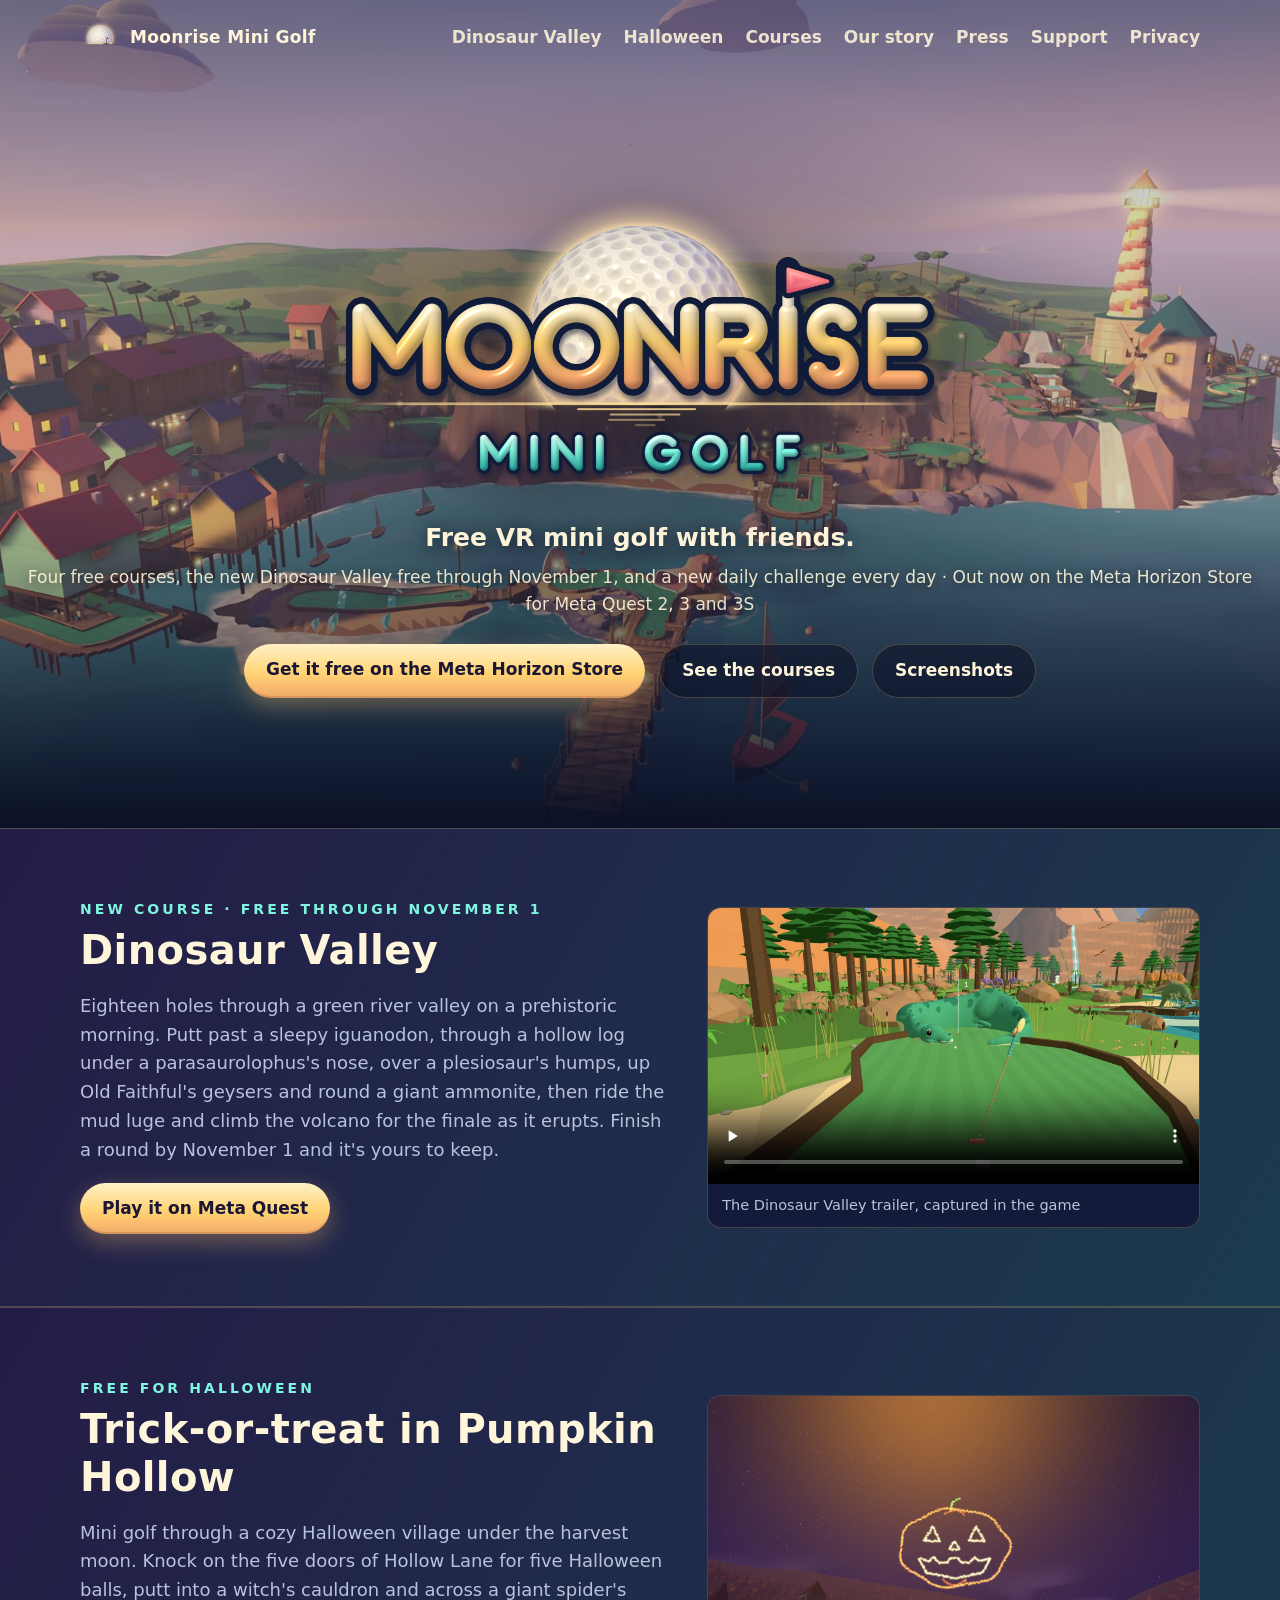
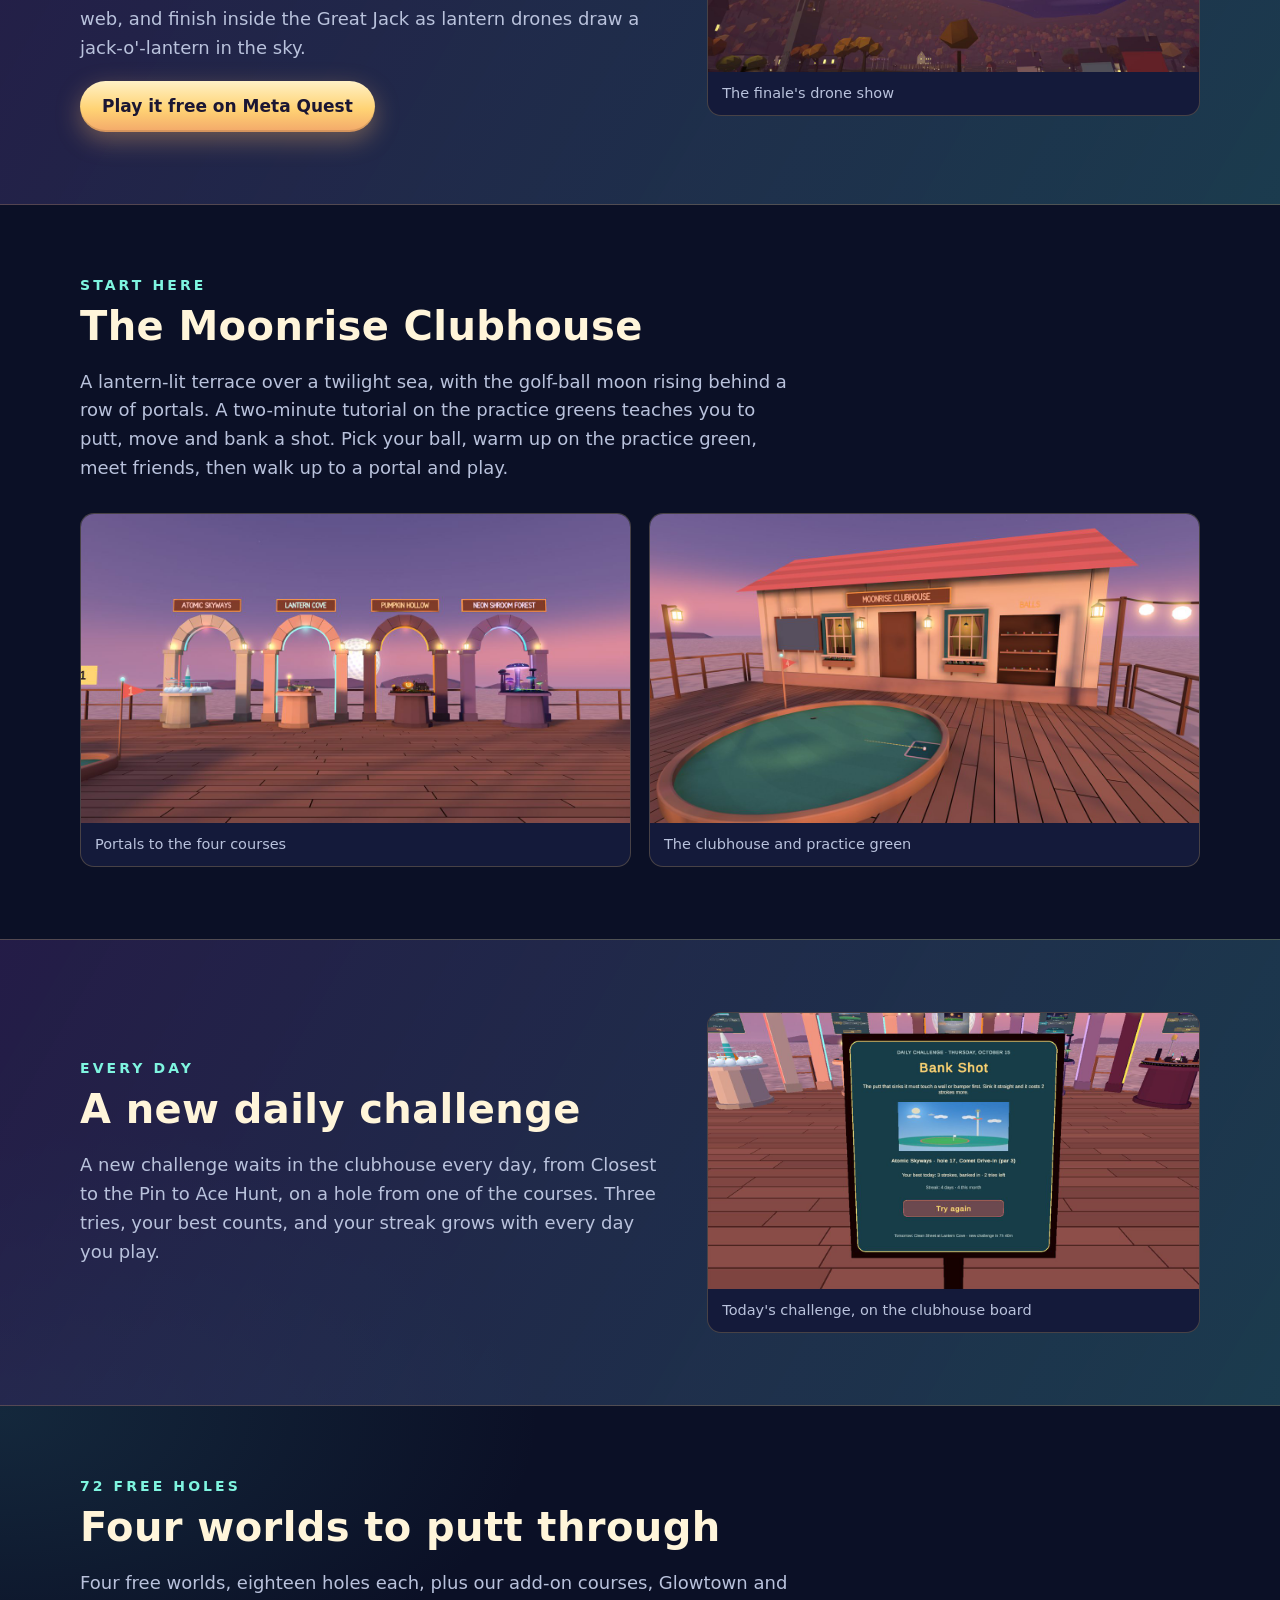
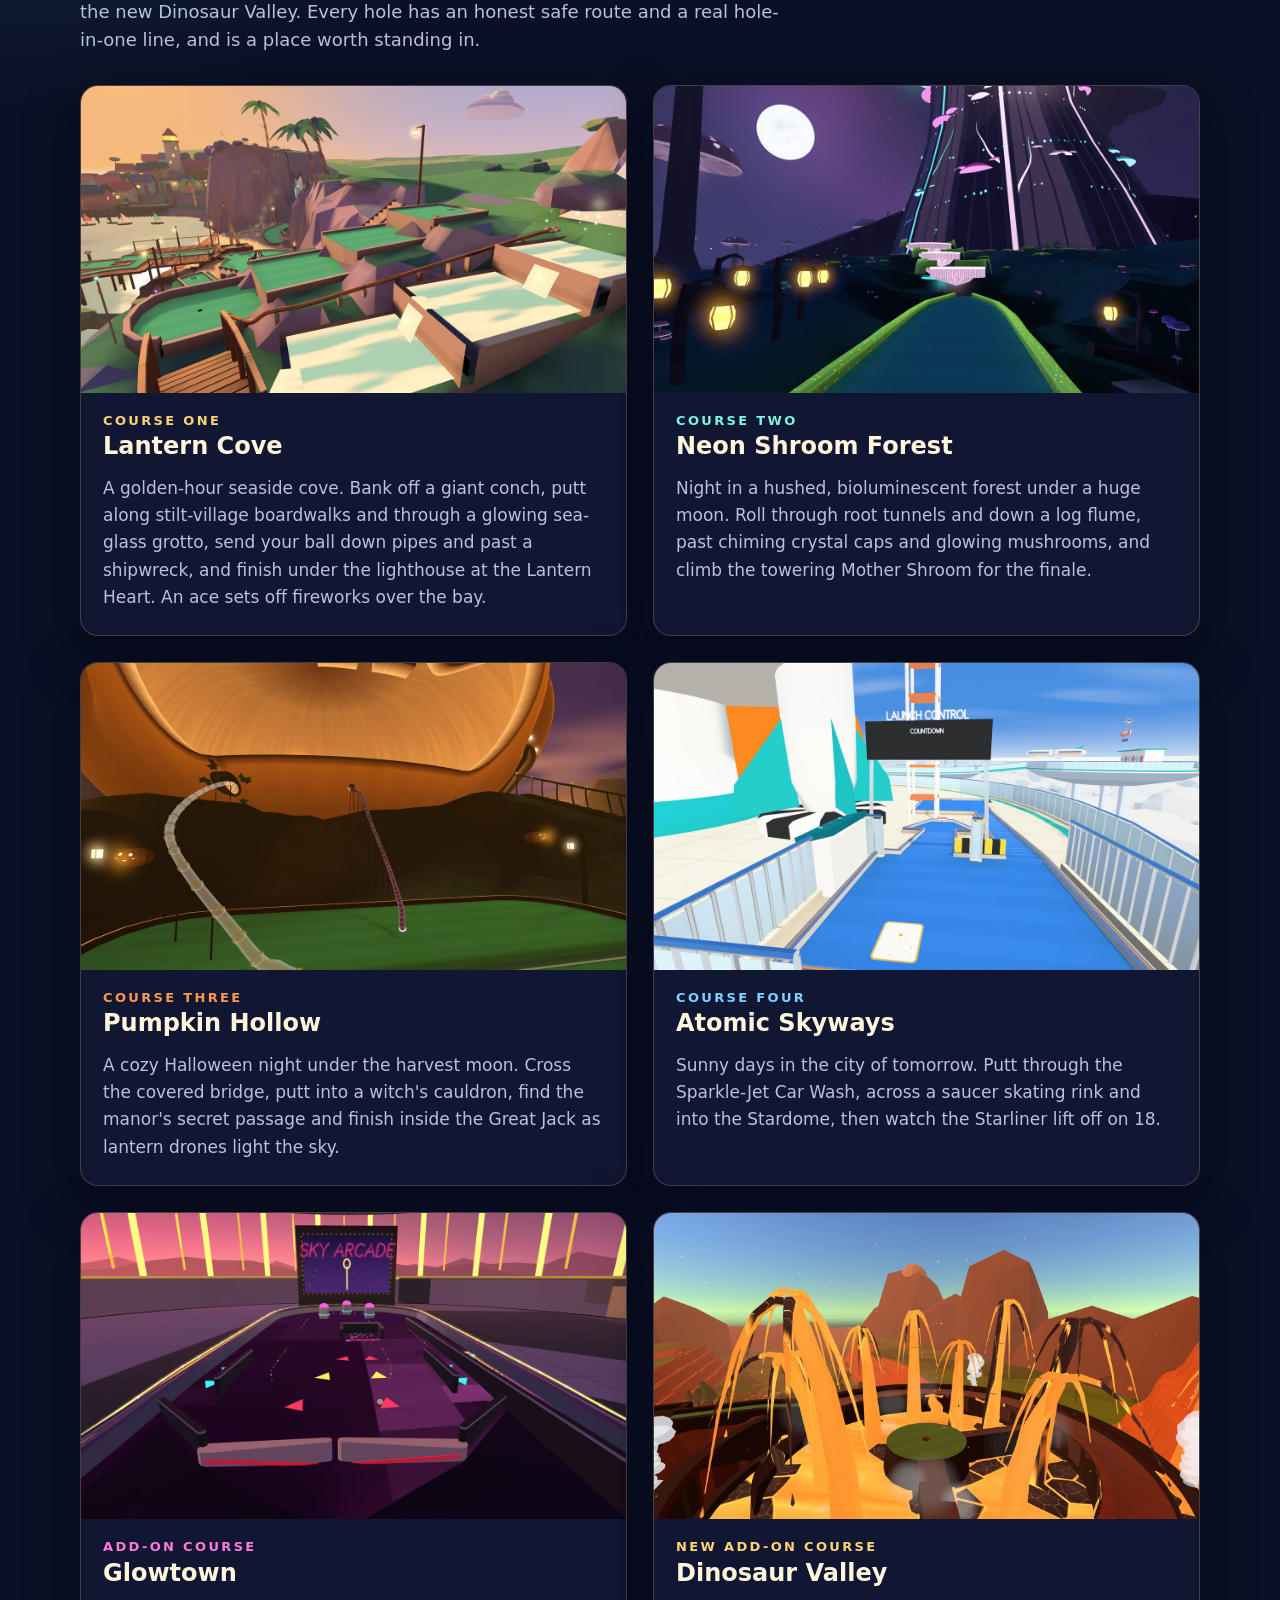
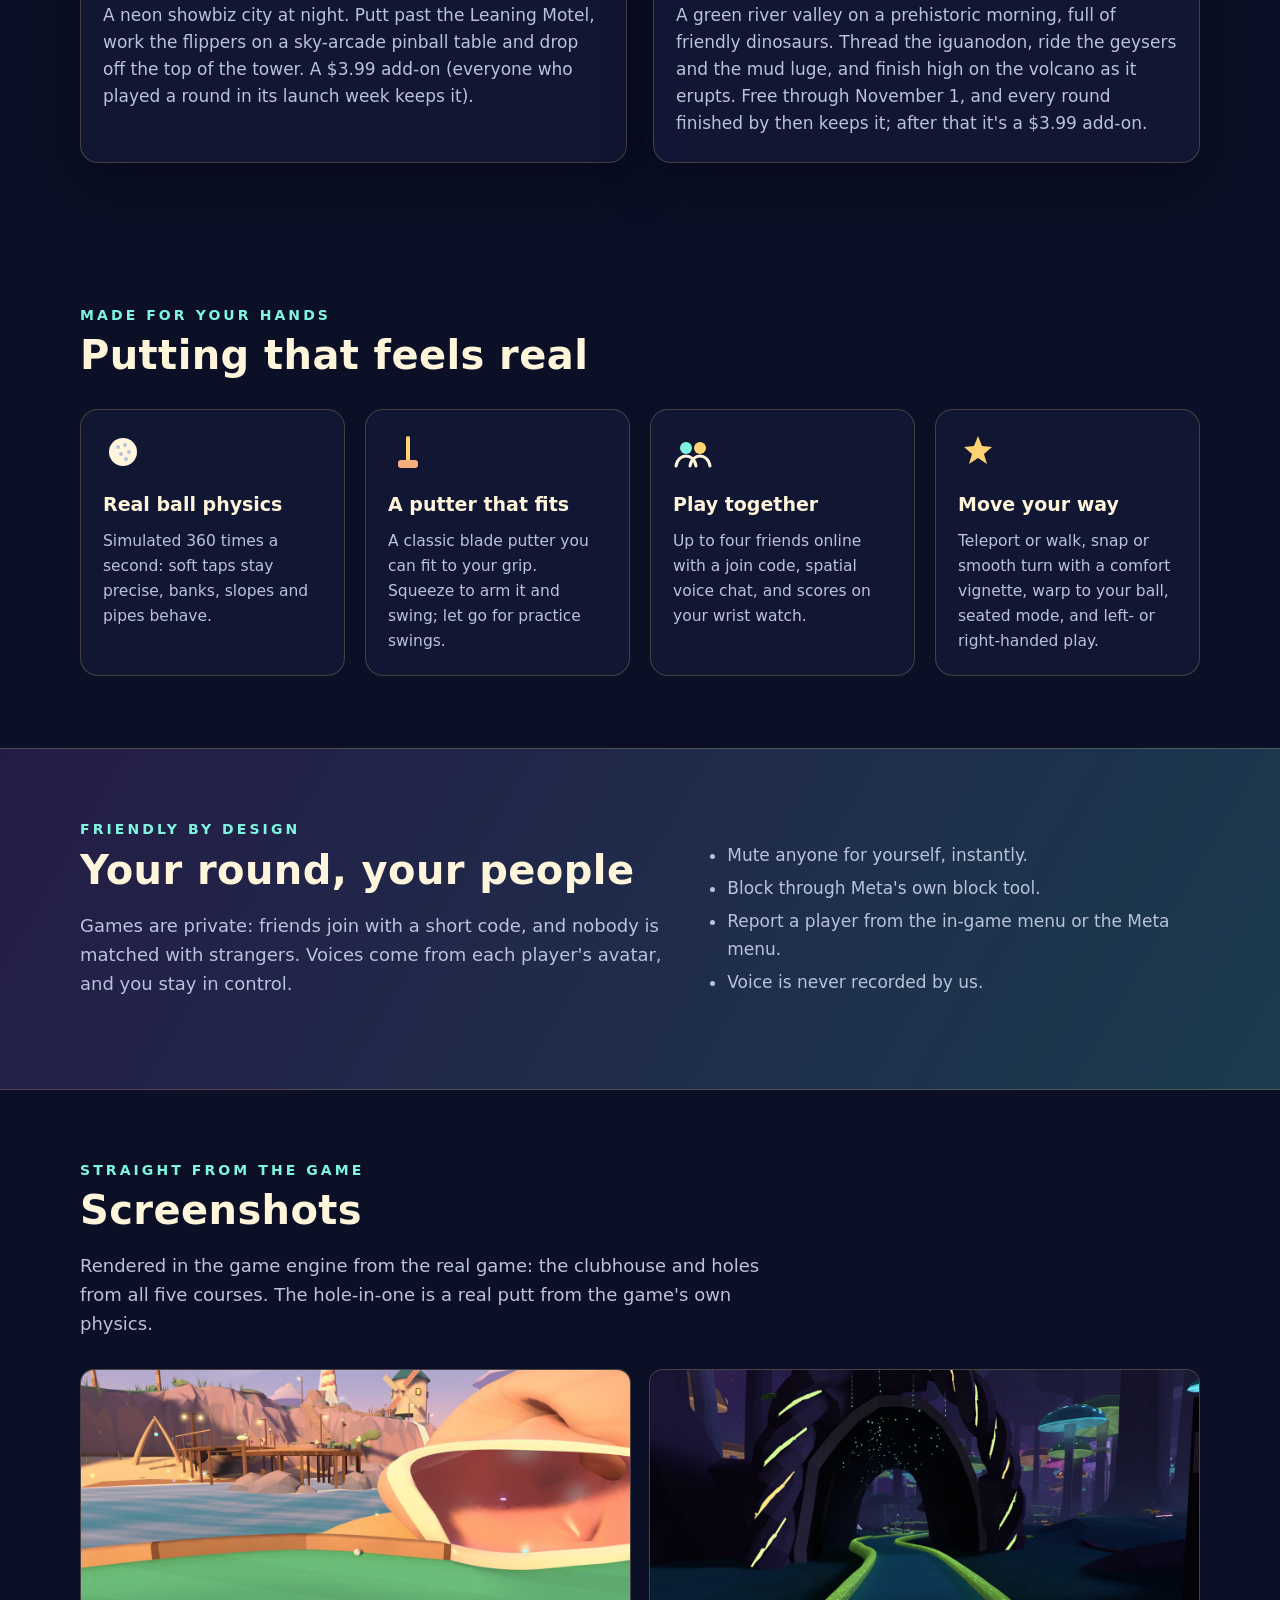
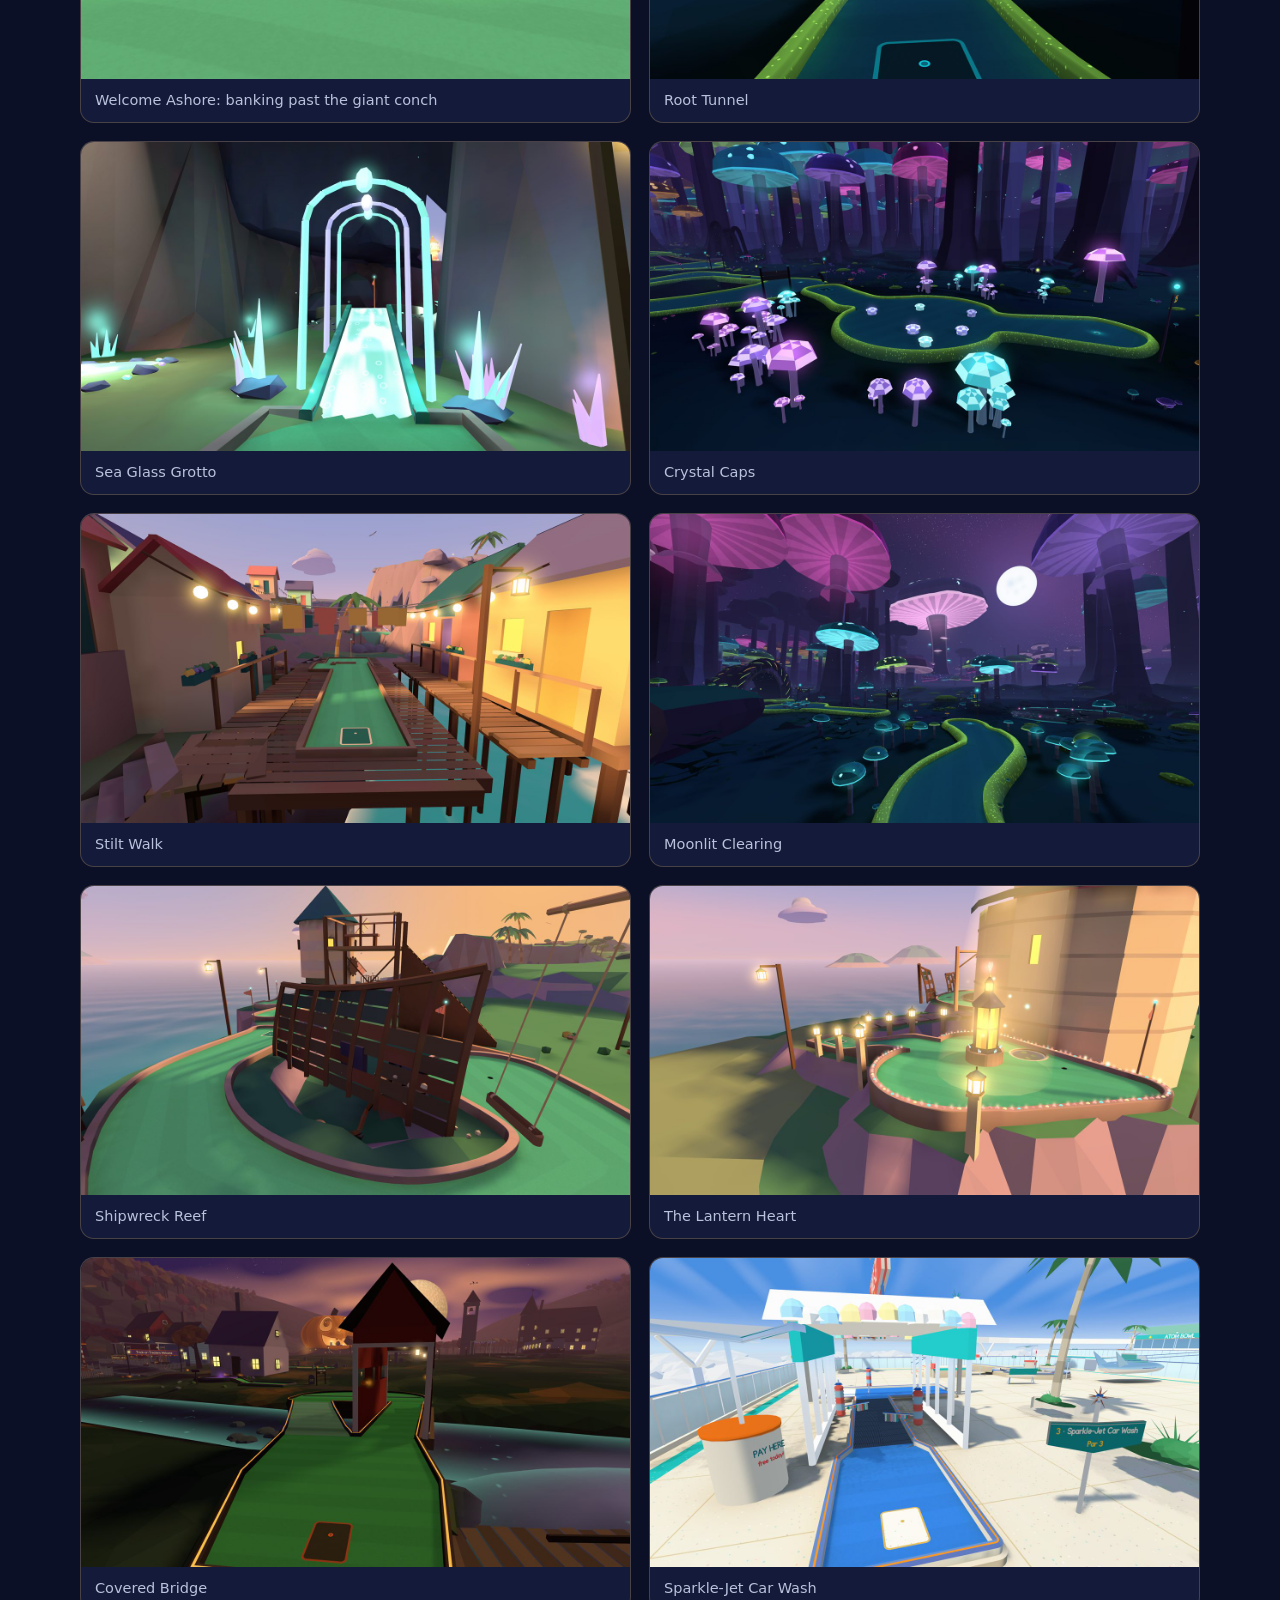
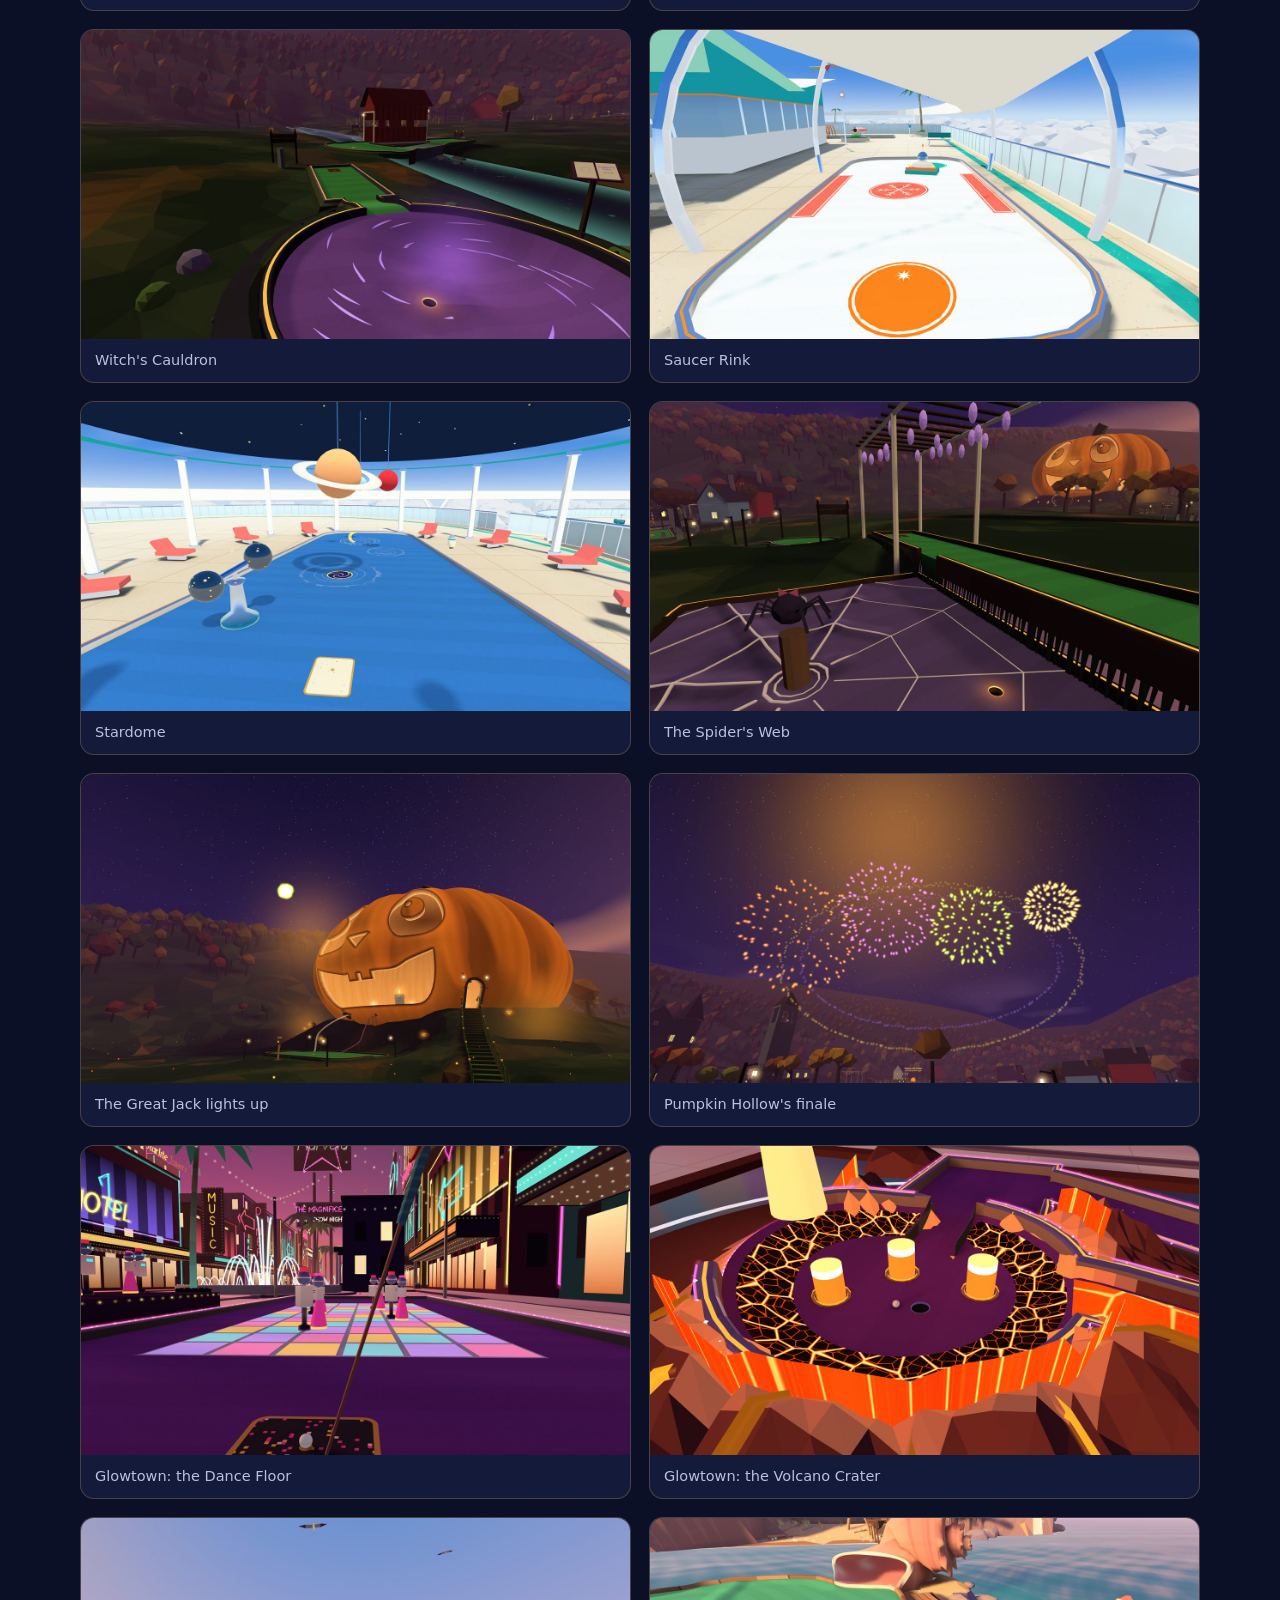
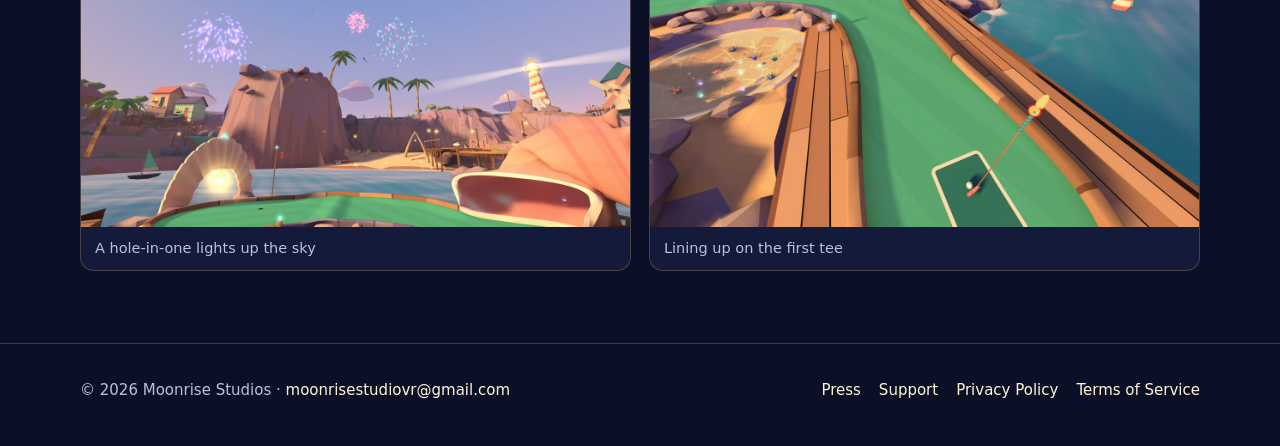
==== commit 549fda7c: "Dinosaur Valley band: the trailer, played on the page (46 s, captured in the game) Co-Authored-By: C" ====
--- a/index.html
+++ b/index.html
@@ -77,7 +77,7 @@
           <div class="buttons" style="justify-content:flex-start"><a class="btn" href="https://vr.meta.me/s/212g9W8agUth2ZL">Play it on Meta Quest</a></div>
         </div>
         <div class="gallery" style="margin-top:0;grid-template-columns:1fr">
-          <figure><img loading="lazy" src="assets/shots/dv_h01_sleepy_iguanodon.jpg" alt="A putt rolling toward a sleepy green iguanodon curled round the first green, a waterfall and a volcano behind"><figcaption>Hole 1: don't wake the iguanodon</figcaption></figure>
+          <figure><video controls playsinline preload="none" poster="assets/shots/dv_h01_sleepy_iguanodon.jpg" style="display:block;width:100%;aspect-ratio:16/9;object-fit:cover;background:#000" aria-label="Dinosaur Valley trailer: the sleepy iguanodon, the mud luge, the geysers, the giant ammonite, the T-rex, and the volcano erupting on hole 18"><source src="assets/video/dinosaur-valley-trailer.mp4" type="video/mp4"></video><figcaption>The Dinosaur Valley trailer, captured in the game</figcaption></figure>
         </div>
       </div>
     </section>
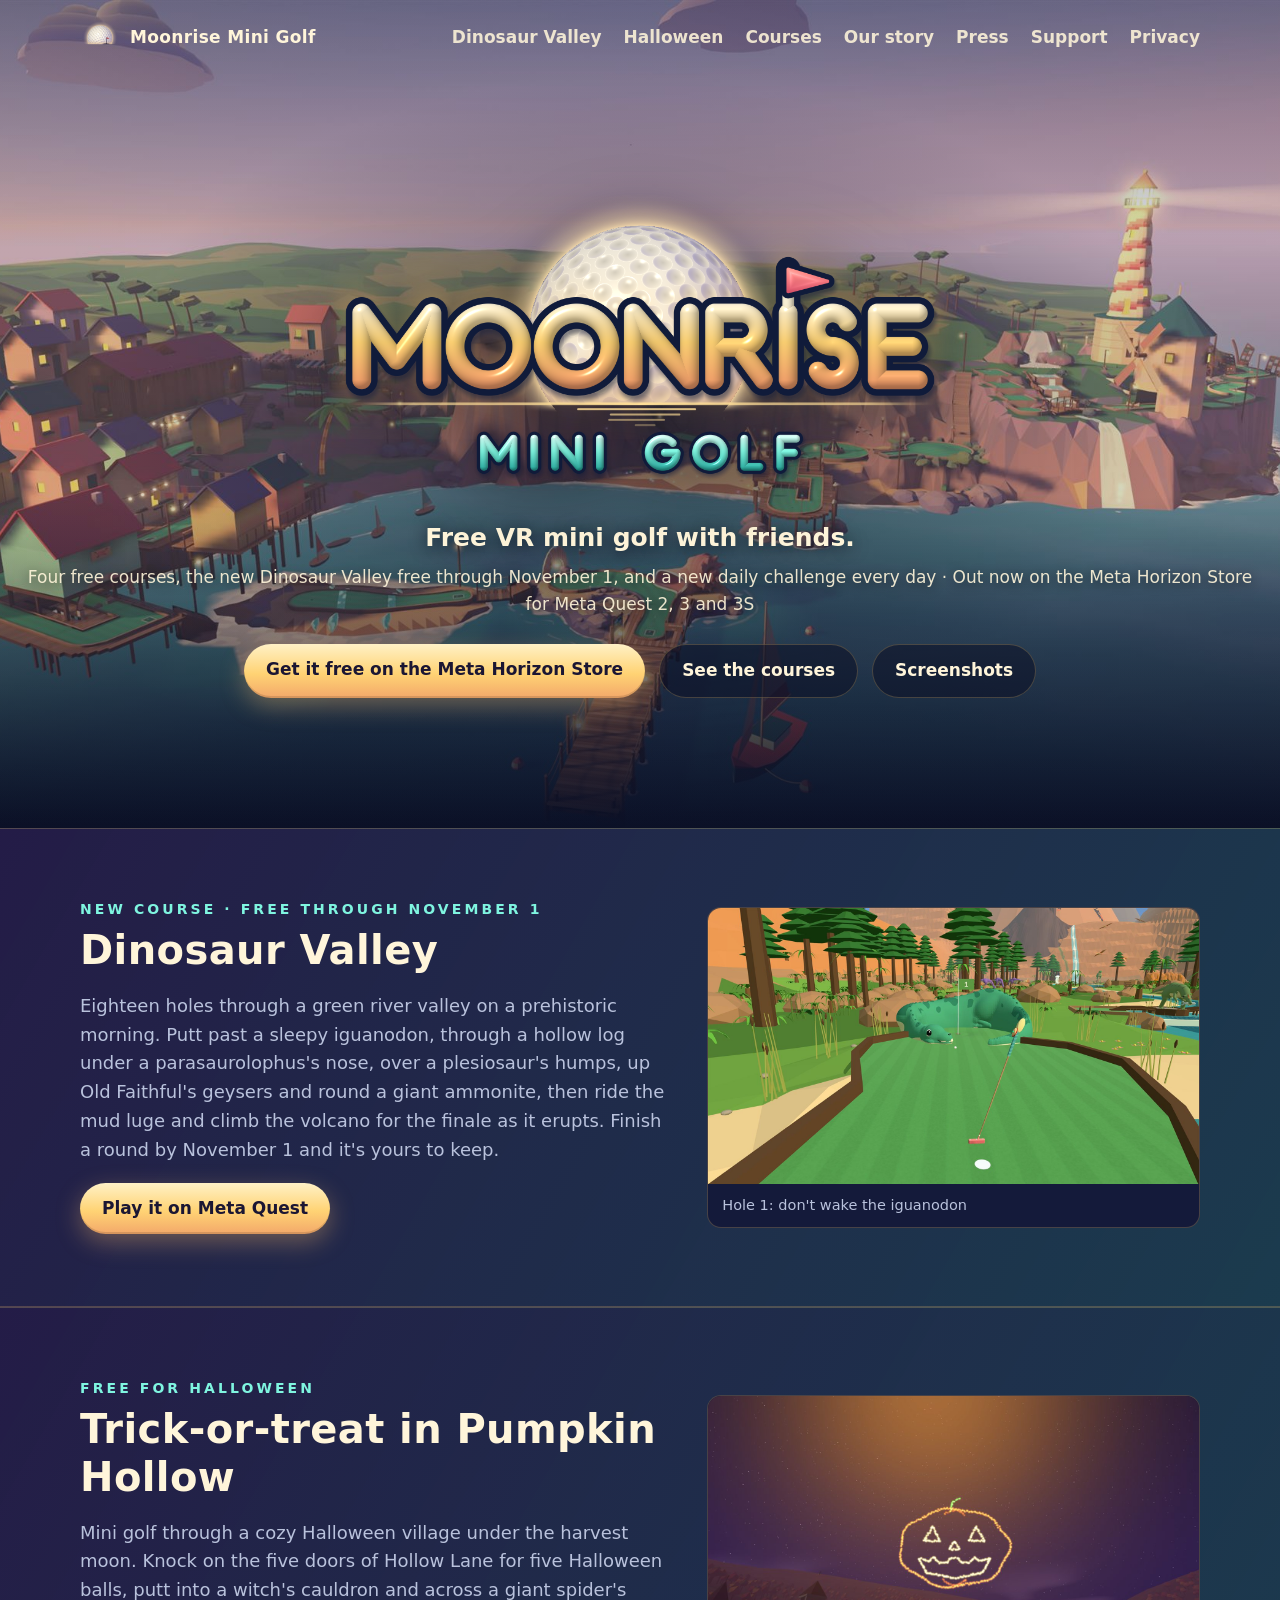
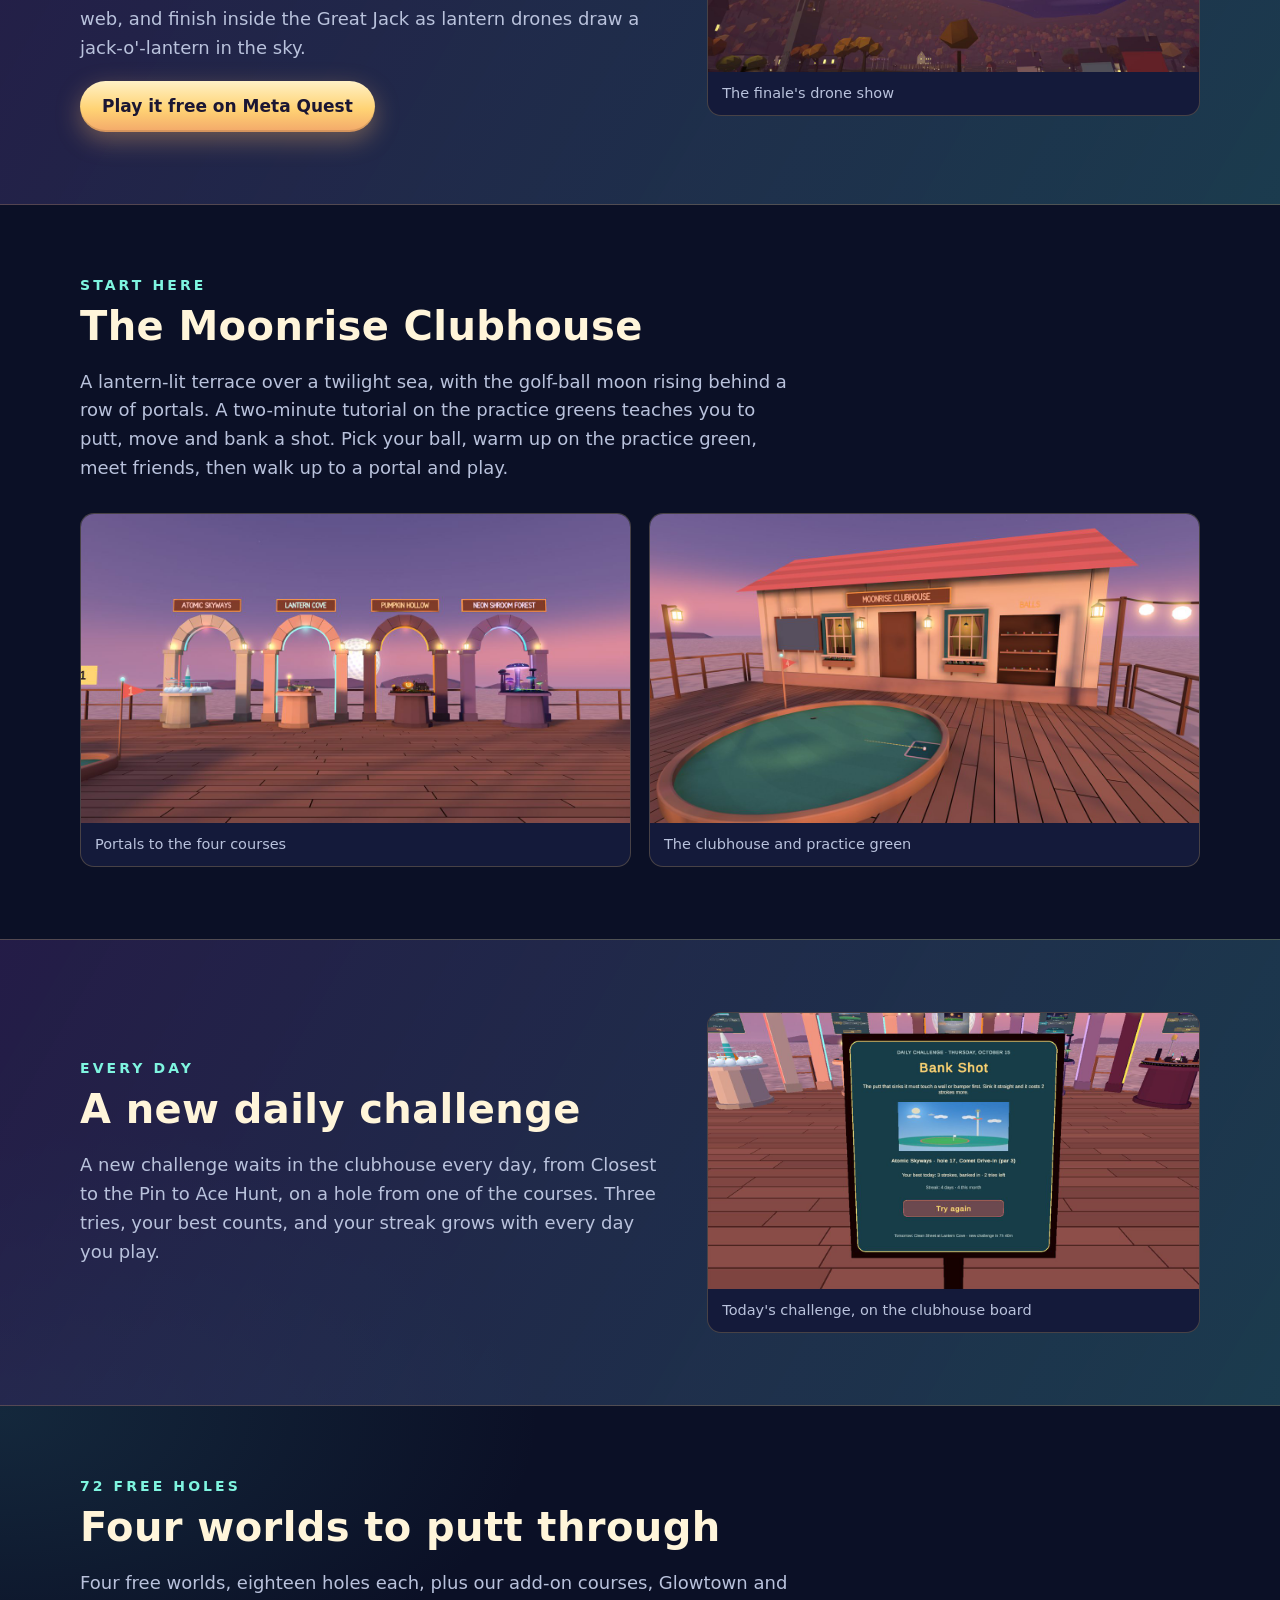
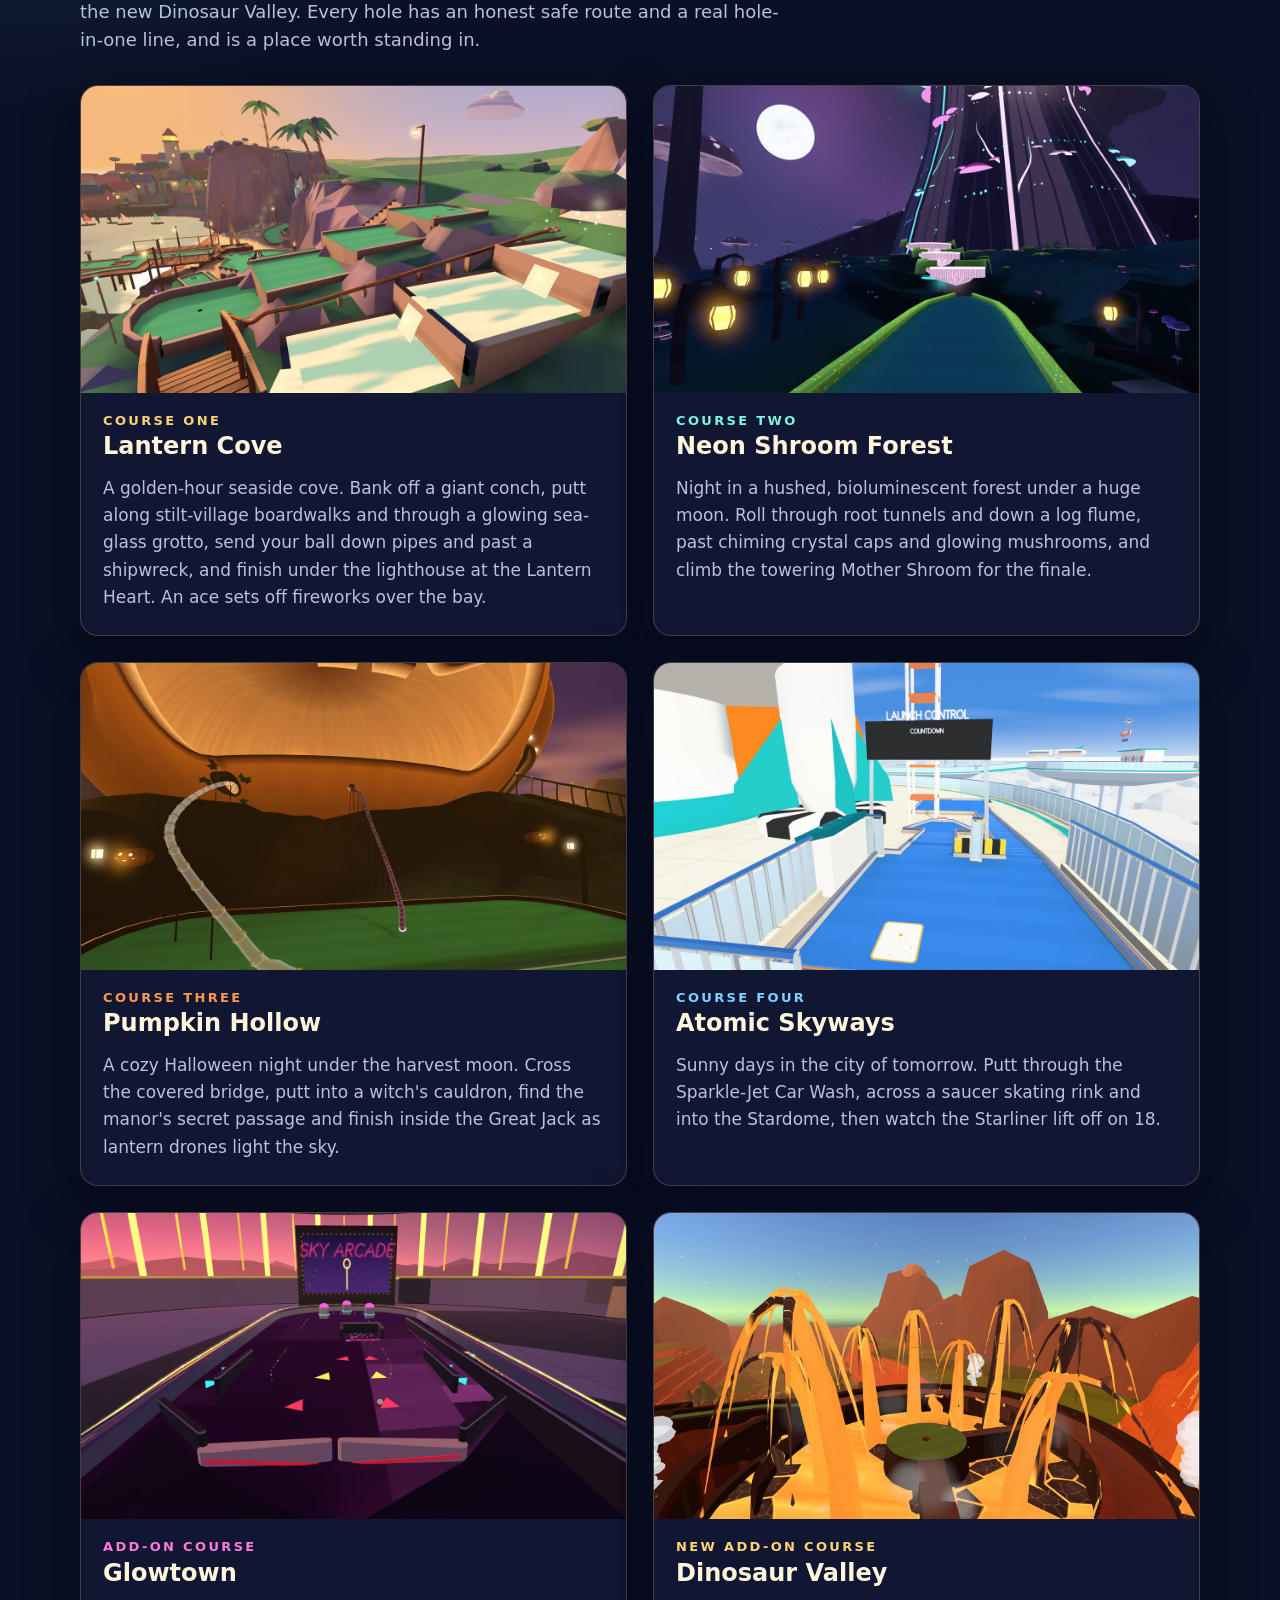
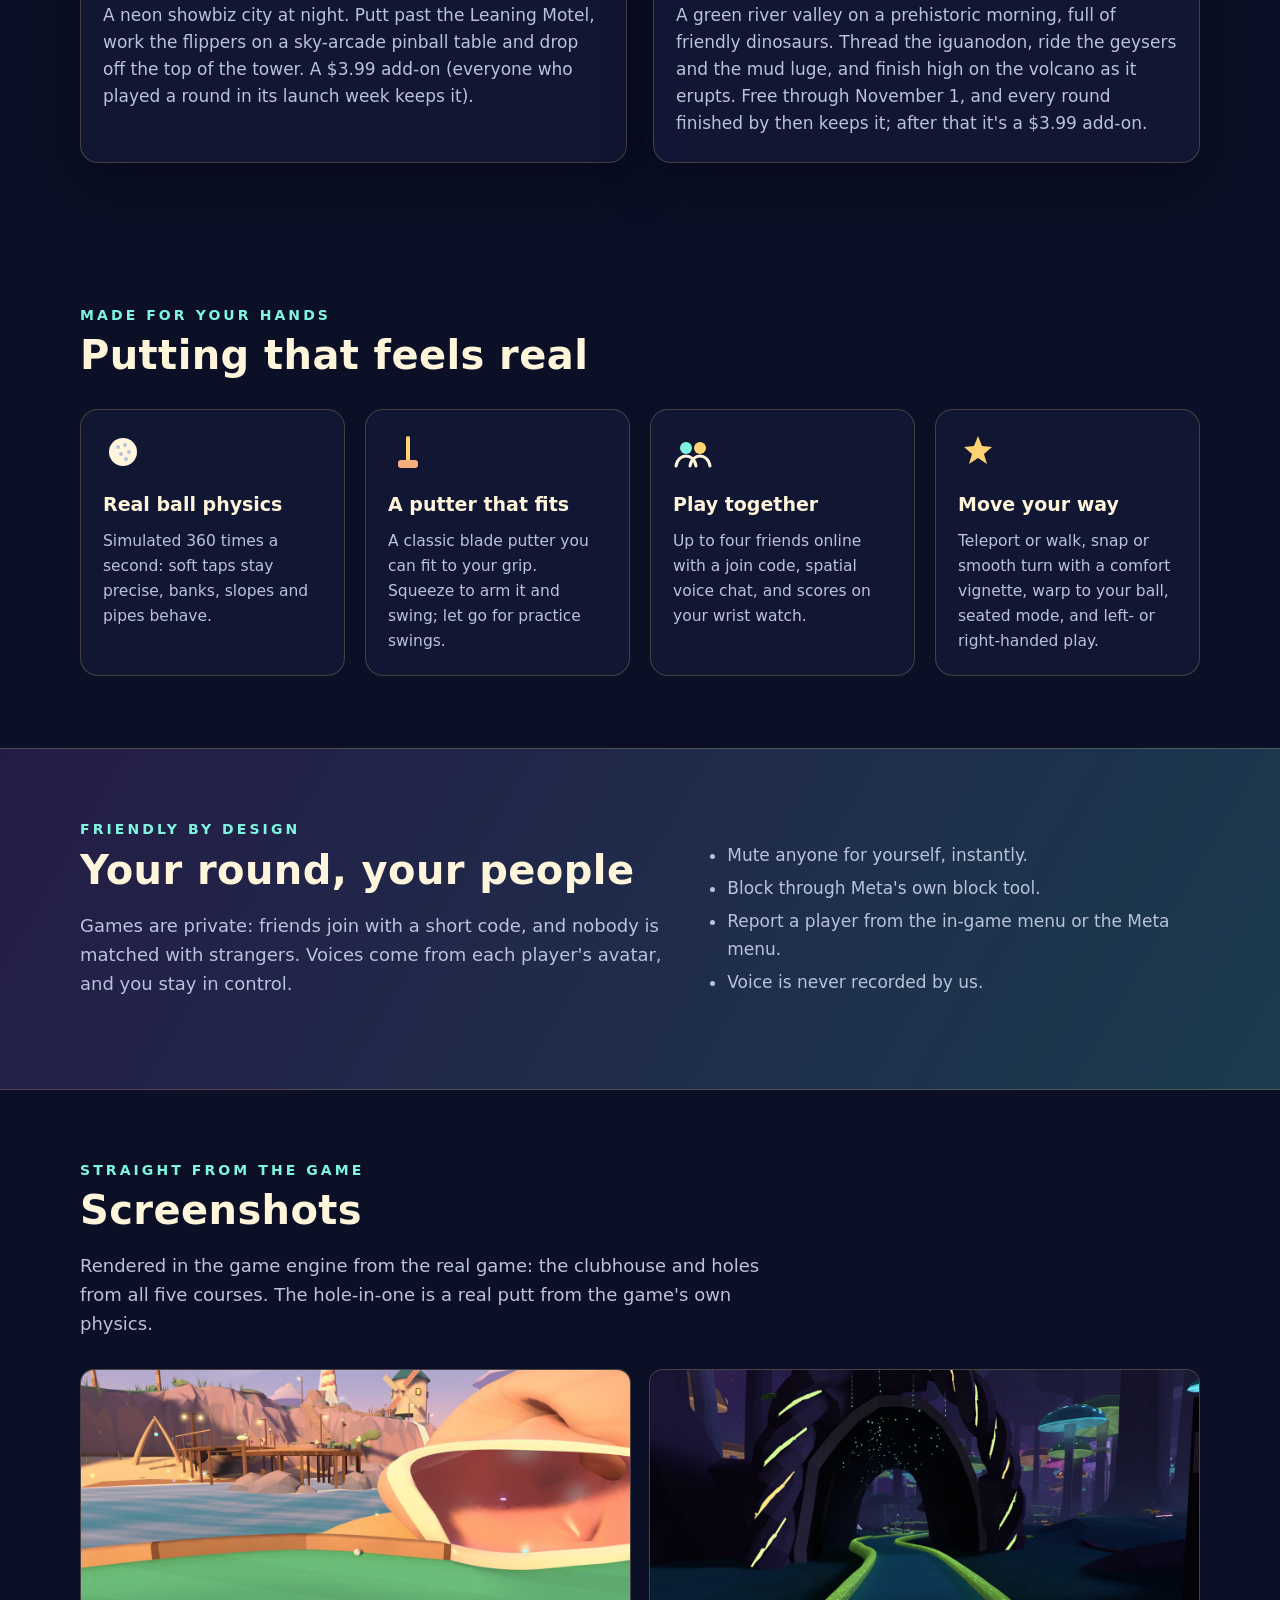
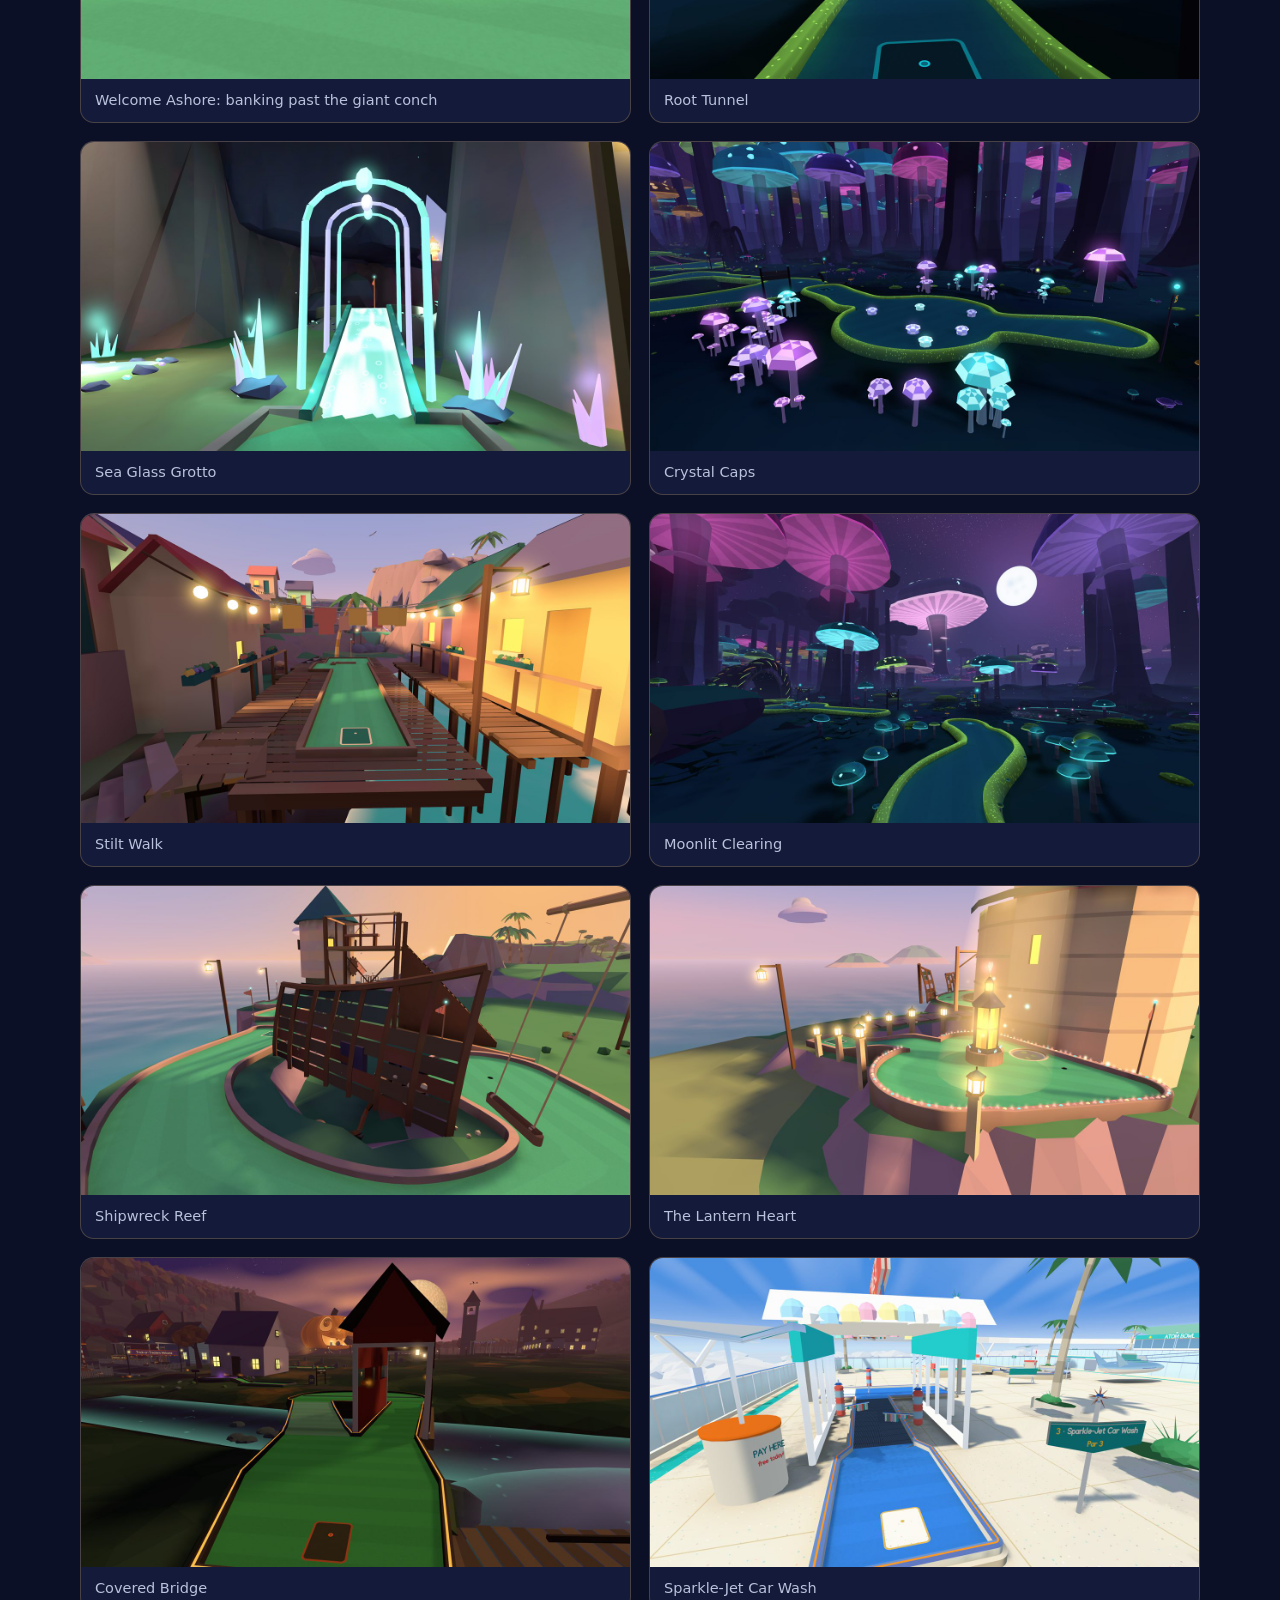
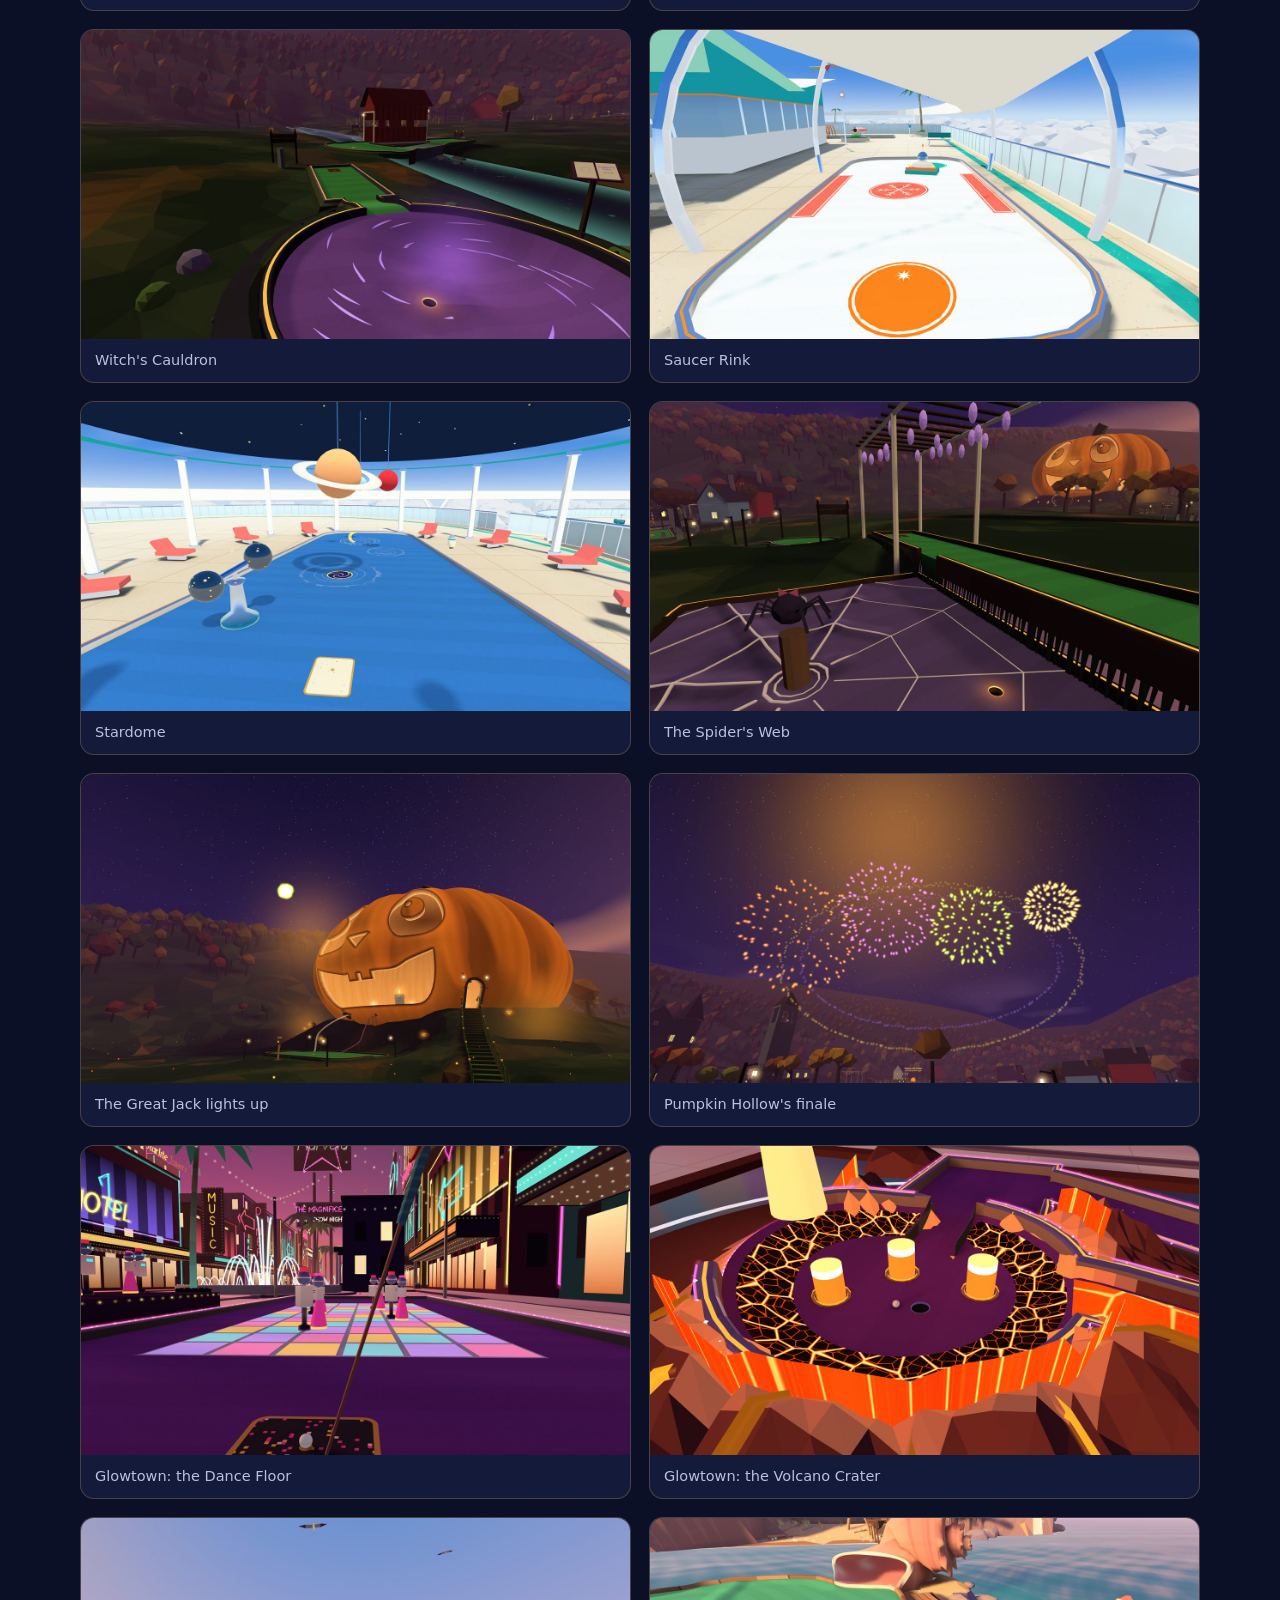
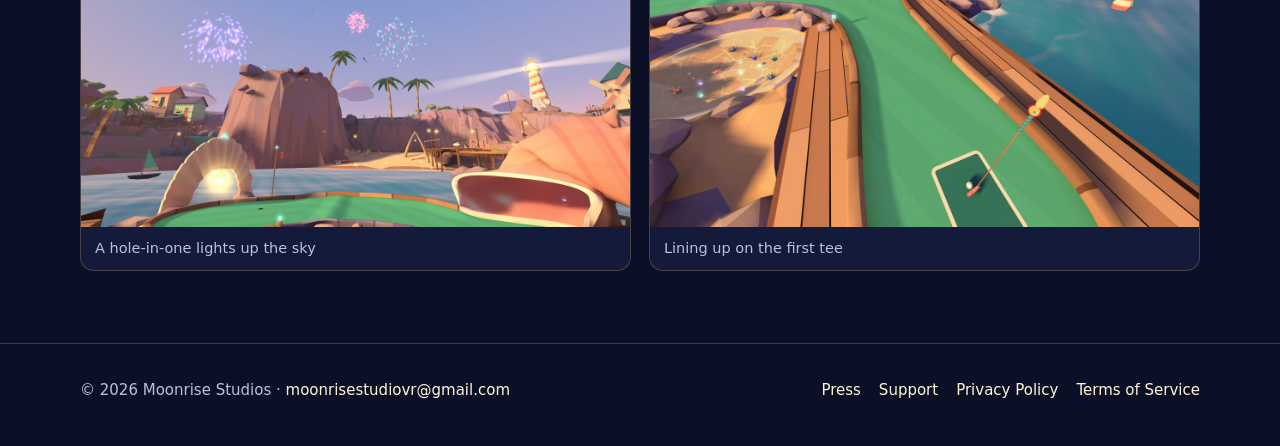
==== commit abf95ccf: "Dinosaur Valley band: back to the iguanodon still (the trailer is off the site: the owner on the cut" ====
--- a/index.html
+++ b/index.html
@@ -77,7 +77,7 @@
           <div class="buttons" style="justify-content:flex-start"><a class="btn" href="https://vr.meta.me/s/212g9W8agUth2ZL">Play it on Meta Quest</a></div>
         </div>
         <div class="gallery" style="margin-top:0;grid-template-columns:1fr">
-          <figure><video controls playsinline preload="none" poster="assets/shots/dv_h01_sleepy_iguanodon.jpg" style="display:block;width:100%;aspect-ratio:16/9;object-fit:cover;background:#000" aria-label="Dinosaur Valley trailer: the sleepy iguanodon, the mud luge, the geysers, the giant ammonite, the T-rex, and the volcano erupting on hole 18"><source src="assets/video/dinosaur-valley-trailer.mp4" type="video/mp4"></video><figcaption>The Dinosaur Valley trailer, captured in the game</figcaption></figure>
+          <figure><img loading="lazy" src="assets/shots/dv_h01_sleepy_iguanodon.jpg" alt="A putt rolling toward a sleepy green iguanodon curled round the first green, a waterfall and a volcano behind"><figcaption>Hole 1: don't wake the iguanodon</figcaption></figure>
         </div>
       </div>
     </section>
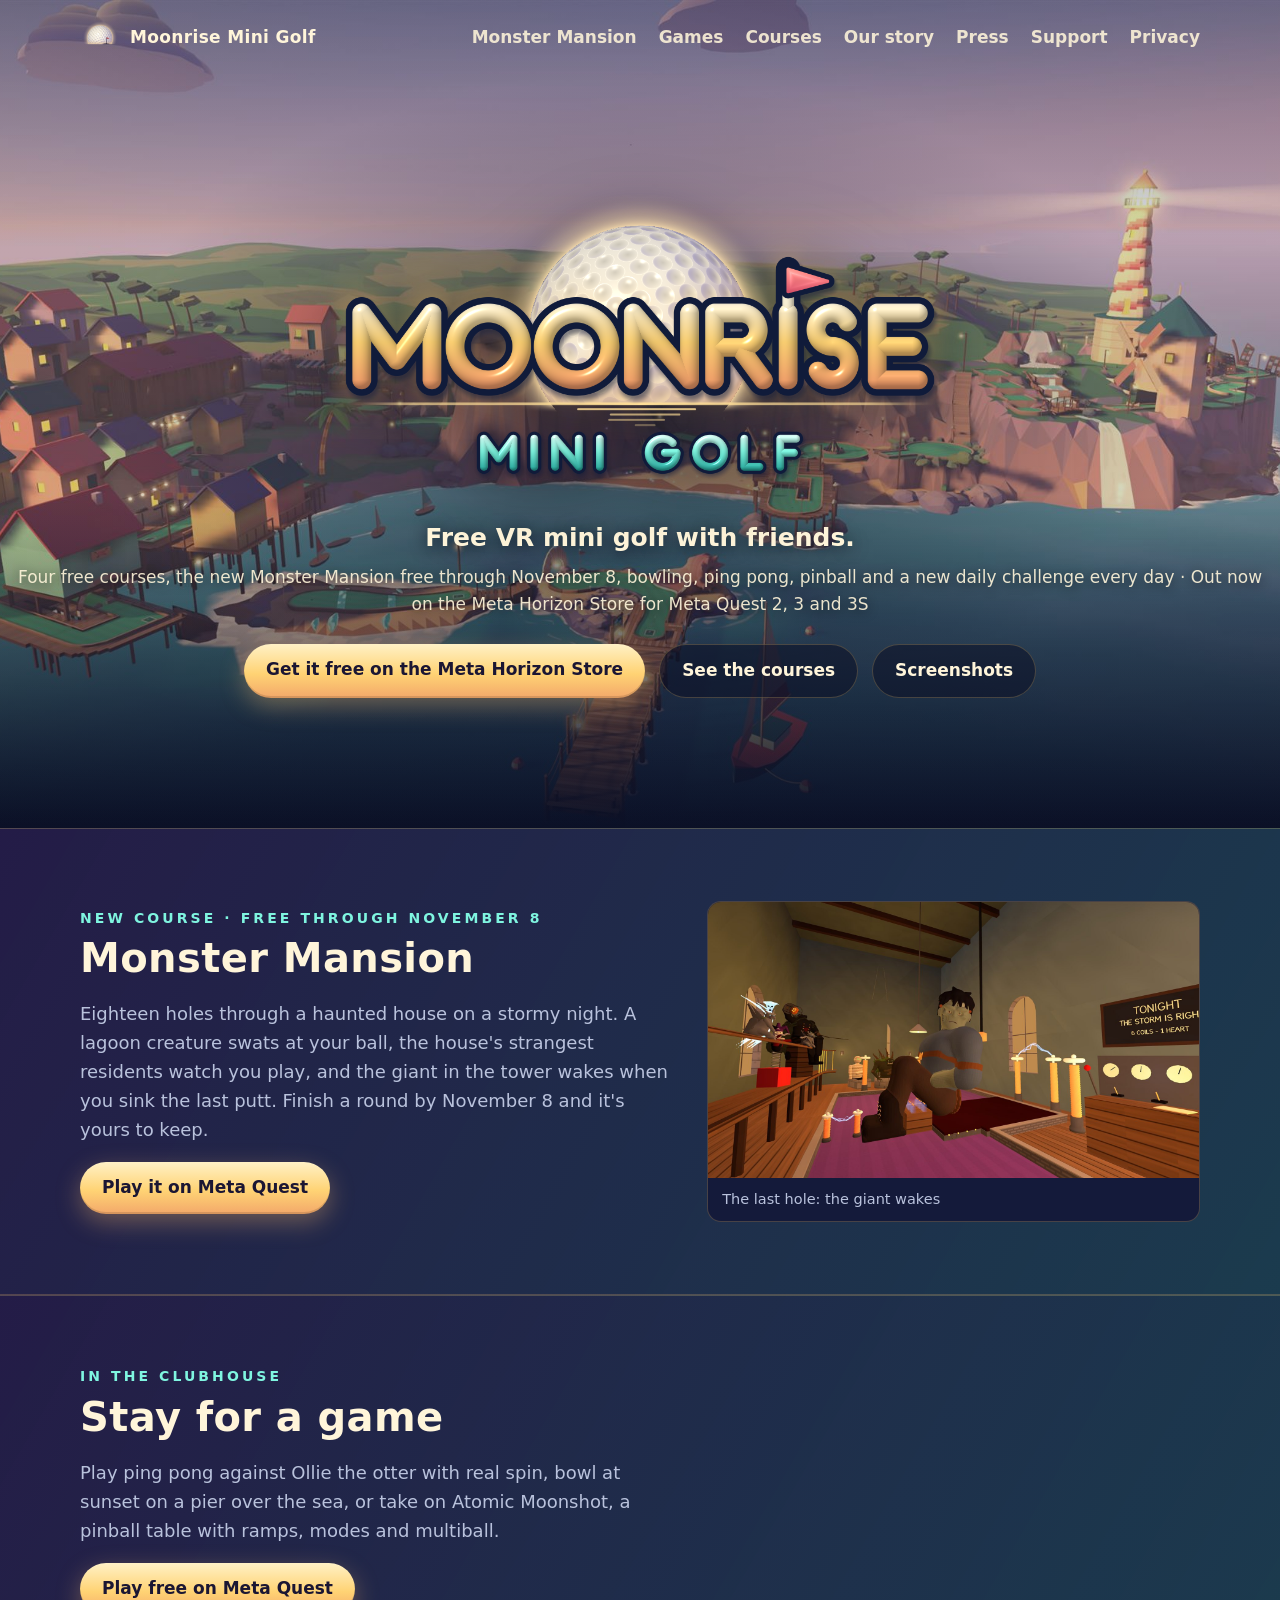
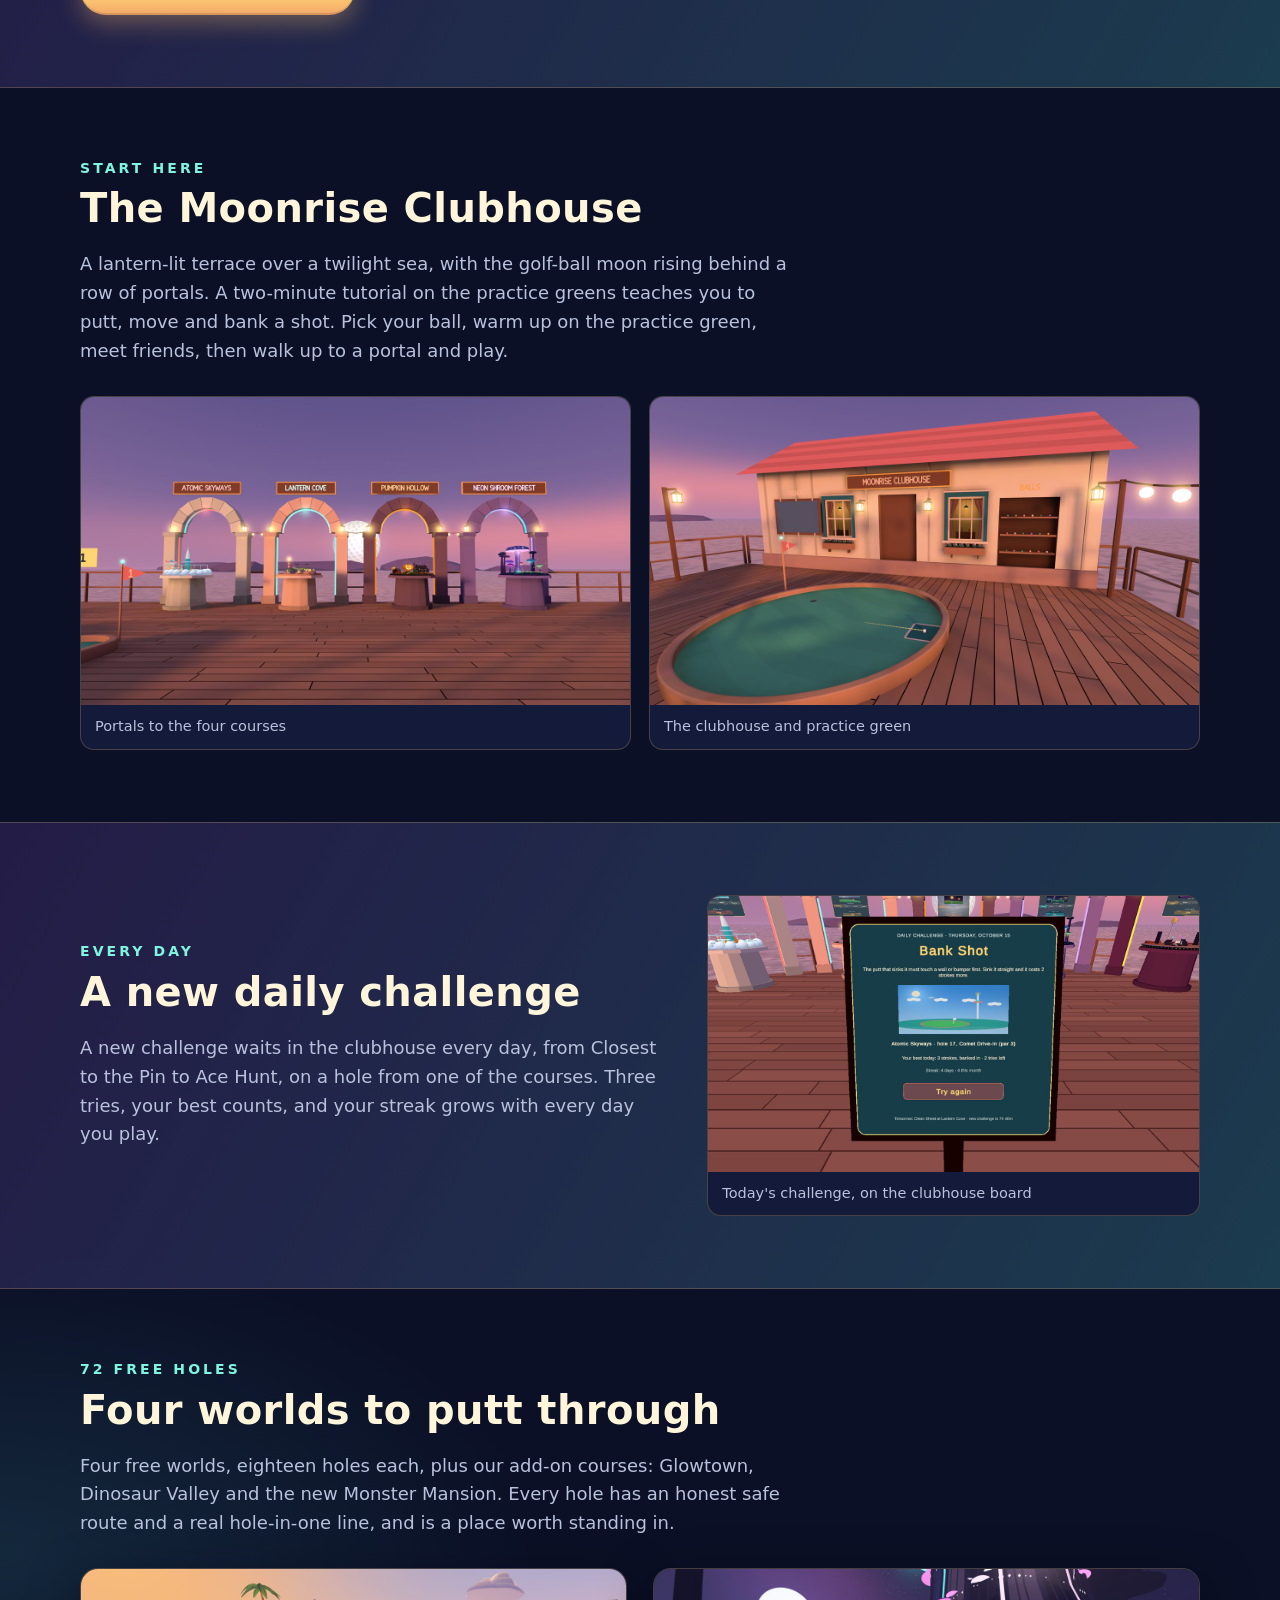
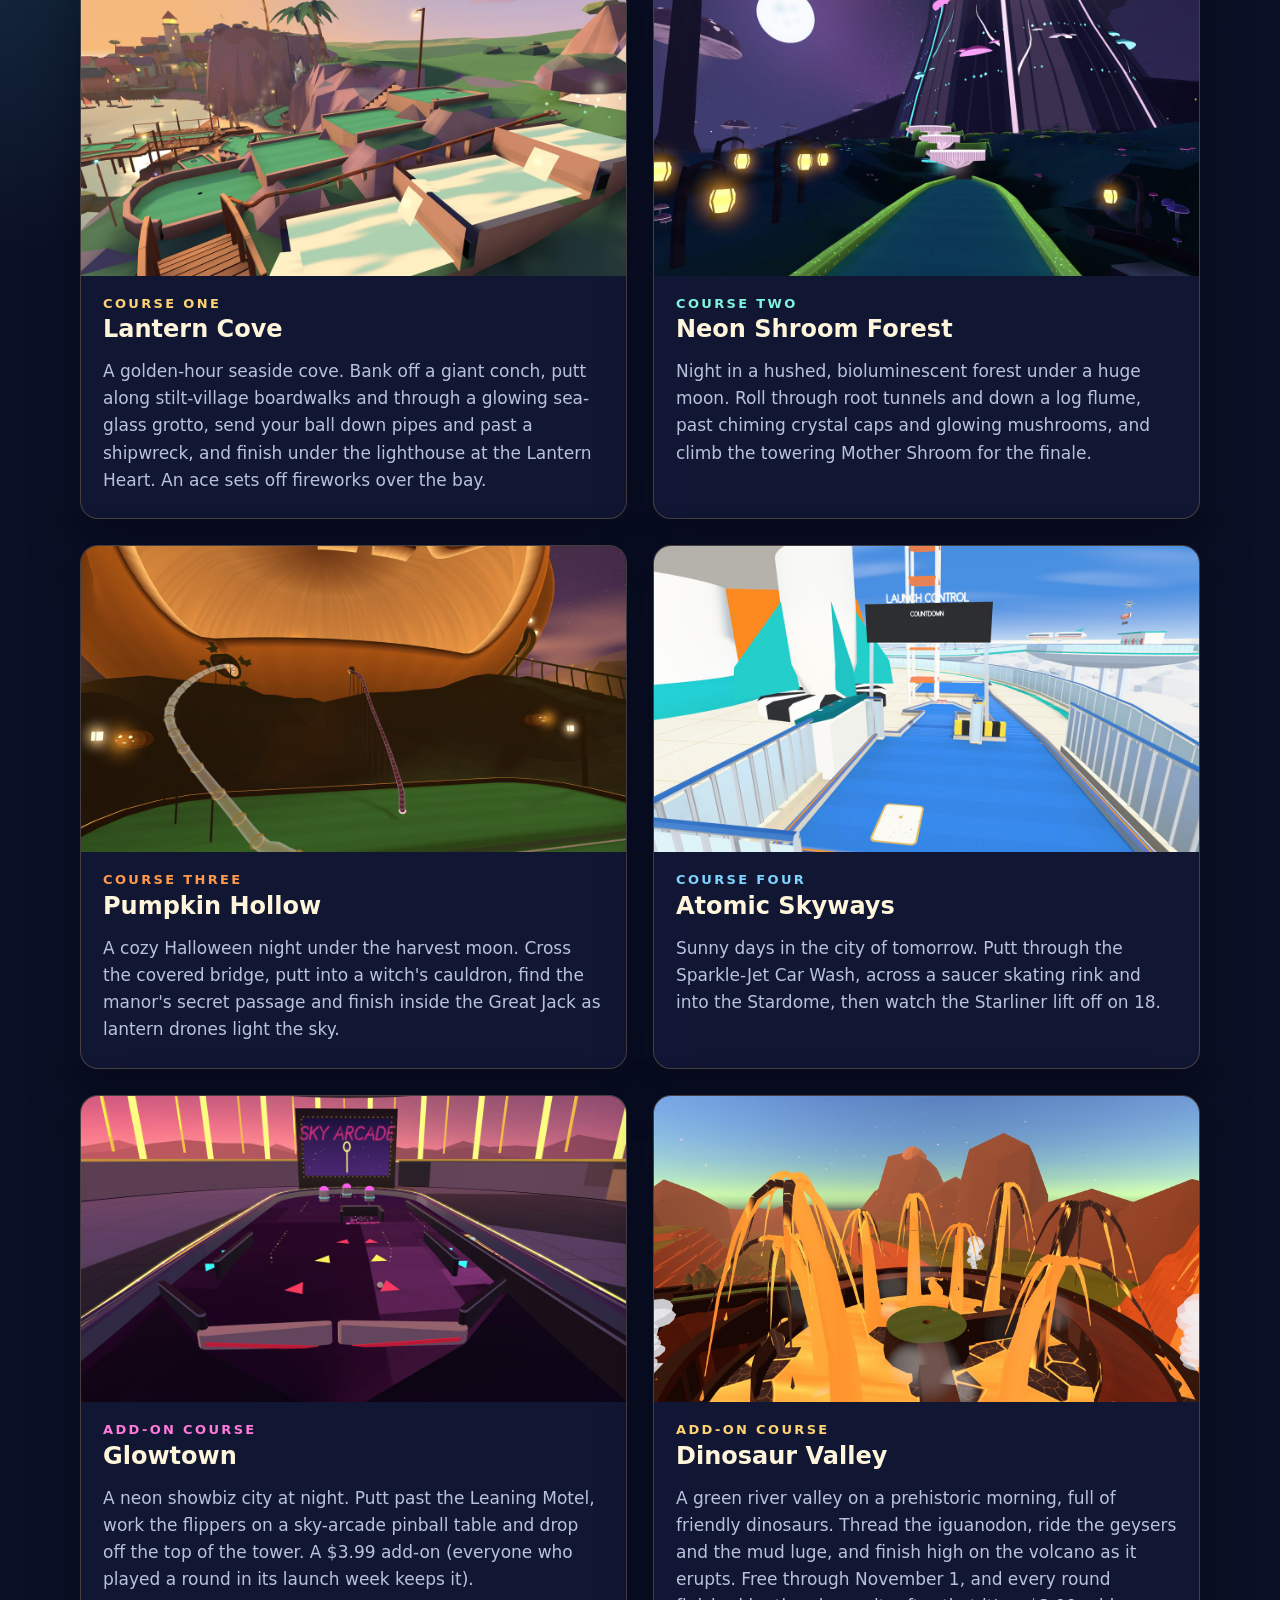
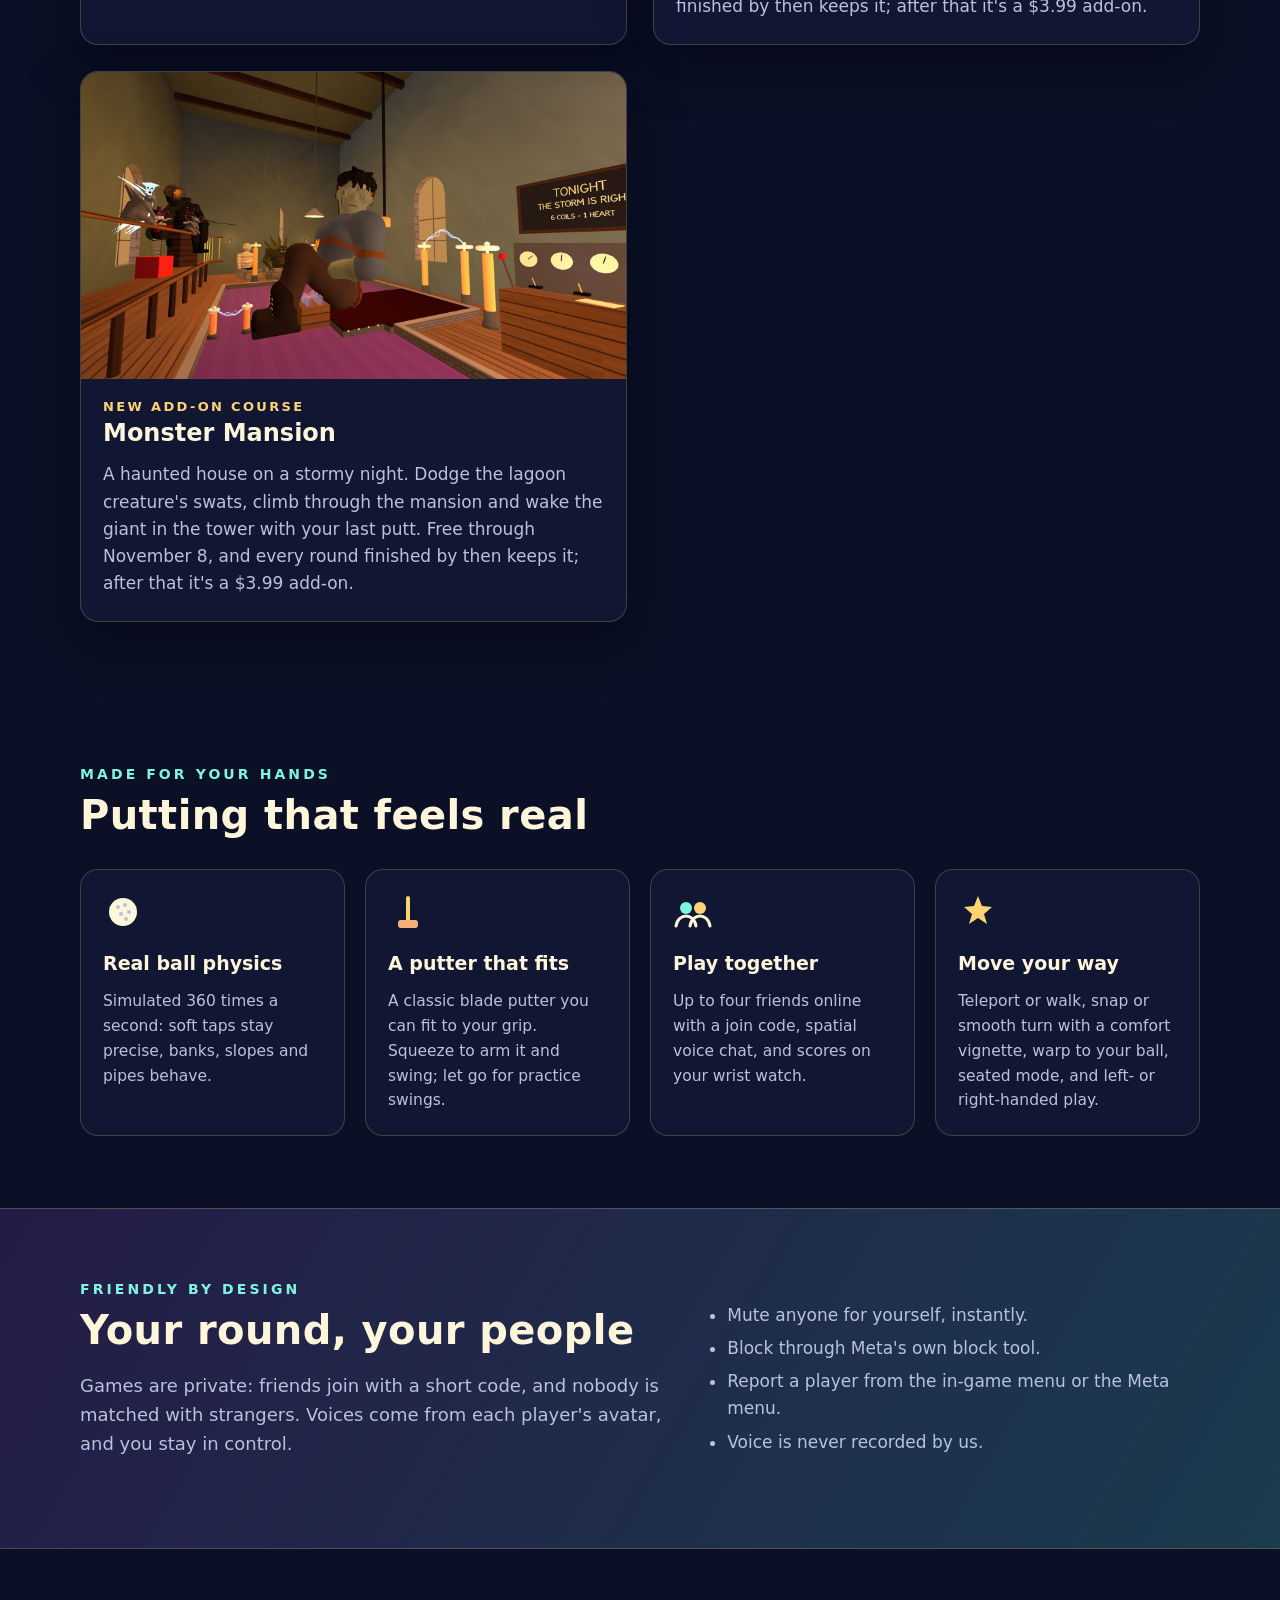
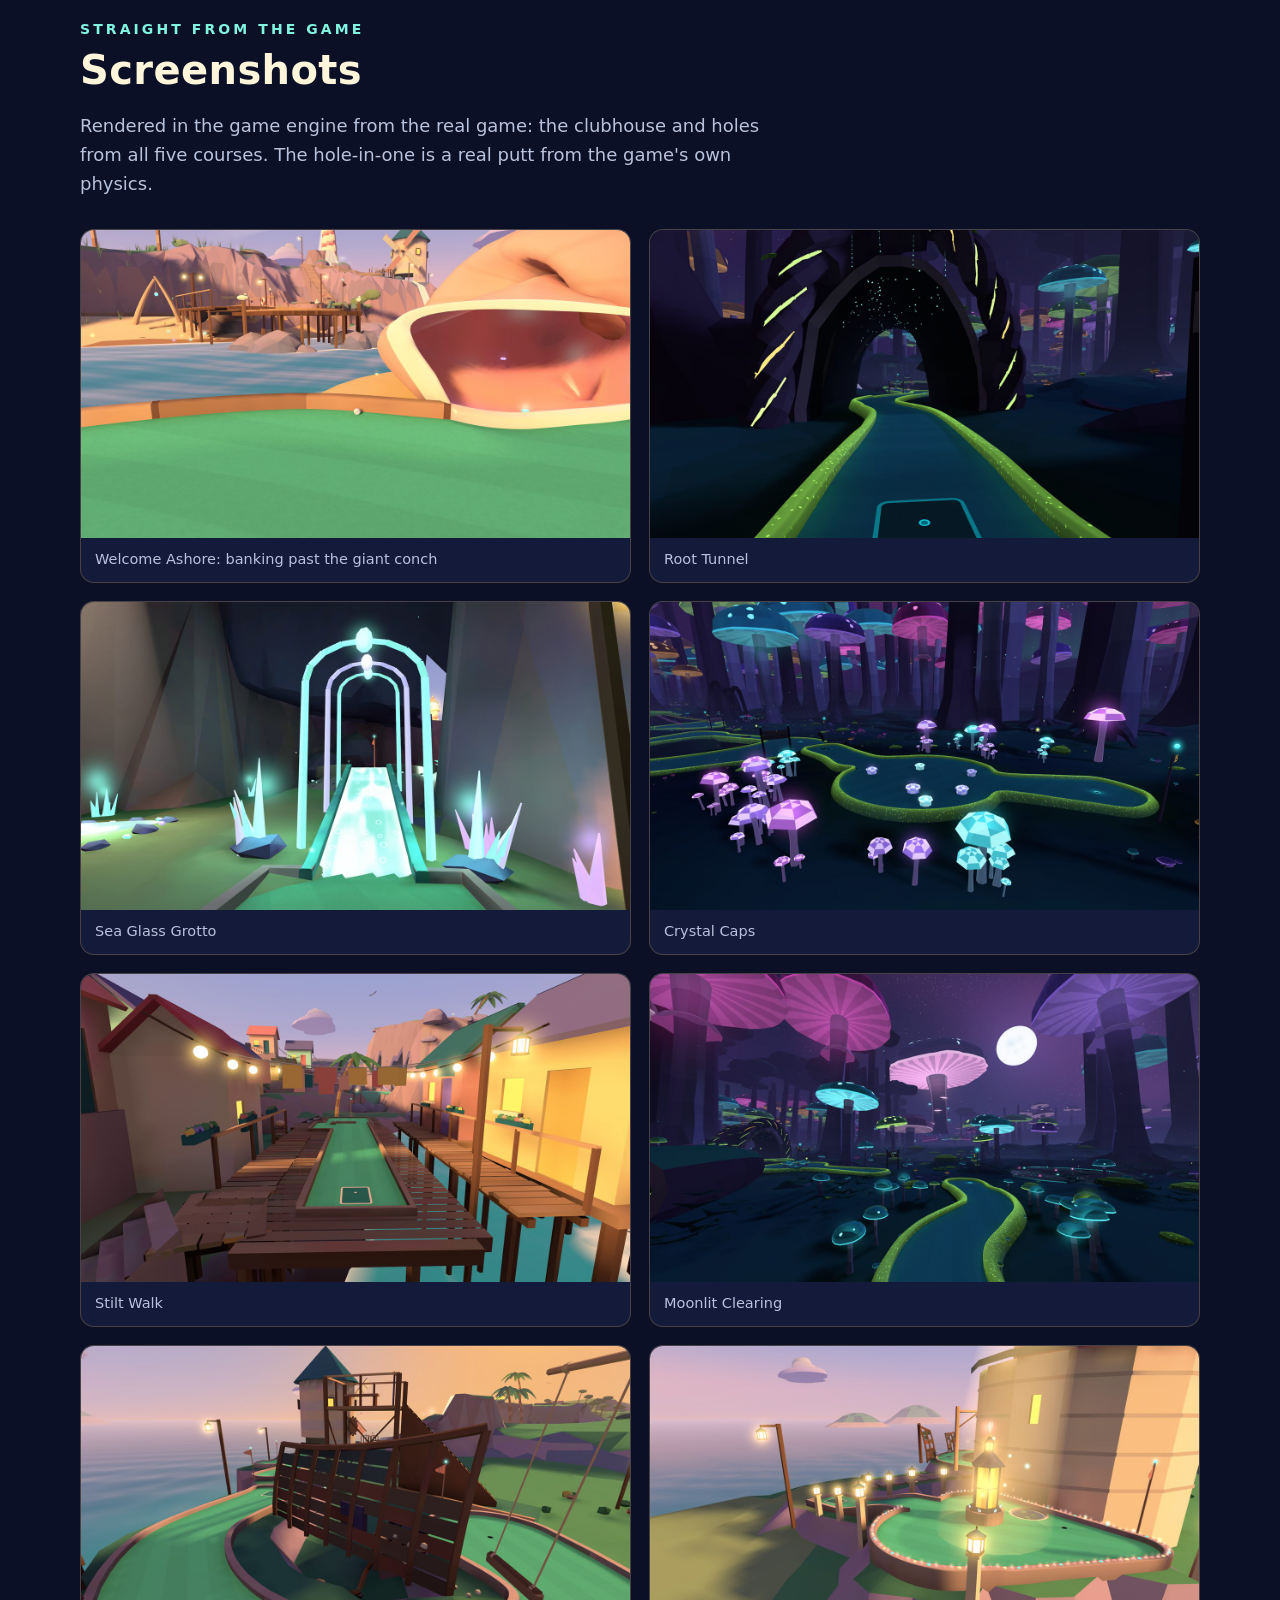
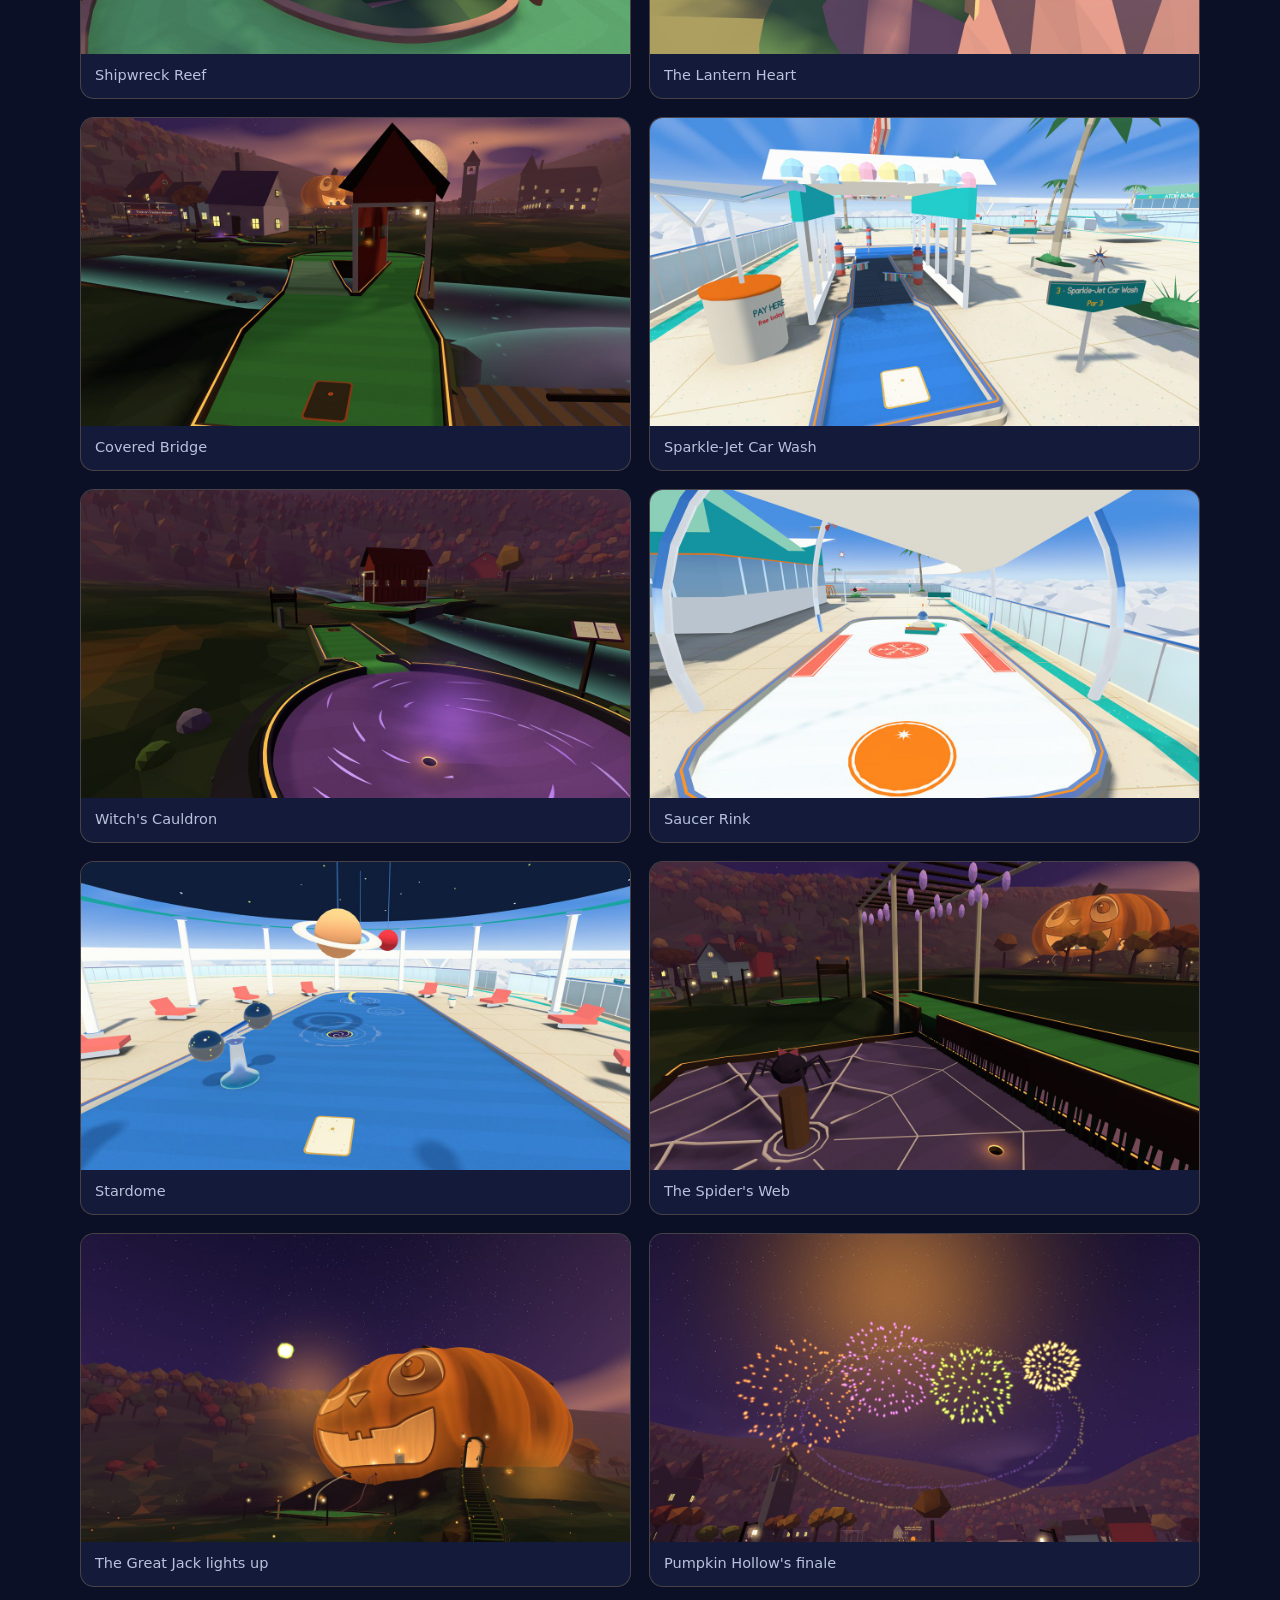
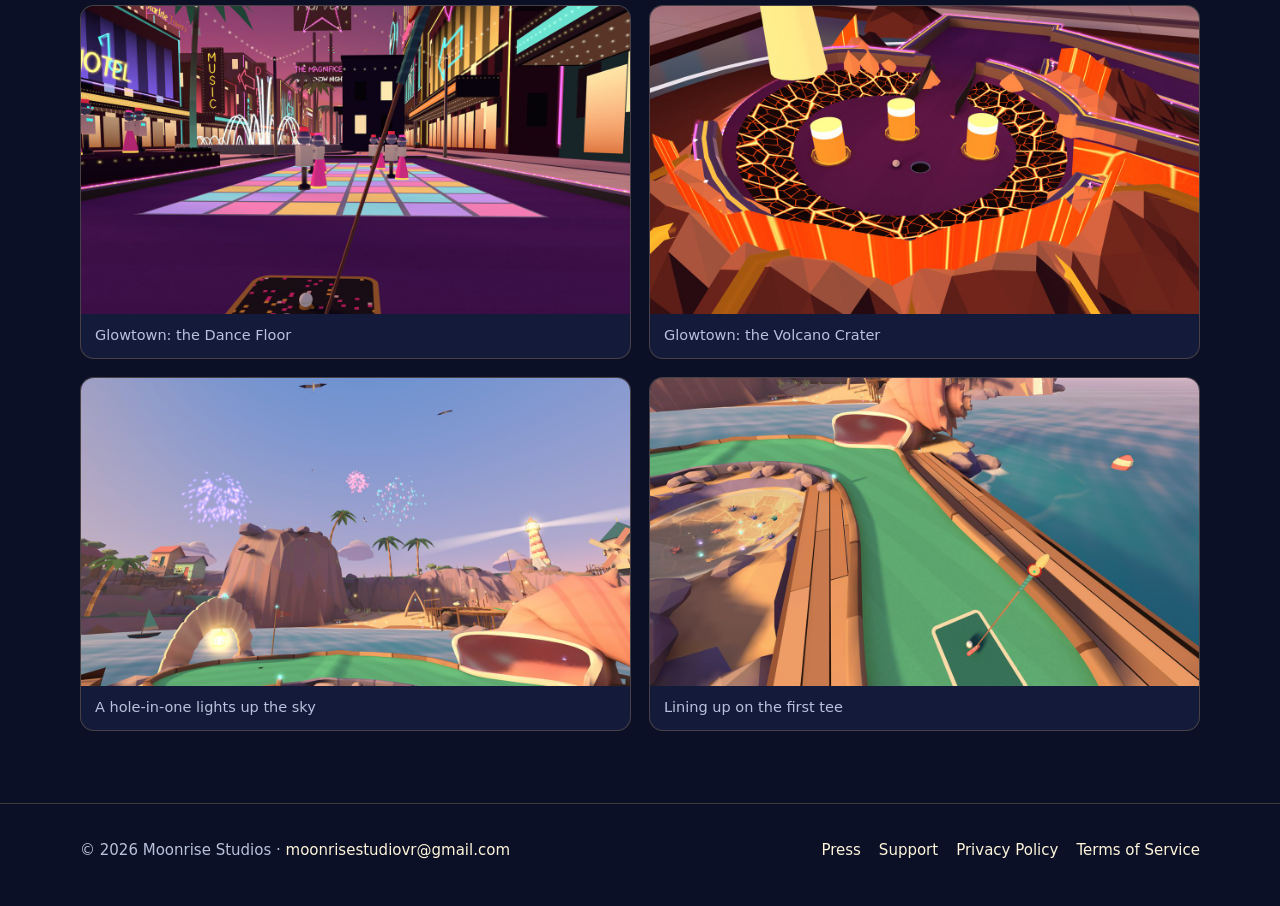
==== commit 05b2b8c6: "Site and press kit: Monster Mansion, the clubhouse games, seven courses Co-Authored-By: Claude Opus " ====
--- a/index.html
+++ b/index.html
@@ -4,12 +4,12 @@
   <meta charset="utf-8">
   <meta name="viewport" content="width=device-width, initial-scale=1">
   <title>Moonrise Mini Golf: free VR mini golf for Meta Quest</title>
-  <meta name="description" content="Free VR mini golf with friends on Meta Quest 2, 3 and 3S. Four free 18-hole courses (a golden-hour seaside cove, a glowing mushroom forest, a Halloween pumpkin hollow and a sunny retro city in the sky), a new daily challenge every day, real putting physics and private online games with voice for up to four.">
+  <meta name="description" content="Free VR mini golf, bowling, ping pong and pinball with friends on Meta Quest 2, 3 and 3S. Four free 18-hole courses (a golden-hour seaside cove, a glowing mushroom forest, a Halloween pumpkin hollow and a sunny retro city in the sky), the new Monster Mansion, a new daily challenge every day and private online games with voice for up to four.">
   <link rel="canonical" href="https://dreamscale123.github.io/moonrise-mini-golf-site/">
   <meta property="og:type" content="website">
   <meta property="og:site_name" content="Moonrise Mini Golf">
   <meta property="og:title" content="Moonrise Mini Golf: free VR mini golf for Meta Quest">
-  <meta property="og:description" content="Four free 18-hole courses, a new daily challenge every day and private online rounds with friends. Free on the Meta Horizon Store.">
+  <meta property="og:description" content="Four free 18-hole courses, the new Monster Mansion, bowling, ping pong, pinball and private online rounds with friends. Free on the Meta Horizon Store.">
   <meta property="og:url" content="https://dreamscale123.github.io/moonrise-mini-golf-site/">
   <meta property="og:image" content="https://dreamscale123.github.io/moonrise-mini-golf-site/assets/og-image.jpg">
   <meta property="og:image:width" content="1200">
@@ -23,7 +23,7 @@
     "name": "Moonrise Mini Golf",
     "url": "https://dreamscale123.github.io/moonrise-mini-golf-site/",
     "image": "https://dreamscale123.github.io/moonrise-mini-golf-site/assets/og-image.jpg",
-    "description": "Free VR mini golf with friends: four free 18-hole courses, a new daily challenge every day, real putting physics and private online games with voice for up to four.",
+    "description": "Free VR mini golf, bowling, ping pong and pinball with friends: four free 18-hole courses, the new Monster Mansion, a new daily challenge every day and private online games with voice for up to four.",
     "genre": ["Mini golf", "Sports", "Casual"],
     "gamePlatform": ["Meta Quest 2", "Meta Quest 3", "Meta Quest 3S"],
     "applicationCategory": "Game",
@@ -44,8 +44,8 @@
     <div class="wrap">
       <a class="brand" href="index.html"><img src="assets/mark-128.png" alt=""><span>Moonrise Mini Golf</span></a>
       <ul>
-        <li><a class="link" href="#dinosaur-valley">Dinosaur Valley</a></li>
-        <li><a class="link" href="#halloween">Halloween</a></li>
+        <li><a class="link" href="#monster-mansion">Monster Mansion</a></li>
+        <li><a class="link" href="#games">Games</a></li>
         <li><a class="link" href="#courses">Courses</a></li>
         <li><a class="link" href="story.html">Our story</a></li>
         <li><a class="link" href="press.html">Press</a></li>
@@ -59,7 +59,7 @@
     <div class="content">
       <h1 style="margin:0"><img class="logo" src="assets/logo.png" alt="Moonrise Mini Golf"></h1>
       <p class="tag">Free VR mini golf with friends.</p>
-      <p class="sub">Four free courses, the new Dinosaur Valley free through November 1, and a new daily challenge every day &middot; Out now on the Meta Horizon Store for Meta Quest 2, 3 and 3S</p>
+      <p class="sub">Four free courses, the new Monster Mansion free through November 8, bowling, ping pong, pinball and a new daily challenge every day &middot; Out now on the Meta Horizon Store for Meta Quest 2, 3 and 3S</p>
       <div class="buttons">
         <a class="btn" href="https://vr.meta.me/s/212g9W8agUth2ZL">Get it free on the Meta Horizon Store</a>
         <a class="btn ghost" href="#courses">See the courses</a>
@@ -69,27 +69,25 @@
   </header>
 
   <main>
-    <section class="band" id="dinosaur-valley">
-      <div class="wrap">
-        <div>
-          <h2><span class="eyebrow">New course &middot; free through November 1</span>Dinosaur Valley</h2>
-          <p class="lead">Eighteen holes through a green river valley on a prehistoric morning. Putt past a sleepy iguanodon, through a hollow log under a parasaurolophus's nose, over a plesiosaur's humps, up Old Faithful's geysers and round a giant ammonite, then ride the mud luge and climb the volcano for the finale as it erupts. Finish a round by November 1 and it's yours to keep.</p>
+    <section class="band" id="monster-mansion">
+      <div class="wrap">
+        <div>
+          <h2><span class="eyebrow">New course &middot; free through November 8</span>Monster Mansion</h2>
+          <p class="lead">Eighteen holes through a haunted house on a stormy night. A lagoon creature swats at your ball, the house's strangest residents watch you play, and the giant in the tower wakes when you sink the last putt. Finish a round by November 8 and it's yours to keep.</p>
           <div class="buttons" style="justify-content:flex-start"><a class="btn" href="https://vr.meta.me/s/212g9W8agUth2ZL">Play it on Meta Quest</a></div>
         </div>
         <div class="gallery" style="margin-top:0;grid-template-columns:1fr">
-          <figure><img loading="lazy" src="assets/shots/dv_h01_sleepy_iguanodon.jpg" alt="A putt rolling toward a sleepy green iguanodon curled round the first green, a waterfall and a volcano behind"><figcaption>Hole 1: don't wake the iguanodon</figcaption></figure>
-        </div>
-      </div>
-    </section>
-    <section class="band" id="halloween">
-      <div class="wrap">
-        <div>
-          <h2><span class="eyebrow">Free for Halloween</span>Trick-or-treat in Pumpkin Hollow</h2>
-          <p class="lead">Mini golf through a cozy Halloween village under the harvest moon. Knock on the five doors of Hollow Lane for five Halloween balls, putt into a witch's cauldron and across a giant spider's web, and finish inside the Great Jack as lantern drones draw a jack-o'-lantern in the sky.</p>
-          <div class="buttons" style="justify-content:flex-start"><a class="btn" href="https://vr.meta.me/s/212g9W8agUth2ZL">Play it free on Meta Quest</a></div>
-        </div>
-        <div class="gallery" style="margin-top:0;grid-template-columns:1fr">
-          <figure><img loading="lazy" src="assets/shots/hollow_drone_jack_o_lantern.jpg" alt="Lantern drones drawing a glowing jack-o'-lantern in the night sky over Pumpkin Hollow's village"><figcaption>The finale's drone show</figcaption></figure>
+          <figure><img loading="lazy" src="assets/shots/mm_h18_the_waking.jpg" alt="A giant sitting up on a table in a tower room while sparks jump between tall coils and the mansion's monsters watch from the balcony"><figcaption>The last hole: the giant wakes</figcaption></figure>
+        </div>
+      </div>
+    </section>
+
+    <section class="band" id="games">
+      <div class="wrap">
+        <div>
+          <h2><span class="eyebrow">In the clubhouse</span>Stay for a game</h2>
+          <p class="lead">Play ping pong against Ollie the otter with real spin, bowl at sunset on a pier over the sea, or take on Atomic Moonshot, a pinball table with ramps, modes and multiball.</p>
+          <div class="buttons" style="justify-content:flex-start"><a class="btn" href="https://vr.meta.me/s/212g9W8agUth2ZL">Play free on Meta Quest</a></div>
         </div>
       </div>
     </section>
@@ -120,7 +118,7 @@
     <section id="courses">
       <div class="wrap">
         <h2><span class="eyebrow">72 free holes</span>Four worlds to putt through</h2>
-        <p class="lead">Four free worlds, eighteen holes each, plus our add-on courses, Glowtown and the new Dinosaur Valley. Every hole has an honest safe route and a real hole-in-one line, and is a place worth standing in.</p>
+        <p class="lead">Four free worlds, eighteen holes each, plus our add-on courses: Glowtown, Dinosaur Valley and the new Monster Mansion. Every hole has an honest safe route and a real hole-in-one line, and is a place worth standing in.</p>
         <div class="courses">
           <article class="course">
             <img class="art" src="assets/shots/cove_h14_waterfall_pools.jpg" alt="Terraced greens stepping down a sunlit cliff above the cove">
@@ -160,8 +158,15 @@
           <article class="course">
             <img class="art" src="assets/shots/dv_h18_crater_erupting.jpg" alt="The last green on an island in the volcano crater, ringed by fountains of lava as the volcano erupts">
             <div class="body">
-              <h3><small>New add-on course</small>Dinosaur Valley</h3>
+              <h3><small>Add-on course</small>Dinosaur Valley</h3>
               <p>A green river valley on a prehistoric morning, full of friendly dinosaurs. Thread the iguanodon, ride the geysers and the mud luge, and finish high on the volcano as it erupts. Free through November 1, and every round finished by then keeps it; after that it's a $3.99 add-on.</p>
+            </div>
+          </article>
+          <article class="course">
+            <img class="art" src="assets/shots/mm_h18_the_waking.jpg" alt="A giant sitting up on a table in a tower room while sparks jump between tall coils">
+            <div class="body">
+              <h3><small>New add-on course</small>Monster Mansion</h3>
+              <p>A haunted house on a stormy night. Dodge the lagoon creature's swats, climb through the mansion and wake the giant in the tower with your last putt. Free through November 8, and every round finished by then keeps it; after that it's a $3.99 add-on.</p>
             </div>
           </article>
         </div>
